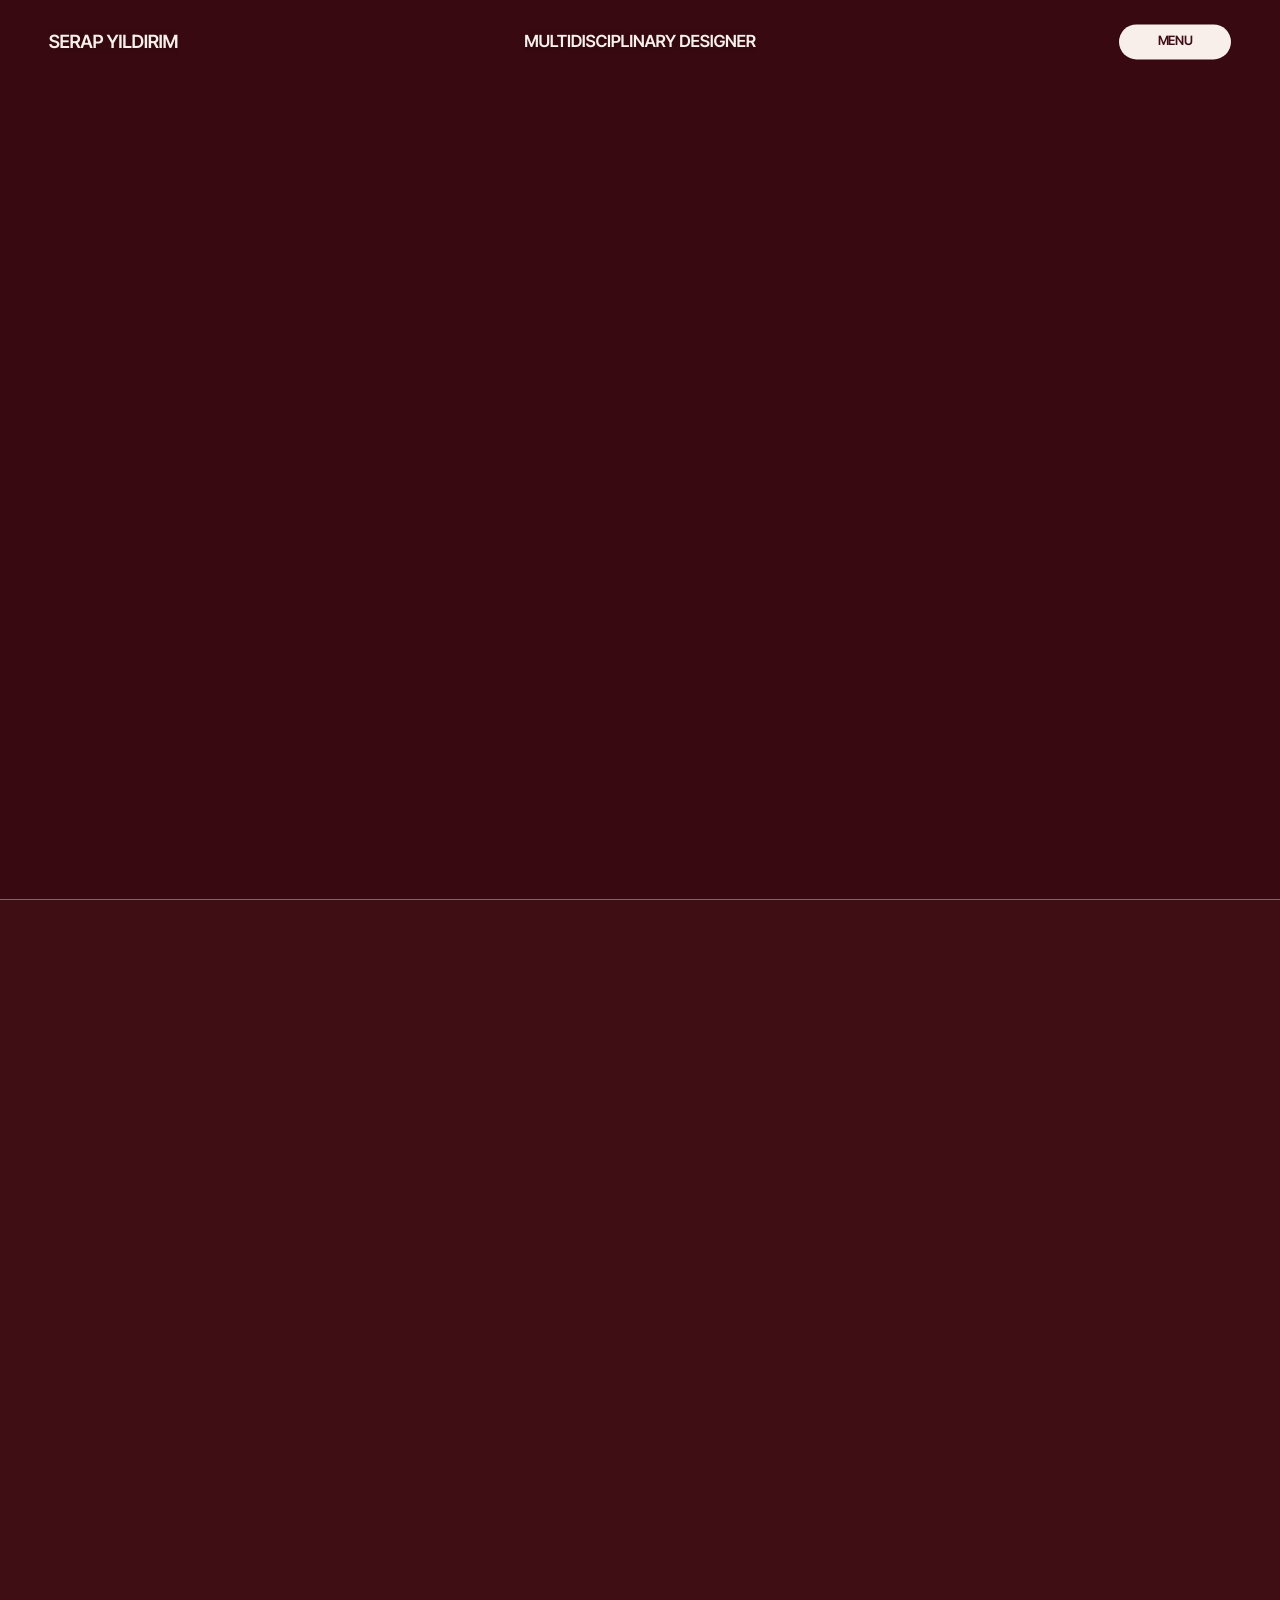
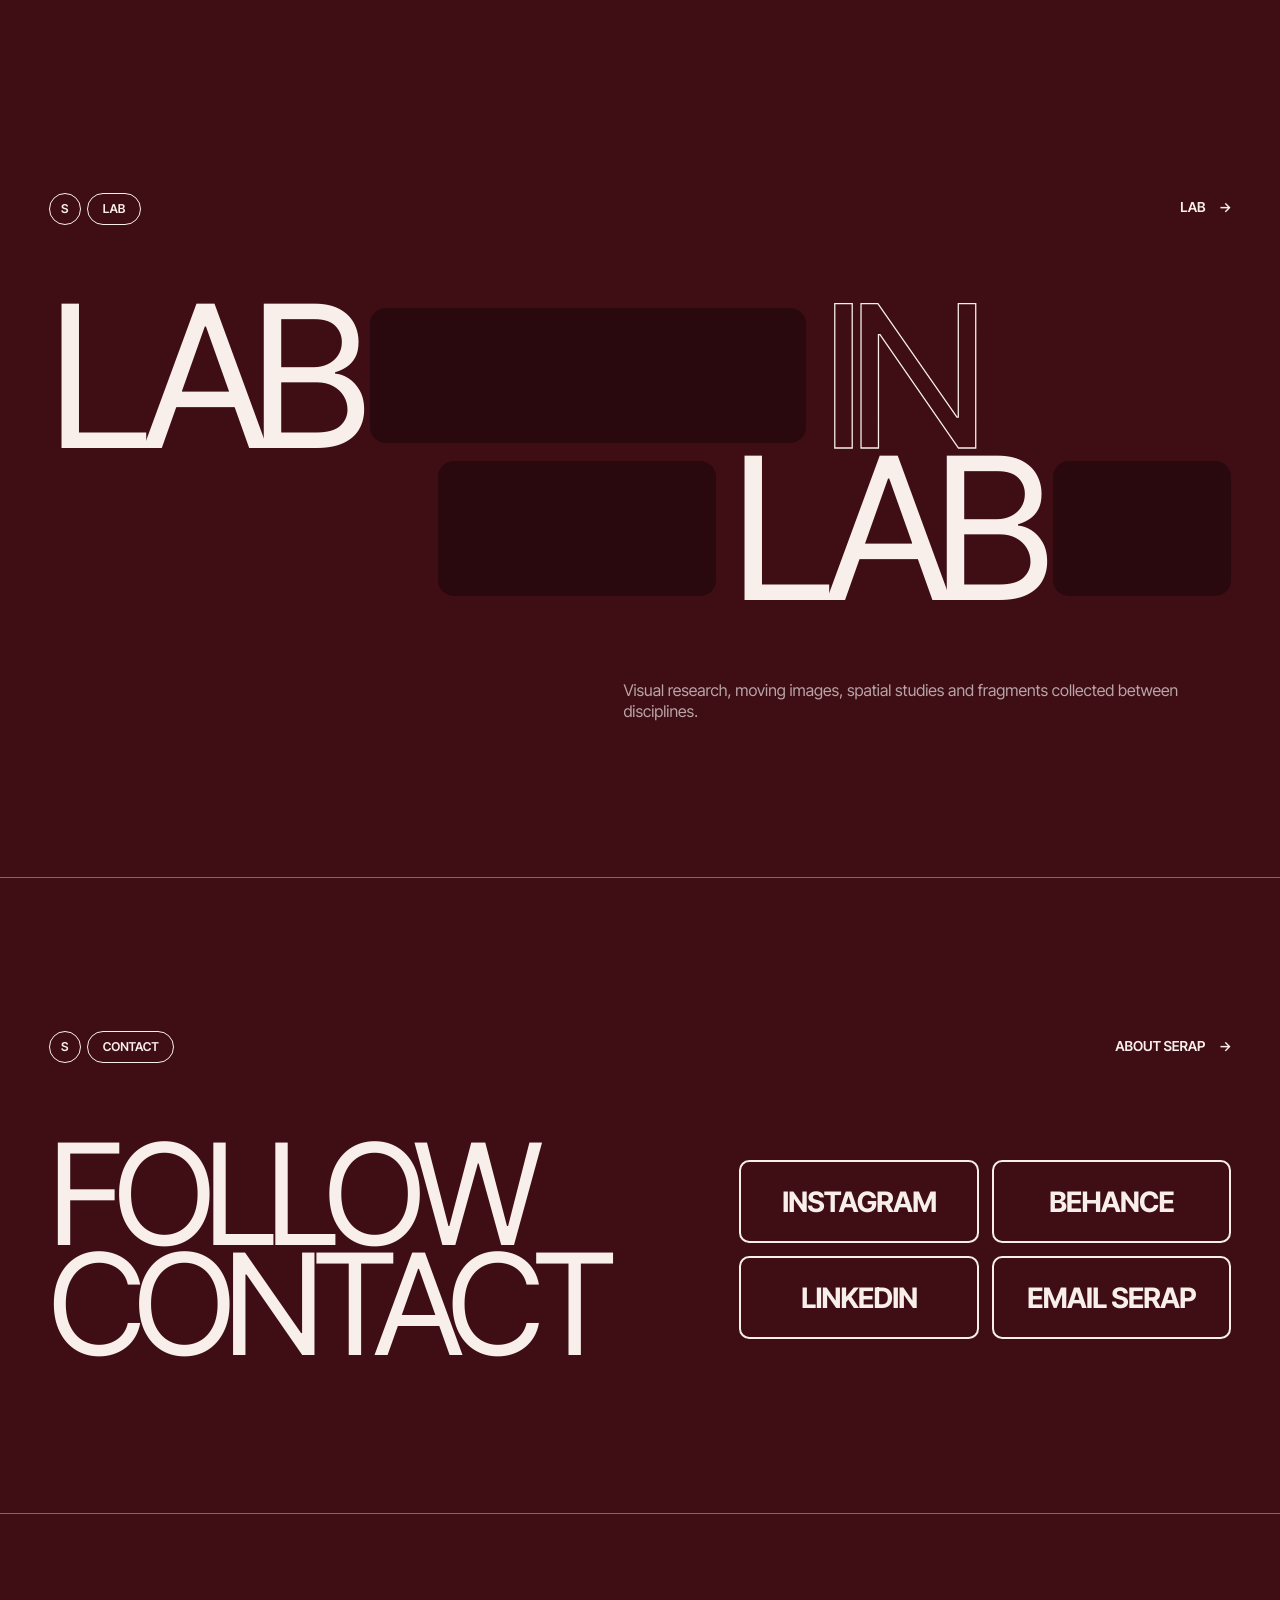
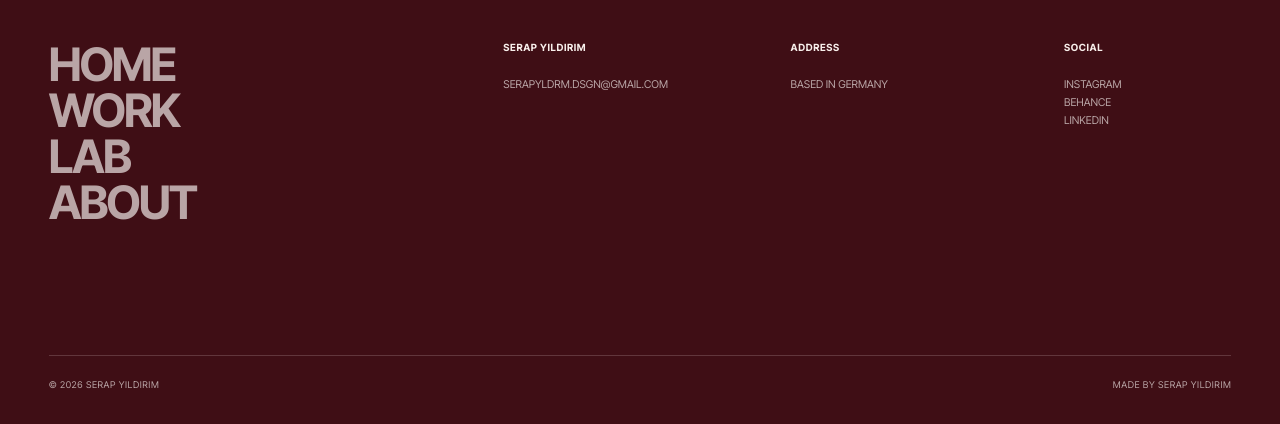
==== index.html @ a611c3fc "Publish the portfolio with the compressed media the live site serves." ====
<!doctype html>
<html lang="en">
<head>
  <meta charset="utf-8">
  <meta name="viewport" content="width=device-width, initial-scale=1">
  <meta name="description" content="Serap Yıldırım — Multidisciplinary Designer working across space, image and narrative.">
  <title>Serap Yıldırım — Multidisciplinary Designer</title>
  <link rel="icon" href="assets/favicon.svg" type="image/svg+xml">
  <link rel="stylesheet" href="css/style.css">
</head>
<body data-page="home">
  <div id="site-header"></div>
  <div id="site-menu"></div>
  <div id="site-cursor"></div>
  <div class="page-transition" id="page-transition" aria-hidden="true"></div>

  <main>
    <section class="home-intro" id="home" data-cursor="Part" aria-label="Serap Yıldırım introduction">
      <video
        class="home-intro__video"
        id="intro-video"
        autoplay
        muted
        loop
        playsinline
        preload="auto"
      >
        <source src="assets/web/Intro/Intro_yazılı.mp4" type="video/mp4">
        <source src="Intro/Intro_yazılı.mp4" type="video/mp4">
      </video>
    </section>

    <section class="home-about section-pad reveal-section" id="about-home">
      <div class="section-topline">
        <span class="section-badge"><span class="section-badge__mark">S</span><span>About</span></span>
        <a class="text-link" href="about.html">Read extended about <span>→</span></a>
      </div>
      <div class="home-about__copy" id="home-about-copy"></div>
      <a class="pill-button pill-button--light" href="work.html">Work</a>
    </section>

    <section class="home-work section-pad reveal-section" id="selected-work">
      <div class="section-topline">
        <span class="section-badge"><span class="section-badge__mark">S</span><span>Recent Projects</span></span>
        <a class="text-link" href="work.html">All work <span>→</span></a>
      </div>
      <div class="display-marquee" aria-hidden="true">
        <div class="display-marquee__track">
          <span>WORK</span><span class="display-marquee__outline">WORK</span><span>WORK</span>
        </div>
      </div>
      <div class="project-carousel" id="home-projects" aria-label="Selected projects"></div>
      <div class="carousel-controls">
        <button class="round-control" id="projects-prev" type="button" aria-label="Previous project">←</button>
        <span class="carousel-count" id="projects-count">01 / 07</span>
        <button class="round-control" id="projects-next" type="button" aria-label="Next project">→</button>
      </div>
    </section>

    <section class="home-lab section-pad reveal-section" id="lab-home">
      <div class="section-topline">
        <span class="section-badge"><span class="section-badge__mark">S</span><span>Lab</span></span>
        <a class="text-link" href="lab.html">Lab <span>→</span></a>
      </div>
      <div class="lab-statement" aria-label="Lab in Lab">
        <div class="lab-statement__row">
          <span>LAB</span>
          <figure class="lab-inline-media lab-inline-media--wide" id="lab-inline-1"></figure>
          <span class="type-outline">IN</span>
        </div>
        <div class="lab-statement__row lab-statement__row--offset">
          <figure class="lab-inline-media" id="lab-inline-2"></figure>
          <span>LAB</span>
          <figure class="lab-inline-media lab-inline-media--small" id="lab-inline-3"></figure>
        </div>
      </div>
      <p class="home-lab__note">Visual research, moving images, spatial studies and fragments collected between disciplines.</p>
    </section>

    <section class="home-contact section-pad reveal-section" id="contact">
      <div class="section-topline">
        <span class="section-badge"><span class="section-badge__mark">S</span><span>Contact</span></span>
        <a class="text-link" href="about.html">About Serap <span>→</span></a>
      </div>
      <div class="contact-composition">
        <h2><span>Follow</span><span>Contact</span></h2>
        <nav class="contact-links" aria-label="Social and contact links">
          <a href="https://www.instagram.com/serapyildiriminteriors?igsh=MTVwNHU1c2MxNThtdg==" target="_blank" rel="noopener noreferrer">Instagram</a>
          <a href="https://www.behance.net/serapyldrmfc6f" target="_blank" rel="noopener noreferrer">Behance</a>
          <a href="https://www.linkedin.com/in/serap-y%C4%B1ld%C4%B1r%C4%B1m-4709288a/" target="_blank" rel="noopener noreferrer">LinkedIn</a>
          <a href="mailto:serapyldrm.dsgn@gmail.com">Email Serap</a>
        </nav>
      </div>
    </section>
  </main>

  <div id="site-footer"></div>

  <script src="js/data.js"></script>
  <script src="js/app.js"></script>
  <script src="js/intro-stage.js"></script>
  <script src="js/intro-fx.js"></script>
</body>
</html>
---- css/style.css ----
@font-face {
  font-family: "Inter Tight";
  src: url("../assets/fonts/InterTight-Regular.ttf") format("truetype");
  font-style: normal;
  font-weight: 400;
  font-display: swap;
}

@font-face {
  font-family: "Inter Tight";
  src: url("../assets/fonts/InterTight-Medium.ttf") format("truetype");
  font-style: normal;
  font-weight: 500;
  font-display: swap;
}

@font-face {
  font-family: "Inter Tight";
  src: url("../assets/fonts/InterTight-SemiBold.ttf") format("truetype");
  font-style: normal;
  font-weight: 600;
  font-display: swap;
}

@font-face {
  font-family: "Inter Tight";
  src: url("../assets/fonts/InterTight-Bold.ttf") format("truetype");
  font-style: normal;
  font-weight: 700;
  font-display: swap;
}

@font-face {
  font-family: "Casko Luxury Demo";
  src: url("../assets/Geçiş ekranı Fonts/CaskoLuxuryDemoRegular-Wp5lE.otf") format("opentype");
  font-style: normal;
  font-weight: 400;
  font-display: block;
}

@font-face {
  font-family: "Divulga Regular";
  src:
    local("Divulga Regular"),
    local("R41 Divulga Regular"),
    local("R41 Divulga");
  font-style: normal;
  font-weight: 400;
  font-display: block;
}

:root {
  --black: #3f0e15;
  --black-soft: #29080e;
  --white: #f8efeb;
  --grey: #b9a5a6;
  --grey-dark: #71454d;
  --line: rgba(248, 239, 235, 0.34);
  --line-soft: rgba(248, 239, 235, 0.18);
  --divider: rgba(248, 239, 235, 0.38);
  --accent: #df907c;
  --pad: clamp(1rem, 3.8vw, 4.5rem);
  --header-h: clamp(4rem, 6.5vw, 6rem);
  --section-space: clamp(6rem, 12vw, 12rem);
  --radius: clamp(0.45rem, 0.8vw, 0.85rem);
  --ease-out: cubic-bezier(0.16, 1, 0.3, 1);
  --ease-cine: cubic-bezier(0.76, 0, 0.24, 1);
  --font: "Inter Tight", "Helvetica Neue", "Arial Nova", Arial, sans-serif;
  --font-fairy: "Casko Luxury Demo", "Palatino Linotype", Palatino, "Times New Roman", serif;
}

*,
*::before,
*::after {
  box-sizing: border-box;
}

html {
  overflow-x: clip;
  background: var(--black);
  scroll-behavior: smooth;
  scrollbar-width: none;
}

body {
  width: 100%;
  min-width: 320px;
  margin: 0;
  overflow-x: clip;
  background: var(--black);
  color: var(--white);
  font-family: var(--font);
  font-size: clamp(0.95rem, 0.85rem + 0.22vw, 1.2rem);
  line-height: 1.35;
  -webkit-font-smoothing: antialiased;
  text-rendering: geometricPrecision;
  scrollbar-width: none;
}

html::-webkit-scrollbar,
body::-webkit-scrollbar {
  width: 0;
  height: 0;
}

body.menu-open,
body.is-transitioning {
  overflow: hidden;
}

body[data-page="lab"] main {
  overflow: visible;
}

@media (pointer: fine) and (min-width: 801px) {
  body,
  a,
  button {
    cursor: none;
  }
}

::selection {
  background: var(--white);
  color: var(--black);
}

a {
  color: inherit;
  text-decoration: none;
}

button,
input,
textarea,
select {
  color: inherit;
  font: inherit;
}

button {
  border: 0;
}

img,
video {
  display: block;
  max-width: 100%;
}

figure,
h1,
h2,
h3,
p {
  margin: 0;
}

ul {
  margin: 0;
  padding: 0;
  list-style: none;
}

.section-pad {
  padding: var(--section-space) var(--pad);
}

main > header,
main > section {
  border-bottom: 1px solid var(--divider);
}

.type-outline {
  color: transparent;
  -webkit-text-stroke: clamp(1.2px, 0.1vw, 2px) var(--white);
}

.site-header {
  position: fixed;
  top: 0;
  left: 0;
  right: 0;
  z-index: 500;
  height: var(--header-h);
  color: var(--white);
  pointer-events: none;
  text-shadow: 0 1px 0.7rem rgba(0, 0, 0, 0.28);
}

.site-header__name,
.site-header__role,
.menu-toggle {
  position: absolute;
  top: 50%;
  transform: translateY(-50%);
  pointer-events: auto;
}

.site-header__name {
  left: var(--pad);
  overflow: hidden;
  font-size: clamp(0.9rem, 0.7rem + 0.55vw, 1.55rem);
  font-weight: 600;
  letter-spacing: -0.02em;
  text-transform: uppercase;
}

.site-header__name span,
.site-header__role span {
  display: inline-block;
  transform: translateY(120%);
  transition: transform 0.9s var(--ease-out);
}

body.is-ready.is-curtain-open .site-header__name span,
body.is-ready.is-curtain-open .site-header__role span {
  transform: translateY(0);
}

.site-header__role {
  left: 50%;
  overflow: hidden;
  transform: translate(-50%, -50%);
  font-size: clamp(0.86rem, 0.66rem + 0.48vw, 1.42rem);
  font-weight: 600;
  letter-spacing: -0.015em;
  text-transform: uppercase;
  white-space: nowrap;
}

.menu-toggle {
  right: var(--pad);
  min-width: 7rem;
  min-height: 2.2rem;
  padding: 0.4rem 1.35rem;
  border-radius: 999px;
  background: var(--white);
  color: var(--black);
  font-size: clamp(0.74rem, 0.66rem + 0.18vw, 0.92rem);
  font-weight: 600;
  letter-spacing: -0.01em;
  line-height: 1;
  box-shadow: 0 0 0 1px rgba(5, 5, 5, 0.08);
  text-shadow: none;
  text-transform: uppercase;
  transition:
    color 0.25s ease,
    background 0.25s ease,
    transform 0.35s var(--ease-out);
}

.menu-toggle:hover {
  transform: translateY(-50%) scale(1.08);
}

.site-menu {
  position: fixed;
  inset: 0;
  z-index: 450;
  display: flex;
  align-items: center;
  justify-content: center;
  overflow: hidden;
  background: var(--black);
  opacity: 0;
  visibility: hidden;
  pointer-events: none;
  transform: translateY(-100%);
  transition:
    transform 0.8s var(--ease-cine),
    opacity 0.45s ease,
    visibility 0.8s;
}

body.menu-open .site-menu {
  opacity: 1;
  visibility: visible;
  pointer-events: auto;
  transform: translateY(0);
}

.site-menu__backdrop {
  position: absolute;
  inset: 0;
  overflow: hidden;
  opacity: 1;
}

.site-menu__backdrop video {
  position: absolute;
  inset: 0;
  width: 100%;
  height: 100%;
  object-fit: cover;
  filter: grayscale(1) contrast(1.18) brightness(0.72);
}

.site-menu__backdrop::after {
  position: absolute;
  inset: 0;
  background: rgba(0, 0, 0, 0.62);
  content: "";
  pointer-events: none;
}

.site-menu__nav {
  position: relative;
  z-index: 1;
  display: flex;
  flex-direction: column;
  align-items: center;
  width: 100%;
  padding: var(--pad);
}

.site-menu__link {
  position: relative;
  display: block;
  width: max-content;
  max-width: calc(100vw - var(--pad) * 2);
  overflow: visible;
  padding: 0.02em 0.08em;
  font-size: clamp(4.4rem, 13vw, 13rem);
  font-weight: 700;
  letter-spacing: -0.075em;
  line-height: 0.92;
  text-align: center;
  text-transform: uppercase;
  white-space: nowrap;
}

.site-menu__link-label {
  position: relative;
  z-index: 1;
  display: block;
  opacity: 0;
  transform: translateY(110%) scale(0.9);
  transition:
    opacity 0.5s ease,
    transform 1s var(--ease-out),
    color 0.25s ease;
}

body.menu-open .site-menu__link-label {
  opacity: 1;
  transform: translateY(0) scale(1);
}

body.menu-open .site-menu__link:nth-child(1) .site-menu__link-label { transition-delay: 0.12s; }
body.menu-open .site-menu__link:nth-child(2) .site-menu__link-label { transition-delay: 0.2s; }
body.menu-open .site-menu__link:nth-child(3) .site-menu__link-label { transition-delay: 0.28s; }
body.menu-open .site-menu__link:nth-child(4) .site-menu__link-label { transition-delay: 0.36s; }

body.menu-open .site-menu__link:hover .site-menu__link-label,
body.menu-open .site-menu__link:focus-visible .site-menu__link-label {
  transform: translateY(0) scale(1.08);
  transition-delay: 0s;
}

.site-menu__link:focus {
  outline: 0;
}

.site-menu__link.is-active .site-menu__word,
.site-menu__link:hover .site-menu__word,
.site-menu__link:focus-visible .site-menu__word {
  color: var(--white);
}

.site-menu__media-label {
  position: relative;
  display: inline-grid;
  overflow: visible;
  place-items: center;
}

.site-menu__word-video {
  position: absolute;
  inset: 0;
  z-index: 1;
  display: none;
  width: 100%;
  height: 100%;
  object-fit: cover;
  pointer-events: none;
}

.site-menu__media-label.is-video-active .site-menu__word-video {
  display: block;
}

.site-menu__word {
  position: relative;
  z-index: 0;
  display: block;
  color: var(--white);
  font-size: 1em;
  font-weight: inherit;
  letter-spacing: inherit;
  line-height: inherit;
}

.site-menu__link.is-video-active .site-menu__word,
.site-menu__media-label.is-video-active .site-menu__word {
  color: transparent;
  -webkit-text-fill-color: transparent;
  opacity: 0;
}

.page-transition {
  position: fixed;
  inset: 0;
  z-index: 1800;
  overflow: hidden;
  visibility: hidden;
  pointer-events: none;
  isolation: isolate;
}

.page-transition.is-visible {
  visibility: visible;
  pointer-events: auto;
}

.page-transition__panel {
  position: absolute;
  top: 0;
  bottom: 0;
  width: calc(50% + 1px);
  overflow: hidden;
  background:
    radial-gradient(circle at 50% 50%, rgba(223, 144, 124, 0.05), transparent 42%),
    #3f0e15;
  box-shadow: inset 0 0 0 1px rgba(248, 239, 235, 0.025);
  transform: translate3d(0, 0, 0);
  transition: transform var(--transition-open-duration, 1000ms) var(--ease-cine);
  will-change: transform;
}

.page-transition__panel::after {
  position: absolute;
  inset: 0;
  background-image:
    repeating-linear-gradient(
      90deg,
      transparent 0,
      transparent 3px,
      rgba(248, 239, 235, 0.012) 4px
    );
  content: "";
  opacity: 0.32;
  pointer-events: none;
}

.page-transition__panel--left {
  left: 0;
  transform: translate3d(-100.2%, 0, 0);
}

.page-transition__panel--right {
  right: 0;
  transform: translate3d(100.2%, 0, 0);
}

.page-transition.is-covered .page-transition__panel {
  transform: translate3d(0, 0, 0);
}

.page-transition.is-preparing .page-transition__panel,
.page-transition.is-preparing .page-transition__word,
.page-transition.is-preparing .page-transition__seam {
  transition: none;
}

.page-transition.is-closing .page-transition__panel {
  transition-duration: var(--transition-close-duration, 650ms);
}

.page-transition__word {
  position: absolute;
  top: 50%;
  z-index: 1;
  display: block;
  height: clamp(1.8rem, 1.725rem + 1.23vw, 3.075rem);
  opacity: 1;
  transform: translateY(-50%);
  transition: opacity 0.25s ease;
}

.page-transition__word--serap {
  right: 0;
}

.page-transition__word--yildirim {
  left: 0;
}

.page-transition__word-mark {
  display: block;
  height: 100%;
  width: auto;
  max-width: none;
  transition: opacity 0.15s ease;
}

.page-transition__word.has-active-video .page-transition__word-mark {
  opacity: 0;
}

.page-transition__word-video {
  position: absolute;
  inset: 0;
  z-index: 1;
  display: block;
  width: 100%;
  height: 100%;
  max-width: none;
  object-fit: cover;
  opacity: 0;
  pointer-events: none;
  transition: opacity 0.15s ease;
}

.page-transition__word-video.is-active {
  opacity: 1;
}

.page-transition.is-covered .page-transition__word {
  opacity: 1;
}

.page-transition__seam {
  position: absolute;
  top: 50%;
  left: 50%;
  z-index: 2;
  width: 1px;
  height: 0;
  background: linear-gradient(transparent, rgba(223, 144, 124, 0.78), transparent);
  opacity: 0;
  transform: translate(-50%, -50%);
  transition:
    height 0.65s var(--ease-out),
    opacity 0.3s ease;
}

.page-transition.is-covered .page-transition__seam {
  height: clamp(3rem, 9vh, 6.5rem);
  opacity: 0.72;
}

body.is-transitioning .site-cursor {
  opacity: 0;
}

.site-cursor {
  position: fixed;
  top: 0;
  left: 0;
  z-index: 1600;
  width: 2.6rem;
  height: 2.6rem;
  pointer-events: none;
  opacity: 0;
  transform: translate3d(-100px, -100px, 0);
  transition:
    width 0.38s var(--ease-out),
    height 0.38s var(--ease-out),
    opacity 0.25s ease;
}

.site-cursor.is-visible {
  opacity: 1;
}

.site-cursor.is-over-advance {
  opacity: 0;
}

.site-cursor__circle {
  position: absolute;
  inset: 0;
  display: grid;
  box-sizing: border-box;
  place-items: center;
  overflow: hidden;
  padding: 0.62rem;
  border: 1px solid rgba(255, 255, 255, 0.85);
  border-radius: 50%;
  background: rgba(63, 14, 21, 0.2);
  transition:
    transform 0.3s var(--ease-out),
    background 0.25s ease,
    border-color 0.25s ease;
}

.site-cursor__text {
  max-width: 2.2rem;
  font-size: 0.48rem;
  font-weight: 700;
  line-height: 1;
  text-align: center;
  text-transform: uppercase;
  white-space: nowrap;
}

.site-cursor.is-hovering {
  width: 4.42rem;
  height: 4.42rem;
}

.site-cursor.is-hovering .site-cursor__circle {
  background: rgba(63, 14, 21, 0.58);
}

.site-cursor.is-hovering.is-project,
.site-cursor.is-project {
  width: 7.85rem;
  height: 7.85rem;
}

.site-cursor.is-project .site-cursor__circle {
  overflow: hidden;
  padding: 0.95rem;
}

.site-cursor.is-project .site-cursor__text {
  box-sizing: border-box;
  display: grid;
  align-content: center;
  justify-items: center;
  width: 4.8rem;
  max-width: 4.8rem;
  overflow: hidden;
  font-size: 0.8rem;
  font-weight: 700;
  letter-spacing: 0.045em;
  line-height: 1.08;
  text-align: center;
  white-space: normal;
}

.site-cursor.is-down .site-cursor__circle {
  transform: scale(0.94);
}

.section-topline {
  display: flex;
  align-items: center;
  justify-content: space-between;
  gap: 1.5rem;
  margin-bottom: clamp(2.8rem, 6vw, 6rem);
}

.section-badge {
  display: inline-flex;
  align-items: center;
  gap: 0.42rem;
  padding: 0;
  border: 0;
  color: var(--white);
  font-size: clamp(0.7rem, 0.62rem + 0.18vw, 0.9rem);
  font-weight: 600;
  letter-spacing: -0.01em;
  text-transform: uppercase;
  white-space: nowrap;
}

.section-badge__mark {
  display: grid;
  place-items: center;
  width: 2rem;
  height: 2rem;
  border: 1px solid currentColor;
  border-radius: 50%;
  line-height: 1;
}

.section-badge > span:not(.section-badge__mark) {
  display: inline-flex;
  min-height: 2rem;
  align-items: center;
  padding: 0.2rem 0.9rem;
  border: 1px solid currentColor;
  border-radius: 999px;
  line-height: 1;
}

.section-badge--light {
  color: var(--white);
}

.text-link {
  display: inline-flex;
  align-items: center;
  gap: 0.85rem;
  font-size: clamp(0.76rem, 0.66rem + 0.25vw, 1rem);
  font-weight: 600;
  letter-spacing: -0.01em;
  text-transform: uppercase;
}

.text-link span {
  transition: transform 0.3s var(--ease-out);
}

.text-link:hover span {
  transform: translateX(0.4rem);
}

.pill-button {
  display: inline-flex;
  align-items: center;
  justify-content: center;
  min-width: 8rem;
  padding: 0.8rem 1.6rem;
  border: 1px solid var(--white);
  border-radius: 999px;
  font-size: 0.72rem;
  font-weight: 700;
  letter-spacing: 0.03em;
  text-transform: uppercase;
  transition:
    color 0.3s ease,
    background 0.3s ease,
    transform 0.3s var(--ease-out);
}

.pill-button--light,
.pill-button:hover {
  background: var(--white);
  color: var(--black);
}

.pill-button:hover {
  transform: scale(1.04);
}

.reveal-section {
  opacity: 0;
  transform: translateY(4rem);
  transition:
    opacity 1.1s var(--ease-out),
    transform 1.1s var(--ease-out);
}

.reveal-section.is-visible {
  opacity: 1;
  transform: translateY(0);
}

/* Home intro */

.home-intro {
  position: relative;
  width: 100vw;
  min-height: 100svh;
  overflow: hidden;
  background: var(--black);
}

.home-intro__video {
  position: absolute;
  inset: 0;
  width: 100%;
  height: 100%;
  object-fit: cover;
  background: var(--black);
  opacity: 0;
  filter: saturate(0.9) contrast(1.05);
  transform: scale(1.02);
  transition:
    opacity 0.6s ease,
    transform 2.4s var(--ease-out);
}

.home-intro__video.is-playing {
  opacity: 1;
  transform: scale(1);
}

/* Home about */

.home-about {
  min-height: 90svh;
  border-bottom-color: var(--divider);
}

.home-about__copy {
  width: 100%;
  max-width: none;
  margin-bottom: clamp(2.5rem, 5vw, 5rem);
}

.home-about__copy p {
  width: 100%;
  max-width: none;
  font-size: clamp(2.3rem, 4.85vw, 6rem);
  font-weight: 600;
  letter-spacing: -0.055em;
  line-height: 0.98;
  text-transform: uppercase;
}

.home-about__copy p + p {
  margin-top: 0.7em;
}

.home-about__copy p:not(:first-child) {
  color: var(--grey);
}

/* Home work */

.home-work {
  overflow: hidden;
  border-bottom-color: var(--divider);
}

.display-marquee {
  width: calc(100% + var(--pad) * 2);
  margin-right: calc(var(--pad) * -1);
  margin-bottom: clamp(2.5rem, 5vw, 5rem);
  margin-left: calc(var(--pad) * -1);
  overflow: hidden;
}

.display-marquee__track {
  display: flex;
  width: max-content;
  animation: marquee 24s linear infinite;
  animation-play-state: paused;
}

.home-work.is-in-view .display-marquee__track {
  animation-play-state: running;
}

.display-marquee__track span {
  padding-right: 0.2em;
  font-size: clamp(9rem, 20vw, 24rem);
  font-weight: 400;
  letter-spacing: -0.065em;
  line-height: 0.78;
}

.display-marquee__outline {
  color: transparent;
  -webkit-text-stroke: clamp(1.4px, 0.12vw, 2.5px) var(--white);
}

@keyframes marquee {
  to { transform: translateX(-33.333%); }
}

.project-carousel {
  --project-gap: clamp(1rem, 2vw, 2.3rem);
  display: flex;
  gap: var(--project-gap);
  overflow-x: auto;
  overscroll-behavior-inline: contain;
  padding: 0 0 1rem;
  scrollbar-width: none;
  scroll-snap-type: x mandatory;
  user-select: none;
  touch-action: pan-x pan-y;
}

.project-carousel.is-dragging {
  scroll-snap-type: none;
  cursor: grabbing;
}

.project-carousel.is-dragging .project-card__link {
  pointer-events: none;
}

.project-carousel.is-dragging {
  scroll-snap-type: none;
}

.project-carousel::after {
  content: "";
  flex: 0 0 40%;
}

.project-carousel::-webkit-scrollbar {
  display: none;
}

.project-card {
  position: relative;
  min-width: 0;
  flex: 0 0 60%;
  scroll-snap-align: start;
}

.project-card:nth-child(3n + 2) {
  flex-basis: 60%;
}

.project-card__link {
  display: block;
}

.project-card__media {
  position: relative;
  aspect-ratio: 16 / 10;
  overflow: hidden;
  border-radius: var(--radius);
  background: var(--black-soft);
  perspective: 800px;
}

.project-card:nth-child(3n + 2) .project-card__media {
  aspect-ratio: 16 / 10;
}

.project-card__media img {
  position: absolute;
  inset: 0;
  width: 100%;
  height: 100%;
  object-fit: cover;
  opacity: 0;
  -webkit-user-drag: none;
  transition: opacity 0.55s ease;
}

@media (hover: hover) and (pointer: fine) {
  .project-carousel {
    cursor: grab;
    touch-action: none;
  }

  .project-carousel.is-dragging {
    cursor: grabbing;
  }
}

.project-card__media img.is-front {
  z-index: 1;
  opacity: 1;
}

.project-card.is-playing .project-card__media img.is-front {
  animation: cinematic-drift 8s linear infinite alternate;
}

.project-card__advance {
  position: absolute;
  top: 0;
  left: 0;
  z-index: 4;
  width: 100%;
  aspect-ratio: 16 / 10;
  overflow: hidden;
  padding: 0;
  background: transparent;
  pointer-events: none;
}

.project-card__advance span {
  position: absolute;
  top: var(--arrow-y, 50%);
  left: var(--arrow-x, 50%);
  display: grid;
  width: clamp(3.8rem, 5.8vw, 6.2rem);
  height: clamp(3.8rem, 5.8vw, 6.2rem);
  place-items: center;
  border: 1px solid rgba(248, 239, 235, 0.86);
  border-radius: 50%;
  background: rgba(63, 14, 21, 0.28);
  color: var(--white);
  font-size: clamp(1.2rem, 1.8vw, 2rem);
  opacity: 0;
  transform: translate(-50%, -50%) scale(0.72);
  transition:
    opacity 0.25s ease,
    transform 0.45s var(--ease-out);
}

.project-card.is-next .project-card__advance {
  pointer-events: auto;
}

.project-card.is-next .project-card__advance:hover span,
.project-card.is-next .project-card__advance:focus-visible span {
  opacity: 1;
  transform: translate(-50%, -50%) scale(1);
  backdrop-filter: blur(7px);
}

.project-card.is-playing .project-card__media::after {
  position: absolute;
  inset: 0;
  z-index: 1;
  background: linear-gradient(to top, rgba(0, 0, 0, 0.45), transparent 30%);
  content: "";
  pointer-events: none;
}

.project-card.is-playing .project-card__media img {
  animation: none;
}

.project-card.is-playing .project-card__media img.is-front {
  animation: cinematic-drift 8s linear infinite alternate;
}

.project-card__play-state {
  position: absolute;
  bottom: 0.9rem;
  left: 0.9rem;
  z-index: 2;
  display: inline-flex;
  align-items: center;
  gap: 0.45rem;
  color: var(--white);
  font-size: 0.58rem;
  font-weight: 600;
  letter-spacing: 0.06em;
  opacity: 0;
  text-transform: uppercase;
  transform: translateY(0.4rem);
  transition:
    opacity 0.35s ease,
    transform 0.55s var(--ease-out);
}

.project-card__play-state i {
  width: 0.45rem;
  height: 0.45rem;
  border-radius: 50%;
  background: currentColor;
}

.project-card.is-playing .project-card__play-state {
  opacity: 1;
  transform: translateY(0);
}

.project-card.is-playing .project-card__play-state i {
  animation: frame-pulse 1.3s ease-in-out infinite;
}

.project-card__progress {
  position: absolute;
  right: 0;
  bottom: 0;
  left: 0;
  z-index: 2;
  height: 2px;
  overflow: hidden;
  background: rgba(255, 255, 255, 0.24);
  opacity: 0;
  transition: opacity 0.35s ease;
}

.project-card__progress::after {
  display: block;
  width: var(--frame-progress, 0%);
  height: 100%;
  background: var(--white);
  content: "";
  transition: width 0.55s var(--ease-out);
}

.project-card.is-playing .project-card__progress {
  opacity: 1;
}

@keyframes cinematic-drift {
  from { transform: scale(1.02); }
  to { transform: scale(1.08); }
}

@keyframes frame-pulse {
  50% { opacity: 0.2; }
}

.project-card__media-count {
  position: absolute;
  z-index: 2;
  top: 1rem;
  right: 1rem;
  padding: 0.35rem 0.6rem;
  border: 1px solid rgba(255, 255, 255, 0.5);
  border-radius: 999px;
  background: rgba(63, 14, 21, 0.42);
  font-size: 0.58rem;
  letter-spacing: 0.1em;
  text-transform: uppercase;
}

.project-card__placeholder,
.work-project__placeholder,
.project-hero__placeholder {
  display: grid;
  width: 100%;
  height: 100%;
  place-items: center;
  border: 1px solid var(--line-soft);
  background:
    repeating-linear-gradient(
      -45deg,
      var(--black-soft),
      var(--black-soft) 10px,
      #531923 10px,
      #531923 20px
    );
  color: var(--grey);
  font-size: 0.68rem;
  letter-spacing: 0.12em;
  text-align: center;
  text-transform: uppercase;
}

.project-card__footer {
  display: grid;
  grid-template-columns: 1fr auto;
  gap: 1rem;
  padding-top: 1rem;
}

.project-card__client,
.project-card__year {
  font-size: 0.67rem;
  font-weight: 700;
  letter-spacing: 0.05em;
  text-transform: uppercase;
}

.project-card__title {
  margin-top: 0.25rem;
  color: var(--grey);
  font-size: 0.82rem;
  text-transform: uppercase;
}

.carousel-controls {
  display: flex;
  align-items: center;
  justify-content: flex-end;
  gap: 0.75rem;
  margin-top: 2rem;
}

.round-control {
  display: grid;
  width: 2.7rem;
  height: 2.7rem;
  place-items: center;
  border: 1px solid var(--line);
  border-radius: 50%;
  background: transparent;
  transition:
    color 0.25s ease,
    background 0.25s ease,
    transform 0.25s var(--ease-out);
}

.round-control:hover {
  background: var(--white);
  color: var(--black);
  transform: scale(1.08);
}

.carousel-count {
  min-width: 4.7rem;
  font-size: 0.62rem;
  letter-spacing: 0.08em;
  text-align: center;
}

/* Home lab */

.home-lab {
  overflow: hidden;
  border-bottom-color: var(--divider);
}

.lab-statement {
  display: flex;
  flex-direction: column;
  gap: 0.02em;
  font-size: clamp(5rem, 15.5vw, 17rem);
  font-weight: 400;
  letter-spacing: -0.085em;
  line-height: 0.75;
  text-transform: uppercase;
}

.lab-statement__row {
  display: flex;
  align-items: center;
  gap: 0.08em;
  white-space: nowrap;
}

.lab-statement__row--offset {
  justify-content: flex-end;
}

.lab-inline-media {
  position: relative;
  width: 1.4em;
  height: 0.68em;
  flex: 0 0 auto;
  overflow: hidden;
  border-radius: 0.08em;
  background: var(--black-soft);
}

.lab-inline-media--wide {
  width: 2.2em;
}

.lab-inline-media--small {
  width: 0.9em;
}

.lab-inline-media img,
.lab-inline-media video {
  width: 100%;
  height: 100%;
  object-fit: cover;
}

.home-lab__note {
  max-width: 38rem;
  margin: clamp(3rem, 6vw, 6rem) 0 0 auto;
  color: var(--grey);
  font-size: clamp(1rem, 1.1vw, 1.3rem);
}

/* Home contact */

.home-contact {
  border-bottom-color: var(--divider);
}

.contact-composition {
  display: grid;
  grid-template-columns: 1.1fr 0.9fr;
  gap: clamp(2rem, 7vw, 8rem);
  align-items: center;
}

.contact-composition h2 {
  font-size: clamp(4.7rem, 11vw, 12rem);
  font-weight: 400;
  letter-spacing: -0.075em;
  line-height: 0.78;
  text-transform: uppercase;
}

.contact-composition h2 span {
  display: block;
}

.contact-links {
  display: grid;
  grid-template-columns: 1fr 1fr;
  gap: 0.8rem;
}

.contact-links a {
  display: grid;
  min-height: 5.2rem;
  place-items: center;
  border: 2px solid var(--white);
  border-radius: var(--radius);
  font-size: clamp(1.05rem, 2.2vw, 2.4rem);
  font-weight: 700;
  letter-spacing: -0.03em;
  text-align: center;
  text-transform: uppercase;
  transition:
    color 0.3s ease,
    background 0.3s ease,
    transform 0.3s var(--ease-out);
}

.contact-links a:hover {
  background: var(--white);
  color: var(--black);
  transform: translateY(-0.25rem);
}

/* Footer */

.site-footer {
  position: relative;
  z-index: 5;
  padding: clamp(5rem, 10vw, 10rem) var(--pad) 2rem;
  background: var(--black);
}

.site-footer::before {
  display: none;
}

.site-footer__grid {
  display: grid;
  grid-template-columns: 1.4fr 0.8fr 0.75fr 0.6fr;
  gap: clamp(2rem, 5vw, 6rem);
  align-items: start;
}

.site-footer__nav {
  display: flex;
  flex-direction: column;
  align-items: flex-start;
}

.site-footer__nav a {
  color: var(--grey);
  font-size: clamp(2rem, 3.6vw, 4.2rem);
  font-weight: 700;
  letter-spacing: -0.045em;
  line-height: 1;
  text-transform: uppercase;
  transition: color 0.25s ease;
}

.site-footer__nav a:hover {
  color: var(--white);
}

.footer-column h3 {
  margin-bottom: 1.25rem;
  font-size: 0.62rem;
  letter-spacing: 0.06em;
  text-transform: uppercase;
}

.footer-column p,
.footer-column a {
  display: block;
  color: var(--grey);
  font-size: 0.67rem;
  line-height: 1.7;
  text-transform: uppercase;
}

.footer-column a:hover {
  color: var(--white);
}

.site-footer__bottom {
  display: flex;
  justify-content: space-between;
  gap: 1.5rem;
  margin-top: clamp(5rem, 10vw, 11rem);
  padding-top: 1.5rem;
  border-top: 1px solid var(--line-soft);
  color: var(--grey);
  font-size: 0.58rem;
  letter-spacing: 0.06em;
  text-transform: uppercase;
}

/* Shared page hero */

.page-hero {
  position: relative;
  min-height: 66svh;
  padding: calc(var(--header-h) + clamp(2rem, 5vw, 5rem)) var(--pad) 4rem;
  overflow: hidden;
}

.page-hero .section-badge {
  margin-bottom: clamp(2.5rem, 5vw, 5rem);
}

.page-hero__repeat {
  display: flex;
  width: max-content;
  font-size: clamp(6rem, 19vw, 22rem);
  font-weight: 400;
  letter-spacing: -0.085em;
  line-height: 0.75;
  text-transform: uppercase;
  animation: page-title-drift 26s linear infinite;
}

.page-hero__repeat span {
  padding-right: 0.18em;
}

@keyframes page-title-drift {
  to { transform: translateX(-25%); }
}

.page-hero__meta {
  display: flex;
  justify-content: space-between;
  gap: 2rem;
  margin-top: clamp(2rem, 5vw, 5rem);
  font-size: 0.68rem;
  letter-spacing: 0.05em;
  text-transform: uppercase;
}

/* Work page */

.work-index {
  padding: 0 var(--pad) var(--section-space);
}

.work-project {
  padding: clamp(3rem, 7vw, 7rem) 0;
  border-top: 0;
  content-visibility: auto;
  contain: layout paint style;
  contain-intrinsic-size: auto 1050px;
}

.work-project + .work-project {
  border-top: 1px solid var(--divider);
}

.work-project__header {
  display: grid;
  grid-template-columns: 0.15fr 1.1fr 0.75fr auto;
  gap: 1.5rem;
  align-items: baseline;
  margin-bottom: clamp(2rem, 4vw, 4rem);
}

.work-project__number,
.work-project__discipline,
.work-project__year {
  color: var(--grey);
  font-size: 0.64rem;
  letter-spacing: 0.08em;
  text-transform: uppercase;
}

.work-project__title {
  font-size: clamp(2.6rem, 5.8vw, 7rem);
  font-weight: 400;
  letter-spacing: -0.06em;
  line-height: 0.9;
  text-transform: uppercase;
}

.work-project__lead {
  position: relative;
  aspect-ratio: 16 / 8.5;
  overflow: hidden;
  border-radius: var(--radius);
  background: var(--black-soft);
}

.work-project__lead img {
  width: 100%;
  height: 100%;
  object-fit: cover;
  opacity: 1;
  transition:
    opacity 0.24s ease,
    transform 1.2s var(--ease-out);
}

.work-project__lead img.is-swapping {
  opacity: 0;
}

.work-project__lead:hover img {
  transform: none;
}

.work-project__open {
  position: absolute;
  right: 1rem;
  bottom: 1rem;
  display: grid;
  width: 3rem;
  height: 3rem;
  place-items: center;
  border-radius: 50%;
  background: var(--white);
  color: var(--black);
  transition: transform 0.3s var(--ease-out);
}

.work-project__lead:hover .work-project__open {
  transform: rotate(-45deg) scale(1.08);
}

.work-project__rail {
  display: flex;
  gap: clamp(0.6rem, 1vw, 1rem);
  margin-top: clamp(0.8rem, 1.4vw, 1.5rem);
  padding-bottom: 0.5rem;
  overflow-x: auto;
  scrollbar-color: var(--grey-dark) transparent;
  scrollbar-width: thin;
  scroll-snap-type: x proximity;
  contain: layout paint style;
}

.work-project__thumb {
  position: relative;
  width: clamp(10rem, 18vw, 21rem);
  aspect-ratio: 4 / 3;
  flex: 0 0 auto;
  overflow: hidden;
  padding: 0;
  border: 1px solid transparent;
  border-radius: calc(var(--radius) * 0.75);
  background: var(--black-soft);
  color: var(--white);
  scroll-snap-align: start;
  transition:
    border-color 0.3s ease,
    opacity 0.3s ease;
}

.work-project__thumb.is-active {
  border-color: var(--white);
}

.work-project__thumb:not(.is-active) {
  opacity: 0.72;
}

.work-project__thumb:focus-visible {
  outline: 1px solid var(--white);
  outline-offset: 0.2rem;
}

.work-project__thumb img {
  width: 100%;
  height: 100%;
  object-fit: cover;
  pointer-events: none;
  transform: none;
}

.work-project__thumb:hover,
.work-project__thumb:focus-visible {
  opacity: 1;
}

.work-project__thumb:hover img,
.work-project__thumb:focus img {
  position: static;
  inset: auto;
  width: 100%;
  height: 100%;
  transform: none;
}

.work-project__thumb span {
  position: absolute;
  right: 0.65rem;
  bottom: 0.5rem;
  padding: 0.22rem 0.42rem;
  border-radius: 999px;
  background: rgba(63, 14, 21, 0.72);
  font-size: 0.5rem;
  letter-spacing: 0.08em;
}

/* Lab page */

.lab-index {
  position: relative;
  display: grid;
  grid-template-columns: min(46vw, 760px) minmax(0, 1fr);
  gap: clamp(2rem, 5vw, 6rem);
  align-items: start;
  min-height: 100svh;
  overflow: visible;
  padding: 8vh var(--pad) clamp(5.5rem, 10vw, 8.5rem);
}

.lab-index__media-col {
  position: sticky;
  top: calc(var(--header-h) + 1.2rem);
  z-index: 2;
  align-self: start;
  width: 100%;
  height: calc(100svh - var(--header-h) - 2.4rem);
  pointer-events: none;
}

.lab-index__media {
  position: relative;
  width: 100%;
  height: 100%;
  overflow: hidden;
  border-radius: var(--radius);
  background: var(--black-soft);
  pointer-events: none;
}

.lab-index__media > img,
.lab-index__media > video,
.lab-index__media > .lab-media-sequence {
  position: absolute;
  inset: 0;
  width: 100%;
  height: 100%;
  object-fit: contain;
  background: var(--black-soft);
  opacity: 0;
  transform: scale(1.14);
  transition:
    opacity 0.45s ease,
    transform 1.2s var(--ease-out);
}

.lab-index__media > img.is-active,
.lab-index__media > video.is-active,
.lab-index__media > .lab-media-sequence.is-active {
  opacity: 1;
  transform: scale(1);
}

.lab-media-sequence {
  isolation: isolate;
}

.lab-media-sequence__frame {
  position: absolute;
  inset: 0;
  z-index: 0;
  width: 100%;
  height: 100%;
  object-fit: contain;
  background: var(--black-soft);
  opacity: 0;
  transform: scale(1.065);
  transition:
    opacity 0.8s ease,
    transform 4.8s cubic-bezier(0.2, 0.6, 0.2, 1);
  will-change: opacity, transform;
}

.lab-media-sequence__frame.is-active {
  z-index: 1;
  opacity: 1;
  transform: scale(1);
}

.lab-index__content {
  position: relative;
  z-index: 1;
  width: auto;
  min-width: 0;
  padding: calc(var(--header-h) + 10vh) 0 50vh;
}

.lab-index__heading {
  margin-bottom: 24vh;
}

.lab-index__heading p {
  max-width: 28rem;
  margin-top: 1.5rem;
  color: var(--grey);
  font-size: 0.85rem;
}

.lab-index__group {
  margin: 4rem 0 1.4rem;
  color: var(--grey);
  font-size: 0.58rem;
  font-weight: 700;
  letter-spacing: 0.12em;
  text-transform: uppercase;
}

.lab-index__item {
  position: relative;
  display: block;
  width: 100%;
  padding: 0;
  background: transparent;
  color: rgba(244, 244, 240, 0.28);
  font-size: clamp(2.2rem, 5.2vw, 7rem);
  font-weight: 700;
  letter-spacing: -0.055em;
  line-height: 1.08;
  text-align: left;
  text-transform: uppercase;
  transition:
    color 0.3s ease,
    transform 0.6s var(--ease-out);
}

.lab-index__item::after {
  content: attr(data-index);
  position: absolute;
  top: 0.7em;
  right: 0;
  font-size: 0.11em;
  letter-spacing: 0.1em;
}

.lab-index__item:hover,
.lab-index__item.is-active {
  color: var(--white);
  transform: translateX(0.04em);
}

/* About page */

.about-manifesto {
  padding-top: 2rem;
}

.about-manifesto__text {
  max-width: 46ch;
  font-size: clamp(1.85rem, 4vw, 5.2rem);
  font-weight: 700;
  letter-spacing: -0.052em;
  line-height: 1.08;
  text-transform: uppercase;
}

.about-manifesto__word {
  color: var(--grey-dark);
  transition: color 0.45s ease;
}

.about-manifesto__word.is-lit {
  color: var(--white);
}

.about-actions {
  display: flex;
  gap: 1rem;
  margin-top: clamp(3rem, 7vw, 7rem);
}

.avatar-collage {
  overflow: hidden;
  padding-top: 2rem;
  padding-bottom: clamp(5rem, 8vw, 8rem);
}

.about-social-contact {
  min-height: 78svh;
}

.avatar-collage__stage {
  display: block;
  width: 100%;
  max-width: 46rem;
  margin: 0 auto;
}

.persona-panel__inner {
  display: flex;
  flex-direction: column;
  align-items: center;
  text-align: center;
}

/* The frame leaves room for the header, the caption and the thumbnails, so all three fit on one screen */
.persona-cinema {
  width: min(100%, 34rem, calc((100svh - var(--header-h) - 15rem) * 0.75));
  margin: 0;
}

.persona-cinema__frame {
  position: relative;
  touch-action: pan-y;
  overflow: hidden;
  aspect-ratio: 3 / 4;
  border-radius: 1.1rem;
  background: #14060a;
  box-shadow: 0 1.6rem 3.4rem rgba(8, 1, 3, 0.38);
  contain: layout paint;
}

.persona-cinema__video {
  position: absolute;
  inset: 0;
  display: block;
  width: 100%;
  height: 100%;
  max-width: none;
  object-fit: cover;
  object-position: center;
  opacity: 1;
  transform: scale(1);
  transition:
    opacity 0.35s ease,
    transform 0.8s var(--ease-out);
}

.persona-panel.is-switching .persona-cinema__video {
  opacity: 0;
  transform: scale(1.025);
}

.persona-cinema__light,
.persona-cinema__grain,
.persona-cinema__progress {
  position: absolute;
  pointer-events: none;
}

.persona-cinema__light {
  inset: 0;
  background:
    radial-gradient(circle at 30% 18%, rgba(255, 236, 210, 0.18), transparent 36%),
    linear-gradient(to top, rgba(18, 3, 6, 0.42), transparent 42%);
}

.persona-panel.is-playing .persona-cinema__light {
  animation: persona-light 7s ease-in-out infinite;
}

.persona-cinema__grain {
  inset: 0;
  opacity: 0.18;
  background-image: radial-gradient(rgba(255, 255, 255, 0.35) 0.6px, transparent 0.7px);
  background-size: 3px 3px;
  mix-blend-mode: overlay;
}

.persona-panel.is-playing .persona-cinema__grain {
  animation: persona-grain 0.9s steps(2) infinite;
}

.persona-cinema__progress {
  right: 0;
  bottom: 0;
  left: 0;
  height: 2px;
  overflow: hidden;
  background: rgba(248, 239, 235, 0.18);
}

.persona-cinema__progress::after {
  display: block;
  width: 100%;
  height: 100%;
  background: var(--white);
  content: "";
  transform: scaleX(var(--persona-progress, 0));
  transform-origin: left center;
  transition: transform 0.12s linear;
}

.persona-panel.is-playing .persona-cinema__progress::after {
  opacity: 1;
}

.persona-panel__copy {
  display: flex;
  flex-direction: column;
  align-items: center;
  width: 100%;
  max-width: 34rem;
  margin-top: 0.9rem;
}

.persona-panel__title {
  margin: 0 0 0.35rem;
  color: #f4e6d4;
  font-family: var(--font-fairy);
  font-size: clamp(1.9rem, 3.2vw, 2.7rem);
  white-space: nowrap;
  font-style: italic;
  font-weight: 500;
  letter-spacing: -0.03em;
  line-height: 1.05;
}

.persona-thumbnails {
  display: flex;
  justify-content: center;
  gap: 0.7rem;
  margin: 1rem 0 0;
}

.persona-thumbnail {
  position: relative;
  width: 3.35rem;
  height: 3.35rem;
  padding: 0;
  overflow: hidden;
  border: 0;
  border-radius: 0.28rem;
  background: var(--black-soft);
}

.persona-thumbnail img {
  width: 100%;
  height: 100%;
  object-fit: cover;
  opacity: 0.72;
}

.persona-thumbnail.is-active img,
.persona-thumbnail:hover img {
  opacity: 1;
}

.persona-thumbnail.is-active::before,
.persona-thumbnail.is-active::after {
  position: absolute;
  width: 0.55rem;
  height: 0.55rem;
  border: 1.5px solid var(--white);
  content: "";
  pointer-events: none;
}

.persona-thumbnail.is-active::before {
  top: 0.18rem;
  left: 0.18rem;
  border-right: 0;
  border-bottom: 0;
}

.persona-thumbnail.is-active::after {
  right: 0.18rem;
  bottom: 0.18rem;
  border-top: 0;
  border-left: 0;
}

.persona-panel__discipline {
  margin: 0;
  color: #c9a3a0;
  font-size: 0.62rem;
  font-weight: 600;
  letter-spacing: 0.14em;
  text-transform: uppercase;
}

.persona-panel__statement {
  max-width: 28rem;
  margin: 0.5rem 0 0;
  color: #f4e6d4;
  font-family: var(--font-fairy);
  font-size: clamp(0.95rem, 1.3vw, 1.15rem);
  font-style: italic;
  font-weight: 500;
  letter-spacing: -0.01em;
  line-height: 1.4;
}

@keyframes persona-light {
  50% { opacity: 0.72; }
}

@keyframes persona-grain {
  50% { transform: translate3d(1px, -1px, 0); }
}

@media (prefers-reduced-motion: reduce) {
  .persona-panel.is-playing .persona-cinema__light,
  .persona-panel.is-playing .persona-cinema__grain {
    animation: none;
  }
}

/* Project detail */

.project-hero {
  position: relative;
  height: 95svh;
  padding: var(--header-h) var(--pad) 0;
  perspective: 900px;
}

.project-hero__frame {
  position: relative;
  width: 100%;
  height: 100%;
  overflow: hidden;
  border-radius: var(--radius);
  background: var(--black-soft);
  opacity: 0;
  transform: scale(0.78) rotateX(3deg) translateY(6%);
  transition:
    opacity 1.6s ease,
    transform 2s var(--ease-out);
}

body.is-ready.is-curtain-open .project-hero__frame {
  opacity: 1;
  transform: scale(1) rotateX(0) translateY(0);
}

.project-hero__frame img {
  width: 100%;
  height: 100%;
  object-fit: cover;
}

.project-hero__overlay {
  position: absolute;
  inset: 0;
  display: flex;
  flex-direction: column;
  justify-content: flex-end;
  padding: clamp(1.2rem, 3vw, 3rem);
  background: linear-gradient(to top, rgba(0, 0, 0, 0.72), transparent 55%);
}

.project-hero__eyebrow {
  margin-bottom: 0.8rem;
  font-size: 0.62rem;
  letter-spacing: 0.1em;
  text-transform: uppercase;
}

.project-hero__title {
  max-width: 11ch;
  font-size: clamp(3rem, 8vw, 9rem);
  font-weight: 400;
  letter-spacing: -0.065em;
  line-height: 0.86;
  text-transform: uppercase;
}

.project-hero__back {
  position: absolute;
  top: calc(var(--header-h) + 1rem);
  left: calc(var(--pad) + 1rem);
  z-index: 2;
  display: inline-flex;
  padding: 0.55rem 0.85rem;
  border-radius: 999px;
  background: rgba(63, 14, 21, 0.64);
  font-size: 0.6rem;
  letter-spacing: 0.07em;
  text-transform: uppercase;
  backdrop-filter: blur(8px);
}

.project-info {
  display: grid;
  grid-template-columns: minmax(12rem, 0.7fr) minmax(0, 1.3fr);
  gap: clamp(3rem, 10vw, 12rem);
  align-items: start;
}

.project-info__meta {
  display: grid;
  grid-template-columns: auto 1fr;
  gap: 0.8rem 2rem;
  font-size: 0.68rem;
  text-transform: uppercase;
}

.project-info__meta dt {
  color: var(--grey);
}

.project-info__meta dd {
  margin: 0;
}

.project-info__copy h1 {
  margin-bottom: 1.6rem;
  font-size: clamp(2.8rem, 5.5vw, 6rem);
  font-weight: 400;
  letter-spacing: -0.055em;
  line-height: 0.9;
  text-transform: uppercase;
}

.project-info__copy p {
  max-width: 43rem;
  color: #eadedb;
  font-size: clamp(1rem, 1.25vw, 1.35rem);
  line-height: 1.55;
  white-space: pre-line;
}

.project-tags {
  display: flex;
  flex-wrap: wrap;
  gap: 0.5rem;
  margin-top: 2rem;
}

.project-tags li {
  padding: 0.35rem 0.65rem;
  border: 1px solid var(--line);
  border-radius: 999px;
  font-size: 0.55rem;
  letter-spacing: 0.06em;
  text-transform: uppercase;
}

.project-gallery {
  --gallery-gap: clamp(0.7rem, 1.3vw, 1.3rem);
  display: flex;
  flex-direction: column;
  gap: var(--gallery-gap);
  padding: 0 var(--pad) var(--section-space);
}

/* Items grow in proportion to their aspect ratio, so every image in a row shares one height. */
.project-gallery__row {
  display: flex;
  gap: var(--gallery-gap);
  width: 100%;
  max-width: calc(90svh * var(--row-ratio) + var(--gallery-gap) * (var(--row-count) - 1));
  margin-inline: auto;
}

.project-gallery__item {
  position: relative;
  flex: var(--ratio) 1 0%;
  min-width: 0;
  overflow: hidden;
  border-radius: var(--radius);
  background: var(--black-soft);
  opacity: 0;
  transform: translateY(4rem);
  transition:
    opacity 1s var(--ease-out),
    transform 1s var(--ease-out);
  transition-delay: calc(var(--i, 0) * 90ms);
}

.project-gallery__item.is-visible {
  opacity: 1;
  transform: translateY(0);
}

.project-gallery__item img {
  width: 100%;
  height: auto;
  aspect-ratio: var(--ratio);
  object-fit: cover;
}

.project-gallery__empty {
  min-height: 55svh;
  border-radius: var(--radius);
}

.related-projects {
  border-top: 0;
}

.related-projects__grid {
  display: grid;
  grid-template-columns: repeat(3, 1fr);
  gap: 1rem;
}

.related-card__media {
  aspect-ratio: 4 / 3;
  overflow: hidden;
  border-radius: var(--radius);
  background: var(--black-soft);
}

.related-card__media img {
  width: 100%;
  height: 100%;
  object-fit: cover;
  transition: transform 0.8s var(--ease-out);
}

.related-card:hover .related-card__media img {
  transform: scale(1.05);
}

.related-card h3 {
  margin-top: 0.8rem;
  font-size: 0.75rem;
  text-transform: uppercase;
}

.related-card p {
  margin-top: 0.2rem;
  color: var(--grey);
  font-size: 0.66rem;
  text-transform: uppercase;
}

/* Project signatures: each project keeps the shared layout and adds one gesture of its own */

@property --cut-scale {
  syntax: "<percentage>";
  inherits: false;
  initial-value: 0%;
}

@property --cut-solid {
  syntax: "<number>";
  inherits: false;
  initial-value: 0;
}

body[data-page="project"] {
  transition: background-color 1.2s ease;
}

body.is-toned[data-tone="matisse"] {
  --grey: #ecc8c1;
  --black-soft: #6f0d20;
  --divider: rgba(248, 239, 235, 0.3);
  background-color: #8a1128;
}

body.is-toned[data-tone="charcoal"] {
  --grey: #aba597;
  --grey-dark: #5c5951;
  --black-soft: #151514;
  --line: rgba(244, 240, 232, 0.3);
  --line-soft: rgba(244, 240, 232, 0.16);
  --divider: rgba(244, 240, 232, 0.22);
  background-color: #1e1e1c;
}

.project-signature > section {
  border-bottom: 1px solid var(--divider);
}

.project-signature .section-topline > span:last-child:not(.section-badge) {
  color: var(--grey);
  font-size: 0.64rem;
  letter-spacing: 0.08em;
  text-transform: uppercase;
}

.project-gallery__chapter {
  display: flex;
  align-items: baseline;
  gap: 1.2rem;
  margin-top: clamp(3rem, 7vw, 7rem);
  padding-bottom: clamp(0.8rem, 1.4vw, 1.3rem);
  border-bottom: 1px solid var(--divider);
  font-size: clamp(1.5rem, 2.8vw, 3.2rem);
  font-weight: 400;
  letter-spacing: -0.045em;
  line-height: 0.95;
  text-transform: uppercase;
}

.project-gallery__chapter:first-child {
  margin-top: clamp(2.5rem, 5vw, 5rem);
}

.project-gallery__chapter span {
  color: var(--grey);
  font-size: 0.62rem;
  font-weight: 600;
  letter-spacing: 0.1em;
}

.project-gallery.is-slow .project-gallery__item {
  transform: translateY(2.5rem);
  transition-duration: 1.9s, 2.3s;
  transition-delay: calc(var(--i, 0) * 220ms);
}

.project-gallery.is-slow .project-gallery__item.is-visible {
  transform: translateY(0);
}

.project-gallery__item.is-document {
  overflow: visible;
  border-radius: 0;
  background: transparent;
}

.project-gallery__item.is-document img {
  border-radius: var(--radius);
}

.project-gallery__item.is-document figcaption {
  margin-top: 0.85rem;
  color: var(--grey);
  font-size: 0.62rem;
  letter-spacing: 0.08em;
  text-transform: uppercase;
}

/* Light Paints: photographs open through the hand-cut leaf forms of the set. */
.project-gallery__item.is-cutout {
  background: transparent;
  opacity: 1;
  transform: none;
}

.project-gallery__item.is-cutout img {
  --cut-scale: 30%;
  --cut-solid: 0;
  -webkit-mask-image:
    var(--cut-shape),
    linear-gradient(rgba(0, 0, 0, var(--cut-solid)), rgba(0, 0, 0, var(--cut-solid)));
  mask-image:
    var(--cut-shape),
    linear-gradient(rgba(0, 0, 0, var(--cut-solid)), rgba(0, 0, 0, var(--cut-solid)));
  -webkit-mask-position: center;
  mask-position: center;
  -webkit-mask-repeat: no-repeat;
  mask-repeat: no-repeat;
  -webkit-mask-size: var(--cut-scale) auto, 100% 100%;
  mask-size: var(--cut-scale) auto, 100% 100%;
  transition:
    --cut-scale 1.9s var(--ease-cine),
    --cut-solid 0.8s ease;
  transition-delay: calc(var(--i, 0) * 160ms), calc(1.25s + var(--i, 0) * 160ms);
}

.project-gallery__item.is-cutout.is-visible img {
  --cut-scale: 280%;
  --cut-solid: 1;
}

/* Origami: most frames arrive folded like paper — each fold variant sets which part rests flat
   (--fold-rest), and where the flap hinges (--fold-origin) and starts from (--fold-from). */
.project-gallery__item.is-fold {
  --fold-delay: calc(0.3s + var(--i, 0) * 180ms);
  --fold-time: 1.45s;
  --fold-end: calc(var(--fold-delay) + var(--fold-time));
  overflow: visible;
  background: transparent;
}

.project-gallery__item.is-fold img {
  border-radius: var(--radius);
  clip-path: var(--fold-rest);
}

/* Rest and open shapes must share a type (and point count) or the delayed switch happens instantly. */
.project-gallery__item.is-fold.is-visible img {
  clip-path: var(--fold-open, inset(0));
  transition: clip-path 0s linear var(--fold-end);
}

.project-gallery__folds {
  position: absolute;
  inset: 0;
  pointer-events: none;
  perspective: 2800px;
}

/* A flap starts folded over the rest of the frame (its blank back hidden) and swings open. */
.project-gallery__flap {
  position: absolute;
  inset: var(--fold-inset, 0);
  transform: var(--fold-from);
  transform-origin: var(--fold-origin, 50% 50%);
  transform-style: preserve-3d;
}

.project-gallery__item.is-fold.is-visible .project-gallery__flap {
  visibility: hidden;
  transform: none;
  transition:
    transform var(--fold-time) var(--ease-cine) calc(var(--fold-delay) + var(--s, 0) * 140ms),
    visibility 0s linear var(--fold-end);
}

.project-gallery__flap-face {
  position: absolute;
  inset: 0;
  border-radius: var(--fold-radius, var(--radius));
  background-position: var(--fold-position, 50% 50%);
  background-size: var(--fold-size, 100% 100%);
  -webkit-backface-visibility: hidden;
  backface-visibility: hidden;
}

.project-gallery__flap-face::after {
  content: "";
  position: absolute;
  inset: 0;
  border-radius: inherit;
  background: rgba(20, 0, 5, 0.5);
  transition: opacity var(--fold-time) ease calc(var(--fold-delay) + var(--s, 0) * 140ms);
}

.project-gallery__item.is-fold.is-visible .project-gallery__flap-face::after {
  opacity: 0;
}

.project-gallery__item.fold-down {
  --fold-rest: inset(0 0 50% 0);
  --fold-inset: 50% 0 0 0;
  --fold-origin: 50% 0;
  --fold-from: rotateX(112deg);
  --fold-size: 100% 200%;
  --fold-position: 50% 100%;
  --fold-radius: 0 0 var(--radius) var(--radius);
}

.project-gallery__item.fold-up {
  --fold-rest: inset(50% 0 0 0);
  --fold-inset: 0 0 50% 0;
  --fold-origin: 50% 100%;
  --fold-from: rotateX(-112deg);
  --fold-size: 100% 200%;
  --fold-position: 50% 0;
  --fold-radius: var(--radius) var(--radius) 0 0;
}

.project-gallery__item.fold-book {
  --fold-rest: inset(0 50% 0 0);
  --fold-inset: 0 0 0 50%;
  --fold-origin: 0 50%;
  --fold-from: rotateY(-112deg);
  --fold-size: 200% 100%;
  --fold-position: 100% 50%;
  --fold-radius: 0 var(--radius) var(--radius) 0;
}

.project-gallery__item.fold-book-back {
  --fold-rest: inset(0 0 0 50%);
  --fold-inset: 0 50% 0 0;
  --fold-origin: 100% 50%;
  --fold-from: rotateY(112deg);
  --fold-size: 200% 100%;
  --fold-position: 0 50%;
  --fold-radius: var(--radius) 0 0 var(--radius);
}

/* The lower-right triangle hinges on the diagonal; --fold-axis carries the frame's ratio. */
.project-gallery__item.fold-corner {
  --fold-rest: polygon(0 0, 100% 0, 0 100%, 0 100%);
  --fold-open: polygon(0 0, 100% 0, 100% 100%, 0 100%);
  --fold-from: rotate3d(var(--fold-axis), 1, 0, -118deg);
}

.project-gallery__item.fold-corner .project-gallery__flap-face {
  clip-path: polygon(100% 0, 100% 100%, 0 100%);
}

/* Four pleats open one after another, hinged alternately left and right. */
.project-gallery__item.fold-accordion {
  --fold-rest: inset(0 0 0 100%);
  --fold-end: calc(var(--fold-delay) + var(--fold-time) + 420ms);
  --fold-size: 400% 100%;
  --fold-radius: 0;
}

.project-gallery__item.fold-accordion .project-gallery__flap {
  inset: 0 auto 0 calc(var(--s) * 25%);
  width: 25%;
  --fold-origin: 0 50%;
  --fold-from: rotateY(-100deg);
}

.project-gallery__item.fold-accordion .project-gallery__flap:nth-child(even) {
  --fold-origin: 100% 50%;
  --fold-from: rotateY(100deg);
}

.project-gallery__item.fold-accordion .project-gallery__flap:first-child .project-gallery__flap-face {
  border-radius: var(--radius) 0 0 var(--radius);
}

.project-gallery__item.fold-accordion .project-gallery__flap:last-child .project-gallery__flap-face {
  border-radius: 0 var(--radius) var(--radius) 0;
}

/* French Elegance: plan with the camera of each render */
.viewpoints__layout {
  display: grid;
  grid-template-columns: minmax(0, 1.05fr) minmax(0, 1fr);
  gap: clamp(1.5rem, 4vw, 5rem);
  align-items: start;
}

.viewpoints__sheet {
  padding: clamp(0.8rem, 2.2vw, 2.4rem);
  border-radius: var(--radius);
  background: #e3e3d6;
}

.viewpoints__drawing {
  position: relative;
}

.viewpoints__drawing img,
.viewpoints__drawing svg {
  position: absolute;
  inset: 0;
  width: 100%;
  height: 100%;
}

.viewpoints__drawing img {
  object-fit: contain;
}

.viewpoints__cone {
  cursor: pointer;
}

.viewpoints__fov {
  fill: rgba(63, 14, 21, 0.08);
  stroke: rgba(63, 14, 21, 0.55);
  stroke-dasharray: 18 14;
  stroke-width: 5;
  transition:
    fill 0.4s ease,
    stroke 0.4s ease;
}

.viewpoints__cone.is-active .viewpoints__fov {
  fill: rgba(223, 144, 124, 0.55);
  stroke: #3f0e15;
  stroke-dasharray: none;
}

.viewpoints__eye {
  fill: #3f0e15;
  stroke: #e3e3d6;
  stroke-width: 8;
  transition: fill 0.4s ease;
}

.viewpoints__cone.is-active .viewpoints__eye {
  fill: #df907c;
}

.viewpoints__number {
  fill: #f8efeb;
  font-family: var(--font);
  font-size: 40px;
  font-weight: 600;
  pointer-events: none;
  text-anchor: middle;
}

.viewpoints__cone.is-active .viewpoints__number {
  fill: #3f0e15;
}

.viewpoints__plan figcaption {
  max-width: 40rem;
  margin-top: 0.9rem;
  color: var(--grey);
  font-size: 0.64rem;
  letter-spacing: 0.05em;
  line-height: 1.5;
  text-transform: uppercase;
}

.viewpoints__frame {
  position: relative;
  aspect-ratio: 5 / 4;
  overflow: hidden;
  border-radius: var(--radius);
  background: var(--black-soft);
}

.viewpoints__frame img {
  position: absolute;
  inset: 0;
  width: 100%;
  height: 100%;
  object-fit: cover;
  opacity: 0;
  transform: scale(1.04);
  transition:
    opacity 0.6s ease,
    transform 1.2s var(--ease-out);
}

.viewpoints__frame img.is-active {
  opacity: 1;
  transform: none;
}

.viewpoints__list {
  margin: 1.2rem 0 0;
  padding: 0;
  border-top: 1px solid var(--divider);
  list-style: none;
}

.viewpoints__option {
  display: flex;
  align-items: baseline;
  gap: 1rem;
  width: 100%;
  padding: 0.85rem 0;
  border-bottom: 1px solid var(--line-soft);
  background: transparent;
  color: var(--grey);
  font-size: 0.76rem;
  letter-spacing: 0.02em;
  text-align: left;
  text-transform: uppercase;
  transition: color 0.3s ease;
}

.viewpoints__option span {
  font-size: 0.6rem;
  letter-spacing: 0.08em;
}

.viewpoints__option:hover,
.viewpoints__option.is-active {
  color: var(--white);
}

.viewpoints__option.is-active span {
  color: var(--accent);
}

/* Light Paints: the painting the project starts from */
.reference__figure {
  max-width: min(100%, 64rem);
  margin-inline: auto;
}

.reference__figure img {
  width: 100%;
  height: auto;
  border-radius: calc(var(--radius) * 0.6);
  box-shadow: 0 2.5rem 6rem rgba(20, 0, 5, 0.45);
}

.reference__figure figcaption {
  max-width: 38rem;
  margin-top: 1.2rem;
  color: var(--grey);
  font-size: 0.72rem;
  line-height: 1.5;
}

.reference__next {
  display: flex;
  align-items: center;
  justify-content: center;
  gap: 0.8rem;
  margin-top: clamp(4rem, 8vw, 8rem);
  font-size: clamp(1.8rem, 4vw, 4.5rem);
  letter-spacing: -0.05em;
  line-height: 1;
  text-transform: uppercase;
}

.reference__next i {
  font-size: 0.5em;
  font-style: normal;
  animation: reference-nudge 2.4s ease-in-out infinite;
}

@keyframes reference-nudge {
  50% {
    transform: translateY(0.3em);
  }
}

/* Diefenthal 1905 */
.reduction {
  --reduction: 0;
}

.reduction__stage {
  display: grid;
  grid-template-columns: minmax(0, 1fr) clamp(3rem, 8vw, 9rem) minmax(0, 1fr);
  gap: clamp(1rem, 3vw, 3rem);
  align-items: center;
}

.reduction__art {
  aspect-ratio: 4 / 3;
  padding: clamp(1.5rem, 4vw, 4.5rem);
  border: 1px solid var(--line-soft);
  border-radius: var(--radius);
}

.reduction__art img {
  width: 100%;
  height: 100%;
  object-fit: contain;
}

.reduction__mark--from .reduction__art img {
  opacity: calc(1 - var(--reduction) * 0.62);
  filter: grayscale(var(--reduction));
  transform: scale(calc(1 - var(--reduction) * 0.05));
}

.reduction__mark--to .reduction__art img {
  opacity: calc(0.28 + var(--reduction) * 0.72);
  filter: blur(calc((1 - var(--reduction)) * 6px));
  transform: scale(calc(0.94 + var(--reduction) * 0.06));
}

.reduction__line {
  position: relative;
  height: 1px;
  margin-bottom: 4rem;
}

.reduction__line::before {
  content: "";
  position: absolute;
  top: 0;
  left: 0;
  width: calc(var(--reduction) * 100%);
  height: 1px;
  background: #b89a5e;
}

.reduction__line::after {
  content: "";
  position: absolute;
  top: -3px;
  left: calc(var(--reduction) * 100%);
  width: 7px;
  height: 7px;
  border-top: 1px solid #b89a5e;
  border-right: 1px solid #b89a5e;
  opacity: var(--reduction);
  transform: translateX(-100%) rotate(45deg);
}

.reduction__mark figcaption {
  display: grid;
  gap: 0.35rem;
  margin-top: 1.2rem;
}

.reduction__mark strong {
  font-size: clamp(1.4rem, 2.6vw, 2.8rem);
  font-weight: 400;
  letter-spacing: -0.045em;
  line-height: 0.95;
  text-transform: uppercase;
}

.reduction__mark span {
  color: #b89a5e;
  font-size: 0.64rem;
  letter-spacing: 0.1em;
  text-transform: uppercase;
}

.reduction__mark em {
  color: var(--grey);
  font-size: 0.64rem;
  font-style: normal;
  letter-spacing: 0.06em;
  text-transform: uppercase;
}

.reduction__statement {
  max-width: 54rem;
  margin: clamp(4rem, 8vw, 8rem) auto 0;
  text-align: center;
}

.reduction__statement p {
  font-size: clamp(1.6rem, 3.4vw, 3.6rem);
  letter-spacing: -0.045em;
  line-height: 1.02;
  text-transform: uppercase;
}

.reduction__statement footer {
  margin-top: 1.2rem;
  color: var(--grey);
  font-size: 0.72rem;
}

.book-reader__position {
  color: var(--grey);
  font-size: 0.64rem;
  font-variant-numeric: tabular-nums;
  letter-spacing: 0.08em;
  text-transform: uppercase;
}

.book {
  --book-ratio: 1.4113;
  position: relative;
  width: min(100% - 11rem, 76svh * var(--book-ratio));
  margin-inline: auto;
}

.book[data-mode="single"] {
  --book-ratio: 0.7057;
}

.book__stage {
  position: relative;
  aspect-ratio: var(--book-ratio);
  border-radius: 2px;
  background: #f4f0e8;
  box-shadow: 0 2.4rem 5rem rgba(0, 0, 0, 0.42);
  outline: none;
  perspective: 2600px;
  touch-action: pan-y;
}

.book__stage:focus-visible {
  outline: 1px solid #b89a5e;
  outline-offset: 6px;
}

.book__page {
  position: absolute;
  top: 0;
  bottom: 0;
  width: 50%;
  overflow: hidden;
  background: #f4f0e8;
}

.book__page--left {
  left: 0;
}

.book__page--right {
  left: 50%;
}

.book__page::after {
  content: "";
  position: absolute;
  inset: 0;
  pointer-events: none;
}

.book__page--left::after {
  background: linear-gradient(to left, rgba(0, 0, 0, 0.18), transparent 12%);
}

.book__page--right::after {
  background: linear-gradient(to right, rgba(0, 0, 0, 0.2), transparent 10%);
}

.book[data-mode="single"] .book__page--left {
  display: none;
}

.book[data-mode="single"] .book__page--right {
  left: 0;
  width: 100%;
}

.book[data-mode="single"] .book__page--right::after {
  background: linear-gradient(to right, rgba(0, 0, 0, 0.12), transparent 5%);
}

.book__page img,
.book__face img {
  width: 100%;
  height: 100%;
  object-fit: cover;
}

.book__page.is-empty img,
.book__face.is-empty img {
  visibility: hidden;
}

.book__leaf {
  position: absolute;
  top: 0;
  left: 50%;
  z-index: 2;
  width: 50%;
  height: 100%;
  visibility: hidden;
  pointer-events: none;
  transform-origin: left center;
  transform-style: preserve-3d;
}

.book__leaf.is-backward {
  left: 0;
  transform-origin: right center;
}

.book[data-mode="single"] .book__leaf {
  left: 0;
  width: 100%;
  transform-origin: left center;
}

.book__leaf.is-turning {
  visibility: visible;
}

.book__face {
  position: absolute;
  inset: 0;
  overflow: hidden;
  background: #f4f0e8;
  -webkit-backface-visibility: hidden;
  backface-visibility: hidden;
}

.book__face.is-empty {
  background: transparent;
}

.book__face--back {
  transform: rotateY(180deg);
}

.book__shade {
  position: absolute;
  inset: 0;
  background: linear-gradient(to right, rgba(0, 0, 0, 0.55), rgba(0, 0, 0, 0.12));
  opacity: 0;
  pointer-events: none;
}

.book__face--back .book__shade {
  background: linear-gradient(to left, rgba(0, 0, 0, 0.55), rgba(0, 0, 0, 0.12));
}

.book__turn {
  position: absolute;
  top: 0;
  bottom: 0;
  z-index: 3;
  width: 50%;
  padding: 0;
  background: transparent;
}

.book__turn--prev {
  left: 0;
}

.book__turn--next {
  right: 0;
}

.book[data-mode="single"] .book__turn {
  width: 40%;
}

.book__turn:disabled {
  pointer-events: none;
}

.book__turn::after {
  content: "";
  position: absolute;
  top: 0;
  bottom: 0;
  width: 14%;
  opacity: 0;
  transition: opacity 0.35s ease;
}

.book__turn--prev::after {
  left: 0;
  background: linear-gradient(to right, rgba(0, 0, 0, 0.14), transparent);
}

.book__turn--next::after {
  right: 0;
  background: linear-gradient(to left, rgba(0, 0, 0, 0.14), transparent);
}

.book__turn:hover::after,
.book__turn:focus-visible::after {
  opacity: 1;
}

/* Register tabs, like the index tabs cut into the edge of a printed book */
.book__tabs {
  position: absolute;
  top: 5%;
  left: 100%;
  display: flex;
  flex-direction: column;
  gap: 0.3rem;
}

.book__tab {
  display: flex;
  align-items: baseline;
  justify-content: space-between;
  gap: 0.9rem;
  min-width: 10.5rem;
  padding: 0.55rem 0.8rem 0.55rem 0.9rem;
  white-space: nowrap;
  border-radius: 0 0.35rem 0.35rem 0;
  background: #2b2a27;
  box-shadow: inset 2px 0 0 #b89a5e;
  color: #f4f0e8;
  font-size: 0.6rem;
  font-weight: 600;
  letter-spacing: 0.08em;
  text-align: left;
  text-transform: uppercase;
  transform: translateX(-0.35rem);
  transition:
    background 0.3s ease,
    color 0.3s ease,
    transform 0.35s var(--ease-out);
}

.book__tab small {
  color: #b89a5e;
  font-size: 0.55rem;
}

.book__tab:hover {
  transform: translateX(0);
}

.book__tab.is-active {
  background: #b89a5e;
  color: #1e1e1c;
  transform: translateX(0);
}

.book__tab.is-active small {
  color: #1e1e1c;
}

.book-reader__controls {
  display: flex;
  align-items: center;
  justify-content: center;
  gap: 1.2rem;
  margin-top: clamp(1.6rem, 3vw, 2.6rem);
}

.book-reader__hint {
  color: var(--grey);
  font-size: 0.62rem;
  letter-spacing: 0.08em;
  text-align: center;
  text-transform: uppercase;
}

.round-control:disabled {
  opacity: 0.3;
  pointer-events: none;
}

.brand-summary__grid {
  display: grid;
  grid-template-columns: repeat(4, minmax(0, 1fr));
  gap: clamp(1.5rem, 3vw, 3rem);
}

.brand-summary__item {
  padding-top: 1.2rem;
  border-top: 1px solid #b89a5e;
  transition-delay: calc(var(--i, 0) * 120ms);
}

.brand-summary__label {
  display: flex;
  gap: 0.7rem;
  color: #b89a5e;
  font-size: 0.62rem;
  font-weight: 600;
  letter-spacing: 0.1em;
  text-transform: uppercase;
}

.brand-summary__label span {
  color: var(--grey);
}

.brand-summary__item h3 {
  margin: 1.1rem 0 0.8rem;
  font-size: clamp(1.3rem, 2vw, 2.1rem);
  font-weight: 400;
  letter-spacing: -0.04em;
  line-height: 1;
  text-transform: uppercase;
}

.brand-summary__item > p:not(.brand-summary__label) {
  color: #e4ded3;
  font-size: 0.9rem;
  line-height: 1.5;
}

.brand-summary__swatches {
  display: grid;
  gap: 0.45rem;
  margin-top: 1.2rem;
}

.brand-summary__swatches li {
  display: grid;
  grid-template-columns: 1.6rem 1fr auto;
  align-items: center;
  gap: 0.6rem;
  font-size: 0.62rem;
  letter-spacing: 0.06em;
  text-transform: uppercase;
}

.brand-summary__swatches i {
  width: 1.6rem;
  height: 1.6rem;
  border-radius: 50%;
  box-shadow: inset 0 0 0 1px rgba(244, 240, 232, 0.25);
}

.brand-summary__swatches small {
  color: var(--grey);
  font-size: 0.58rem;
}

/* Work: persona lens */
.work-lens {
  display: flex;
  flex-wrap: wrap;
  align-items: center;
  gap: 0.9rem 1.4rem;
  padding: clamp(1.6rem, 3vw, 2.6rem) var(--pad);
  border-bottom: 1px solid var(--divider);
}

.work-lens__label {
  color: var(--grey);
  font-size: 0.64rem;
  letter-spacing: 0.08em;
  text-transform: uppercase;
}

.work-lens__chips {
  display: flex;
  flex-wrap: wrap;
  gap: 0.5rem;
}

.work-lens__chip {
  display: inline-flex;
  align-items: center;
  gap: 0.55rem;
  min-height: 2.5rem;
  padding: 0.3rem 0.95rem 0.3rem 0.3rem;
  border: 1px solid var(--line);
  border-radius: 999px;
  background: transparent;
  color: var(--white);
  font-size: 0.66rem;
  font-weight: 600;
  letter-spacing: 0.04em;
  text-transform: uppercase;
  transition:
    background 0.35s ease,
    border-color 0.35s ease,
    color 0.35s ease;
}

.work-lens__chip:first-child {
  padding-left: 0.95rem;
}

.work-lens__chip img {
  width: 1.9rem;
  height: 1.9rem;
  border-radius: 50%;
  object-fit: cover;
  object-position: 50% 18%;
}

.work-lens__chip sup {
  color: var(--grey);
  font-size: 0.5rem;
}

.work-lens__chip:hover {
  border-color: var(--white);
}

.work-lens__chip.is-active {
  border-color: var(--white);
  background: var(--white);
  color: var(--black);
}

.work-lens__chip.is-active sup {
  color: var(--grey-dark);
}

.work-lens__lab {
  width: 100%;
  color: var(--grey);
  font-size: 0.72rem;
}

.work-lens__lab a {
  border-bottom: 1px solid var(--accent);
  color: var(--white);
}

.work-project__header {
  transition: opacity 0.4s ease;
}

.work-project.is-collapsed {
  padding-block: clamp(1.1rem, 2vw, 1.8rem);
  content-visibility: visible;
  contain-intrinsic-size: none;
}

.work-project.is-collapsed .work-project__lead,
.work-project.is-collapsed .work-project__rail {
  display: none;
}

.work-project.is-collapsed .work-project__header {
  margin-bottom: 0;
  opacity: 0.34;
}

.work-project.is-collapsed .work-project__title {
  font-size: clamp(1.4rem, 2.6vw, 2.8rem);
}

.work-project.is-collapsed:hover .work-project__header {
  opacity: 0.75;
}

/* Lab: curator label, thread and loupe */
.lab-index__media-col {
  display: flex;
  flex-direction: column;
  gap: 1rem;
}

.lab-index__media {
  flex: 1 1 auto;
  height: auto;
  min-height: 0;
}

.lab-index__label {
  flex: none;
  height: 5.4rem;
  overflow: hidden;
  transition:
    opacity 0.3s ease,
    transform 0.5s var(--ease-out);
}

.lab-index__label.is-changing {
  opacity: 0;
  transform: translateY(0.4rem);
}

.lab-index__label-meta {
  color: var(--accent);
  font-size: 0.6rem;
  font-weight: 600;
  letter-spacing: 0.1em;
  text-transform: uppercase;
}

.lab-index__label-text {
  display: -webkit-box;
  max-width: 38rem;
  margin-top: 0.45rem;
  overflow: hidden;
  color: #eadedb;
  font-size: 0.82rem;
  line-height: 1.45;
  -webkit-box-orient: vertical;
  -webkit-line-clamp: 3;
}

.lab-thread {
  position: fixed;
  inset: 0;
  z-index: 3;
  width: 100%;
  height: 100%;
  overflow: visible;
  opacity: 0;
  pointer-events: none;
  transition: opacity 0.35s ease;
}

.lab-thread.is-visible {
  opacity: 1;
}

.lab-thread__line {
  fill: none;
  stroke: var(--accent);
  stroke-dasharray: 1;
  stroke-linecap: round;
  stroke-width: 1;
}

.lab-thread__knot {
  fill: var(--accent);
  transform-box: fill-box;
  transform-origin: center;
}

.lab-thread.is-tied .lab-thread__line {
  animation: lab-thread-draw 0.6s var(--ease-out) both;
}

.lab-thread.is-tied .lab-thread__knot {
  animation: lab-thread-knot 0.45s var(--ease-out) 0.4s both;
}

@keyframes lab-thread-draw {
  from {
    stroke-dashoffset: 1;
  }
  to {
    stroke-dashoffset: 0;
  }
}

@keyframes lab-thread-knot {
  from {
    opacity: 0;
    transform: scale(0);
  }
  to {
    opacity: 1;
    transform: scale(1);
  }
}

.lab-index__media-col.is-inspectable,
.lab-index__media-col.is-inspectable .lab-index__media {
  pointer-events: auto;
}

.lab-loupe {
  position: absolute;
  top: 0;
  left: 0;
  z-index: 4;
  width: clamp(9rem, 13vw, 13rem);
  aspect-ratio: 1;
  border: 1px solid rgba(248, 239, 235, 0.85);
  border-radius: 50%;
  background-color: var(--black-soft);
  background-repeat: no-repeat;
  box-shadow: 0 1.2rem 3rem rgba(0, 0, 0, 0.45);
  opacity: 0;
  pointer-events: none;
  transition: opacity 0.25s ease;
}

.lab-loupe.is-visible {
  opacity: 1;
}

body.is-inspecting .site-cursor {
  opacity: 0;
}

/* About: signature drawn in once the manifesto has been read */
.about-signature {
  margin-top: clamp(2.5rem, 5vw, 5rem);
}

.about-signature__ink {
  display: block;
  width: clamp(14rem, 28vw, 26rem);
  aspect-ratio: 1870 / 704;
  background: var(--white);
  -webkit-mask-image: var(--signature), linear-gradient(100deg, #000 40%, transparent 60%);
  mask-image: var(--signature), linear-gradient(100deg, #000 40%, transparent 60%);
  -webkit-mask-position: center, 100% 0;
  mask-position: center, 100% 0;
  -webkit-mask-repeat: no-repeat;
  mask-repeat: no-repeat;
  -webkit-mask-size: contain, 260% 100%;
  mask-size: contain, 260% 100%;
  -webkit-mask-composite: source-in;
  mask-composite: intersect;
  transition:
    -webkit-mask-position 4.2s cubic-bezier(0.55, 0.1, 0.25, 1),
    mask-position 4.2s cubic-bezier(0.55, 0.1, 0.25, 1);
}

.about-signature.is-signed .about-signature__ink {
  -webkit-mask-position: center, 0 0;
  mask-position: center, 0 0;
}

@media (max-width: 1024px) {
  .book {
    width: min(100%, 70svh * var(--book-ratio));
  }

  .book__tabs {
    position: static;
    flex-direction: row;
    gap: 0.35rem;
    margin-top: 1rem;
    overflow-x: auto;
    scrollbar-width: none;
  }

  .book__tab {
    flex: 0 0 auto;
    min-width: auto;
    border-radius: 0 0 0.35rem 0.35rem;
    box-shadow: inset 0 2px 0 #b89a5e;
    transform: none;
  }

  .book__tab:hover {
    transform: none;
  }

  .brand-summary__grid {
    grid-template-columns: repeat(2, minmax(0, 1fr));
  }
}

@media (max-width: 800px) {
  .viewpoints__layout,
  .reduction__stage,
  .brand-summary__grid {
    grid-template-columns: 1fr;
  }

  .reduction__line {
    display: none;
  }

  .book,
  .book[data-mode="single"] {
    width: min(100%, 68svh * var(--book-ratio));
  }

  .book-reader__hint {
    font-size: 0.55rem;
  }

  .work-lens__chips {
    flex-wrap: nowrap;
    width: calc(100% + var(--pad) * 2);
    margin-inline: calc(var(--pad) * -1);
    padding-inline: var(--pad);
    overflow-x: auto;
    scrollbar-width: none;
  }

  .work-lens__chip {
    flex: none;
    font-size: 0.58rem;
  }

  .lab-thread {
    display: none;
  }

  .lab-index__label {
    position: absolute;
    right: var(--pad);
    bottom: 0;
    left: var(--pad);
    z-index: 1;
    height: auto;
    padding: 2.4rem 0.9rem 0.75rem;
    border-radius: 0 0 var(--radius) var(--radius);
    background: linear-gradient(to top, rgba(41, 8, 14, 0.94), rgba(41, 8, 14, 0));
  }

  .lab-index__label-text {
    font-size: 0.72rem;
    -webkit-line-clamp: 2;
  }

  .lab-index__item::before {
    content: "";
    position: absolute;
    top: 0.5em;
    left: -0.6rem;
    width: 5px;
    height: 5px;
    border-radius: 50%;
    background: var(--accent);
    opacity: 0;
    transform: scale(0.4);
    transition:
      opacity 0.3s ease,
      transform 0.4s var(--ease-out);
  }

  .lab-index__item.is-active::before {
    opacity: 1;
    transform: none;
  }

  .about-signature__ink {
    width: clamp(10rem, 50vw, 16rem);
  }
}

/* Responsive */

@media (max-width: 1024px) {
  .site-footer__grid {
    grid-template-columns: 1fr 1fr;
  }

  .site-footer__nav {
    grid-row: span 2;
  }

  .contact-composition {
    grid-template-columns: 1fr;
  }

  .contact-links {
    max-width: 48rem;
    margin-left: auto;
  }

  .lab-index {
    grid-template-columns: 42vw minmax(0, 1fr);
    gap: 2rem;
  }

  .lab-index__media-col {
    height: calc(100svh - var(--header-h) - 2rem);
  }

  .lab-index__content {
    padding-left: 0;
  }

  .avatar-collage__stage {
    max-width: 36rem;
  }
}

@media (max-width: 800px) {
  :root {
    --pad: 1rem;
    --section-space: clamp(5rem, 18vw, 8rem);
  }

  .site-header {
    mix-blend-mode: normal;
  }

  .site-header__name {
    z-index: 1;
  }

  .site-header__role {
    display: none;
  }

  .site-header__name {
    max-width: 50vw;
  }

  .menu-toggle {
    z-index: 2;
    display: block;
    min-width: 5.2rem;
    min-height: 1.9rem;
    padding: 0.34rem 1rem;
    background: var(--white);
    color: var(--black);
  }

  .site-menu__link {
    font-size: clamp(4rem, 20vw, 8rem);
    line-height: 0.82;
  }

  .site-cursor {
    display: none;
  }

  .section-topline {
    align-items: flex-start;
  }

  .section-topline > span:last-child:not(.section-badge) {
    max-width: 46%;
    color: var(--grey);
    font-size: 0.55rem;
    text-align: right;
  }

  .home-about__copy p {
    font-size: clamp(1.6rem, 7.5vw, 3rem);
  }

  .project-card,
  .project-card:nth-child(3n + 2) {
    flex-basis: 86vw;
  }

  .project-carousel::after {
    flex-basis: 14vw;
  }

  .project-card__advance {
    display: none;
  }

  .project-card:nth-child(3n + 2) .project-card__media {
    aspect-ratio: 4 / 3;
  }

  .lab-statement {
    font-size: clamp(4rem, 20vw, 9rem);
    line-height: 0.8;
  }

  .lab-statement__row {
    flex-wrap: wrap;
    white-space: normal;
  }

  .lab-statement__row--offset {
    justify-content: flex-start;
  }

  .contact-composition h2 {
    font-size: clamp(4.4rem, 20vw, 8rem);
  }

  .contact-links {
    grid-template-columns: 1fr;
    margin: 0;
  }

  .contact-links a {
    min-height: 4.2rem;
  }

  .site-footer__grid {
    grid-template-columns: 1fr;
  }

  .site-footer__nav {
    grid-row: auto;
  }

  .site-footer__bottom {
    flex-direction: column;
  }

  .page-hero {
    min-height: 50svh;
  }

  .page-hero__repeat {
    font-size: clamp(6rem, 28vw, 13rem);
  }

  .page-hero__meta {
    flex-direction: column;
  }

  .work-project__header {
    grid-template-columns: auto 1fr;
  }

  .work-project__discipline,
  .work-project__year {
    grid-column: 2;
  }

  .work-project__title {
    font-size: clamp(2.3rem, 10vw, 5rem);
  }

  .work-project__lead {
    aspect-ratio: 4 / 3;
  }

  .work-project__thumb {
    width: 44vw;
  }

  .lab-index {
    display: flex;
    min-height: auto;
    flex-direction: column;
    overflow: visible;
    padding: 0;
  }

  .lab-index__media-col {
    position: sticky;
    top: var(--header-h);
    z-index: 3;
    width: 100%;
    height: 42svh;
    min-height: 42svh;
    overflow: hidden;
    background: var(--black);
    pointer-events: none;
  }

  .lab-index__media {
    position: relative;
    top: auto;
    left: auto;
    z-index: 0;
    width: calc(100% - var(--pad) * 2);
    height: 100%;
    max-height: none;
    margin: 0 var(--pad);
    transform: none;
  }

  .lab-index__content {
    z-index: 2;
    padding: 5rem var(--pad) var(--section-space);
  }

  .lab-index__heading {
    margin-bottom: 8rem;
  }

  .lab-index__item {
    font-size: clamp(2.4rem, 12vw, 5.4rem);
  }

  .about-manifesto__text {
    font-size: clamp(1.55rem, 7vw, 3.4rem);
  }

  .about-actions {
    flex-direction: column;
    align-items: stretch;
  }

  .avatar-collage__stage {
    max-width: 100%;
    gap: 4.5rem;
  }

  .persona-cinema {
    width: min(100%, calc((100svh - var(--header-h) - 14.5rem) * 0.75));
  }

  .persona-panel__title {
    font-size: clamp(1.75rem, 8vw, 2.4rem);
  }

  .project-hero {
    height: 80svh;
  }

  .project-hero__frame img {
    object-position: center;
  }

  .project-info {
    grid-template-columns: 1fr;
    gap: 4rem;
  }

  .project-gallery__row {
    flex-direction: column;
    max-width: none;
  }

  .project-gallery__item {
    flex: none;
    width: 100%;
    max-width: calc(82svh * var(--ratio));
    margin-inline: auto;
  }

  .related-projects__grid {
    display: flex;
    gap: 0.75rem;
    overflow-x: auto;
    scroll-snap-type: x mandatory;
  }

  .related-card {
    min-width: 78vw;
    scroll-snap-align: start;
  }
}

@media (max-width: 480px) {
  .section-badge {
    gap: 0.3rem;
    font-size: 0.6rem;
  }

  .section-badge__mark {
    width: 1.65rem;
    height: 1.65rem;
  }

  .section-badge > span:not(.section-badge__mark) {
    min-height: 1.65rem;
    padding: 0.16rem 0.62rem;
  }

  .text-link {
    font-size: 0.58rem;
  }

  .lab-inline-media {
    height: 0.58em;
  }

  .avatar-collage__stage {
    gap: 4rem;
  }
}

@media (prefers-reduced-motion: reduce) {
  html {
    scroll-behavior: auto;
  }

  *,
  *::before,
  *::after {
    scroll-behavior: auto !important;
    animation-duration: 0.001ms !important;
    animation-iteration-count: 1 !important;
    transition-duration: 0.001ms !important;
  }
}

/* Home intro stage: WebGL drawing of the intro, faded in over the video once its first frame is ready */
.home-intro {
  touch-action: pan-y;
}

.home-intro__stage {
  position: absolute;
  inset: 0;
  display: block;
  width: 100%;
  height: 100%;
  opacity: 0;
  filter: saturate(0.9) contrast(1.05);
  transition: opacity 0.6s ease;
}

.home-intro__stage.is-ready {
  opacity: 1;
}

.home-intro__cue {
  position: absolute;
  bottom: clamp(1.5rem, 5svh, 3rem);
  left: 50%;
  margin: 0;
  color: rgba(248, 239, 235, 0.72);
  font-size: 0.62rem;
  letter-spacing: 0.24em;
  text-transform: uppercase;
  white-space: nowrap;
  pointer-events: none;
  opacity: 0;
  transform: translateX(-50%);
  transition: opacity 0.8s ease;
}

.home-intro__cue.is-visible {
  opacity: 1;
}
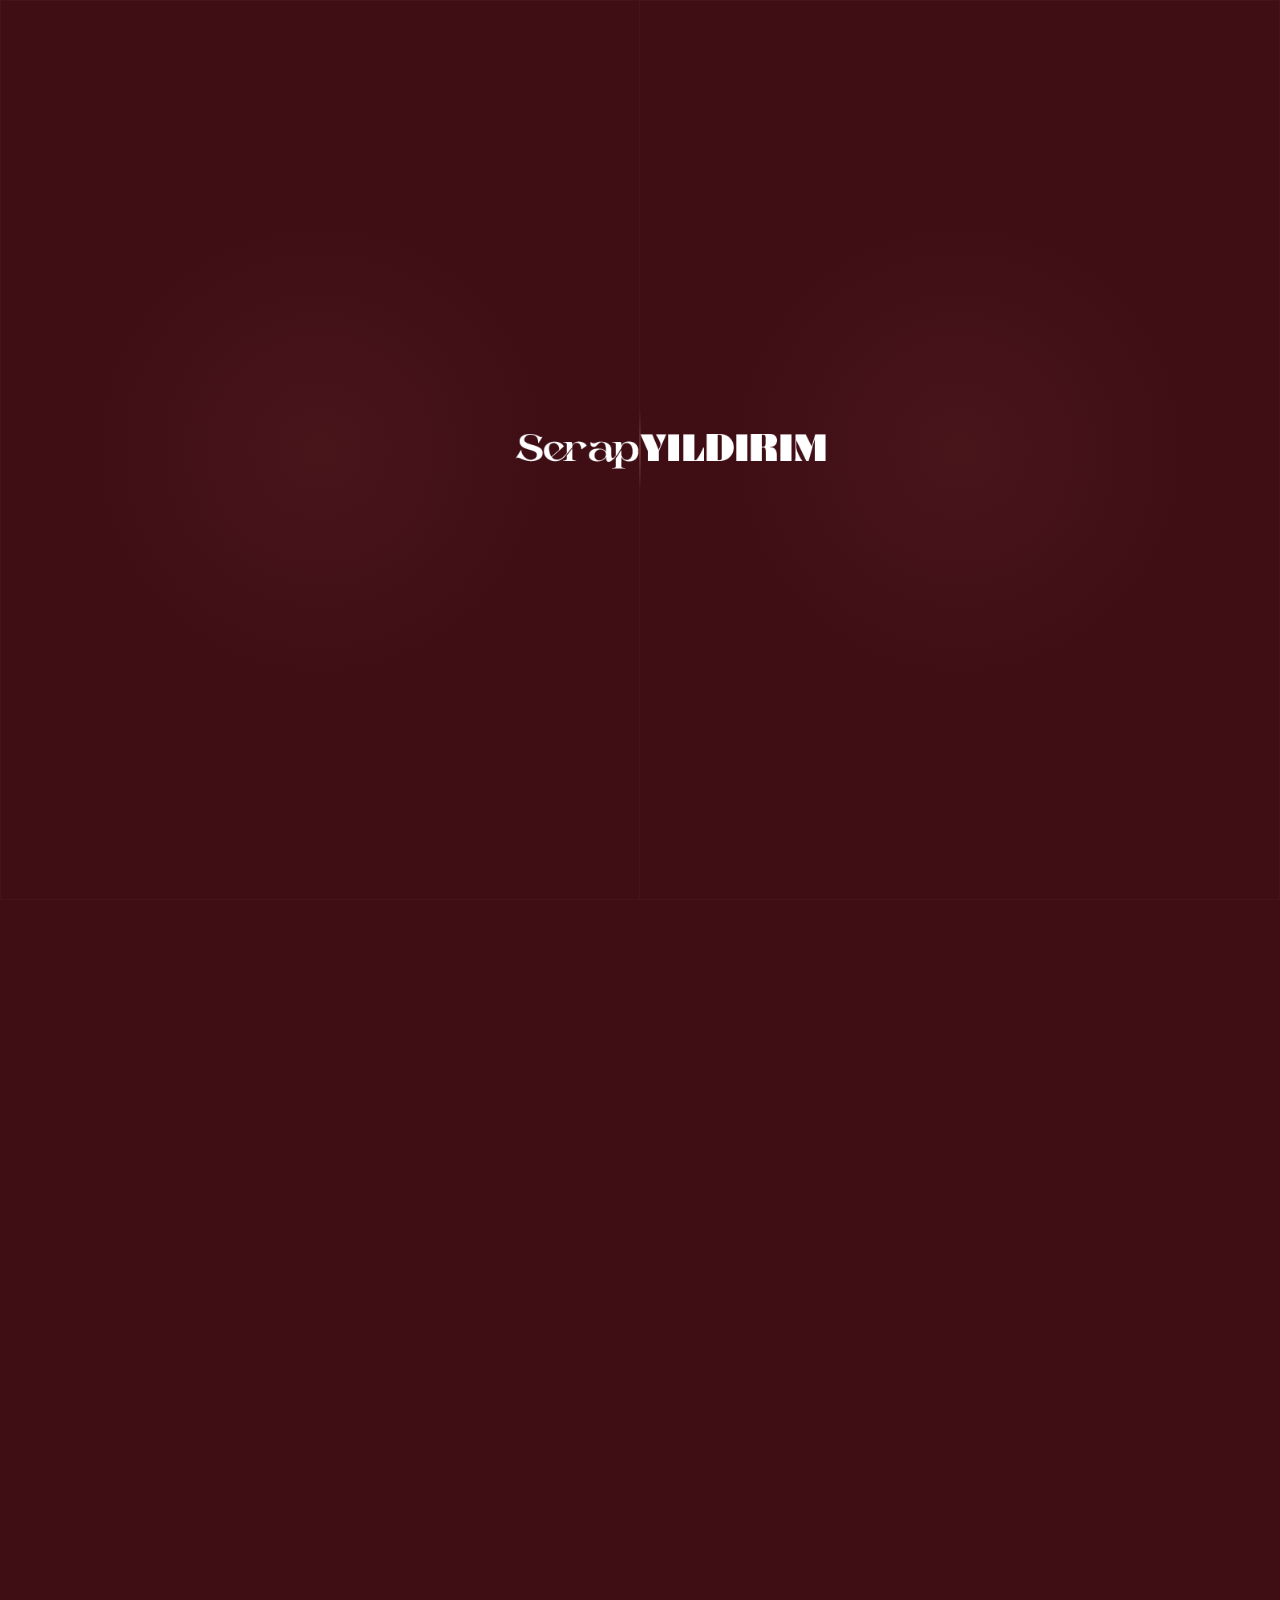
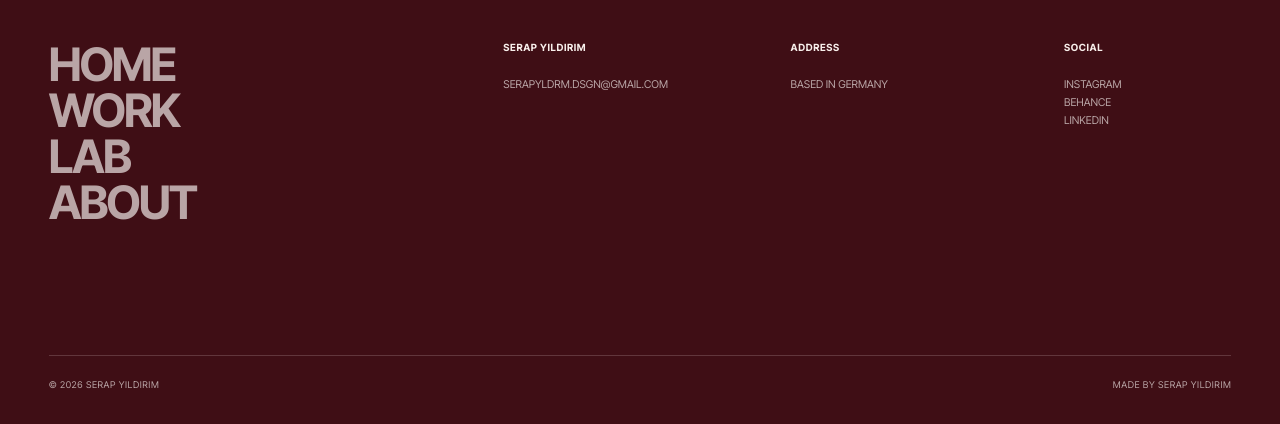
==== commit fab52aa1: "Fill the phone screen, cycle the menu films on touch, play the transition film on phones, and add a " ====
--- a/index.html
+++ b/index.html
@@ -2,7 +2,8 @@
 <html lang="en">
 <head>
   <meta charset="utf-8">
-  <meta name="viewport" content="width=device-width, initial-scale=1">
+  <meta name="viewport" content="width=device-width, initial-scale=1, viewport-fit=cover">
+  <meta name="theme-color" content="#1d0508">
   <meta name="description" content="Serap Yıldırım — Multidisciplinary Designer working across space, image and narrative.">
   <title>Serap Yıldırım — Multidisciplinary Designer</title>
   <link rel="icon" href="assets/favicon.svg" type="image/svg+xml">
--- a/css/style.css
+++ b/css/style.css
@@ -97,6 +97,15 @@
   scrollbar-width: none;
 }
 
+/* Mobile browsers paint their status and tool bars with the page background, so it follows what fills the screen. */
+html.is-edge-intro {
+  background: #1d0508;
+}
+
+html.is-edge-menu {
+  background: #020202;
+}
+
 html::-webkit-scrollbar,
 body::-webkit-scrollbar {
   width: 0;
@@ -178,7 +187,7 @@
 
 .site-header {
   position: fixed;
-  top: 0;
+  top: env(safe-area-inset-top, 0px);
   left: 0;
   right: 0;
   z-index: 500;
@@ -254,6 +263,63 @@
   transform: translateY(-50%) scale(1.08);
 }
 
+.sound-toggle {
+  position: absolute;
+  top: 50%;
+  right: calc(var(--pad) + 7rem + 0.6rem);
+  display: inline-flex;
+  align-items: center;
+  justify-content: center;
+  gap: 0.16rem;
+  width: 2.2rem;
+  height: 2.2rem;
+  padding: 0;
+  border: 1px solid var(--line);
+  border-radius: 999px;
+  background: rgba(2, 2, 2, 0.12);
+  color: var(--white);
+  pointer-events: auto;
+  transform: translateY(-50%);
+  transition:
+    border-color 0.25s ease,
+    transform 0.35s var(--ease-out);
+  -webkit-backdrop-filter: blur(6px);
+  backdrop-filter: blur(6px);
+}
+
+.sound-toggle:hover,
+.sound-toggle:focus-visible {
+  border-color: var(--white);
+  transform: translateY(-50%) scale(1.08);
+}
+
+.sound-toggle__bar {
+  display: block;
+  width: 2px;
+  height: 0.8rem;
+  border-radius: 1px;
+  background: currentColor;
+  opacity: 0.55;
+  transform: scaleY(0.25);
+  transition:
+    transform 0.4s var(--ease-out),
+    opacity 0.4s ease;
+}
+
+.sound-toggle.is-playing .sound-toggle__bar {
+  opacity: 1;
+  animation: sound-bar 1.2s ease-in-out infinite alternate;
+}
+
+.sound-toggle.is-playing .sound-toggle__bar:nth-child(2) { animation-delay: -0.45s; animation-duration: 0.95s; }
+.sound-toggle.is-playing .sound-toggle__bar:nth-child(3) { animation-delay: -0.8s; animation-duration: 1.35s; }
+.sound-toggle.is-playing .sound-toggle__bar:nth-child(4) { animation-delay: -0.2s; animation-duration: 1.05s; }
+
+@keyframes sound-bar {
+  from { transform: scaleY(0.3); }
+  to { transform: scaleY(1); }
+}
+
 .site-menu {
   position: fixed;
   inset: 0;
@@ -262,7 +328,7 @@
   align-items: center;
   justify-content: center;
   overflow: hidden;
-  background: var(--black);
+  background: #020202;
   opacity: 0;
   visibility: hidden;
   pointer-events: none;
@@ -3575,6 +3641,12 @@
     color: var(--black);
   }
 
+  .sound-toggle {
+    right: calc(var(--pad) + 5.2rem + 0.5rem);
+    width: 1.9rem;
+    height: 1.9rem;
+  }
+
   .site-menu__link {
     font-size: clamp(4rem, 20vw, 8rem);
     line-height: 0.82;
@@ -3876,3 +3948,25 @@
 .home-intro__cue.is-visible {
   opacity: 1;
 }
+
+/* The intro and the menu reach behind collapsible browser bars; what must stay readable keeps to the small viewport. */
+@supports (height: 100lvh) {
+  .home-intro {
+    min-height: 100lvh;
+  }
+
+  .home-intro__cue {
+    bottom: calc(clamp(1.5rem, 5svh, 3rem) + 100lvh - 100svh);
+  }
+
+  .site-menu {
+    bottom: auto;
+    height: 100lvh;
+    align-items: flex-start;
+  }
+
+  .site-menu__nav {
+    justify-content: center;
+    min-height: 100svh;
+  }
+}
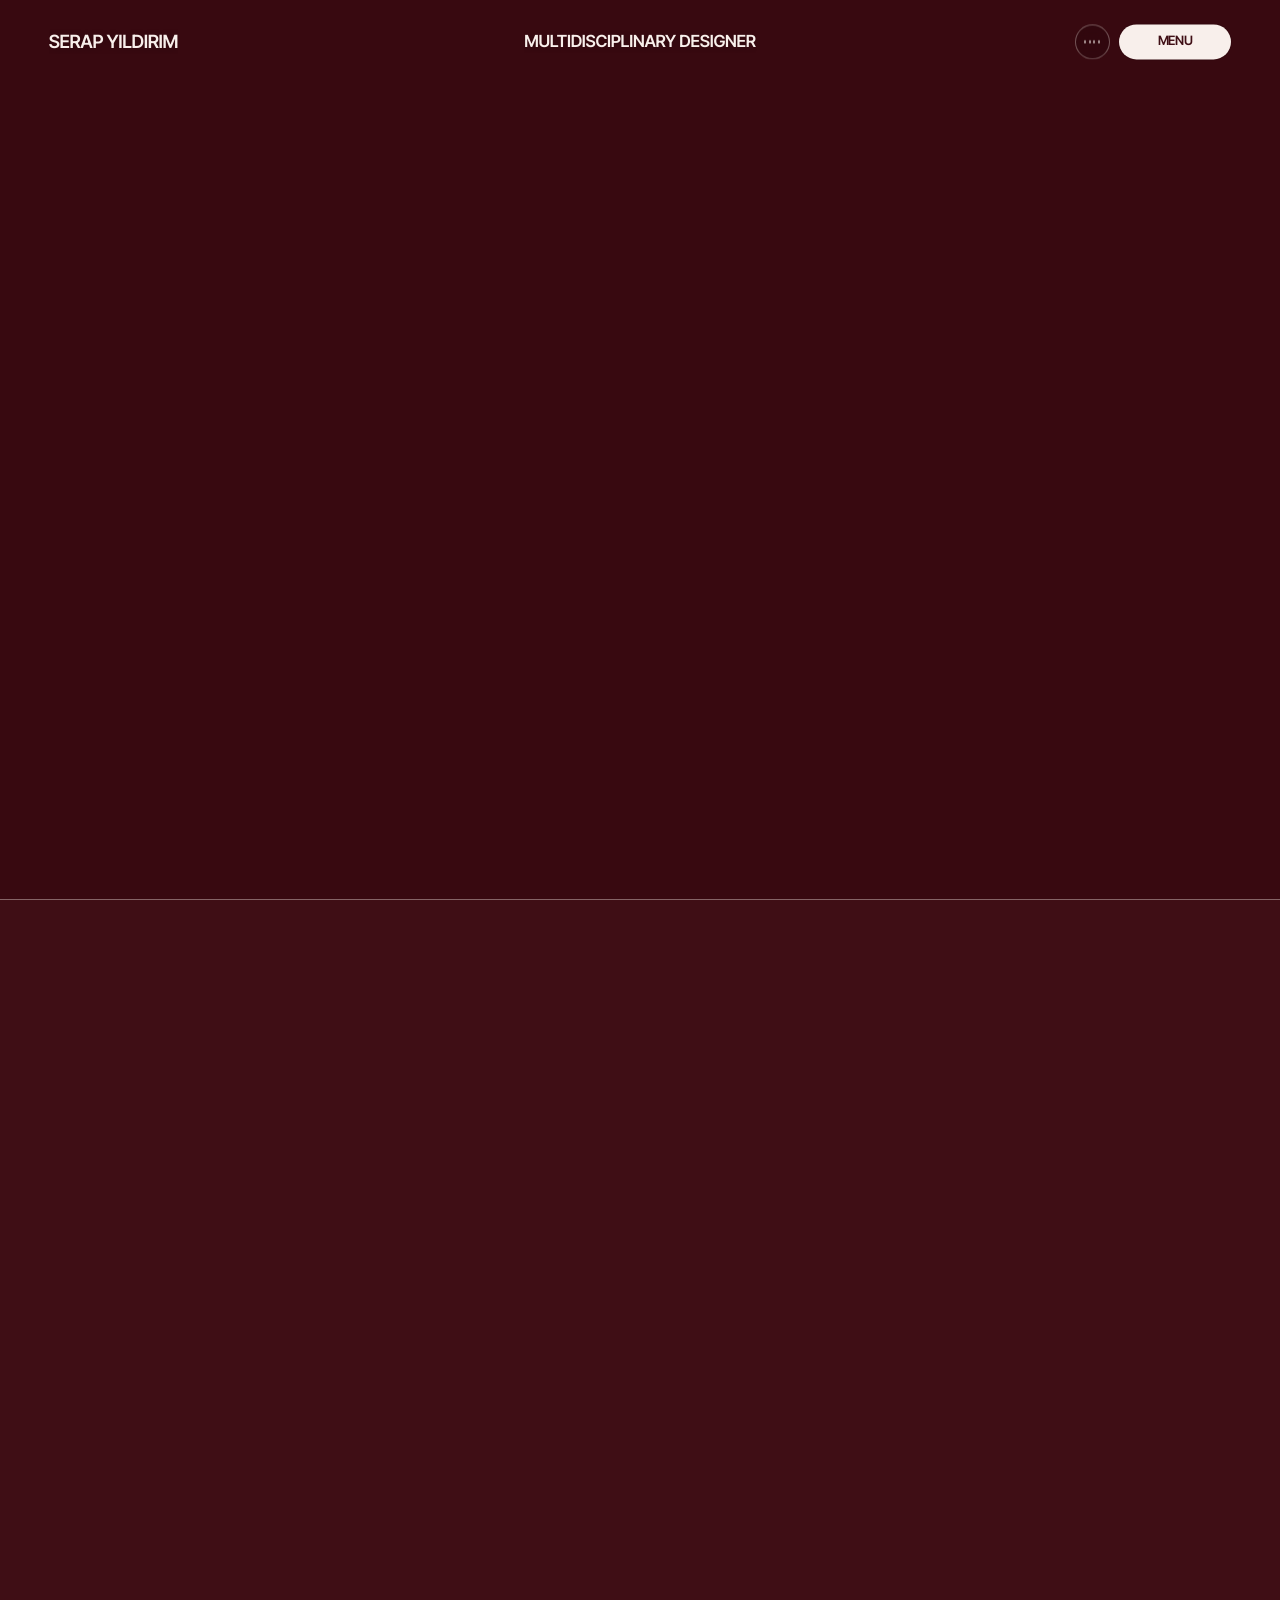
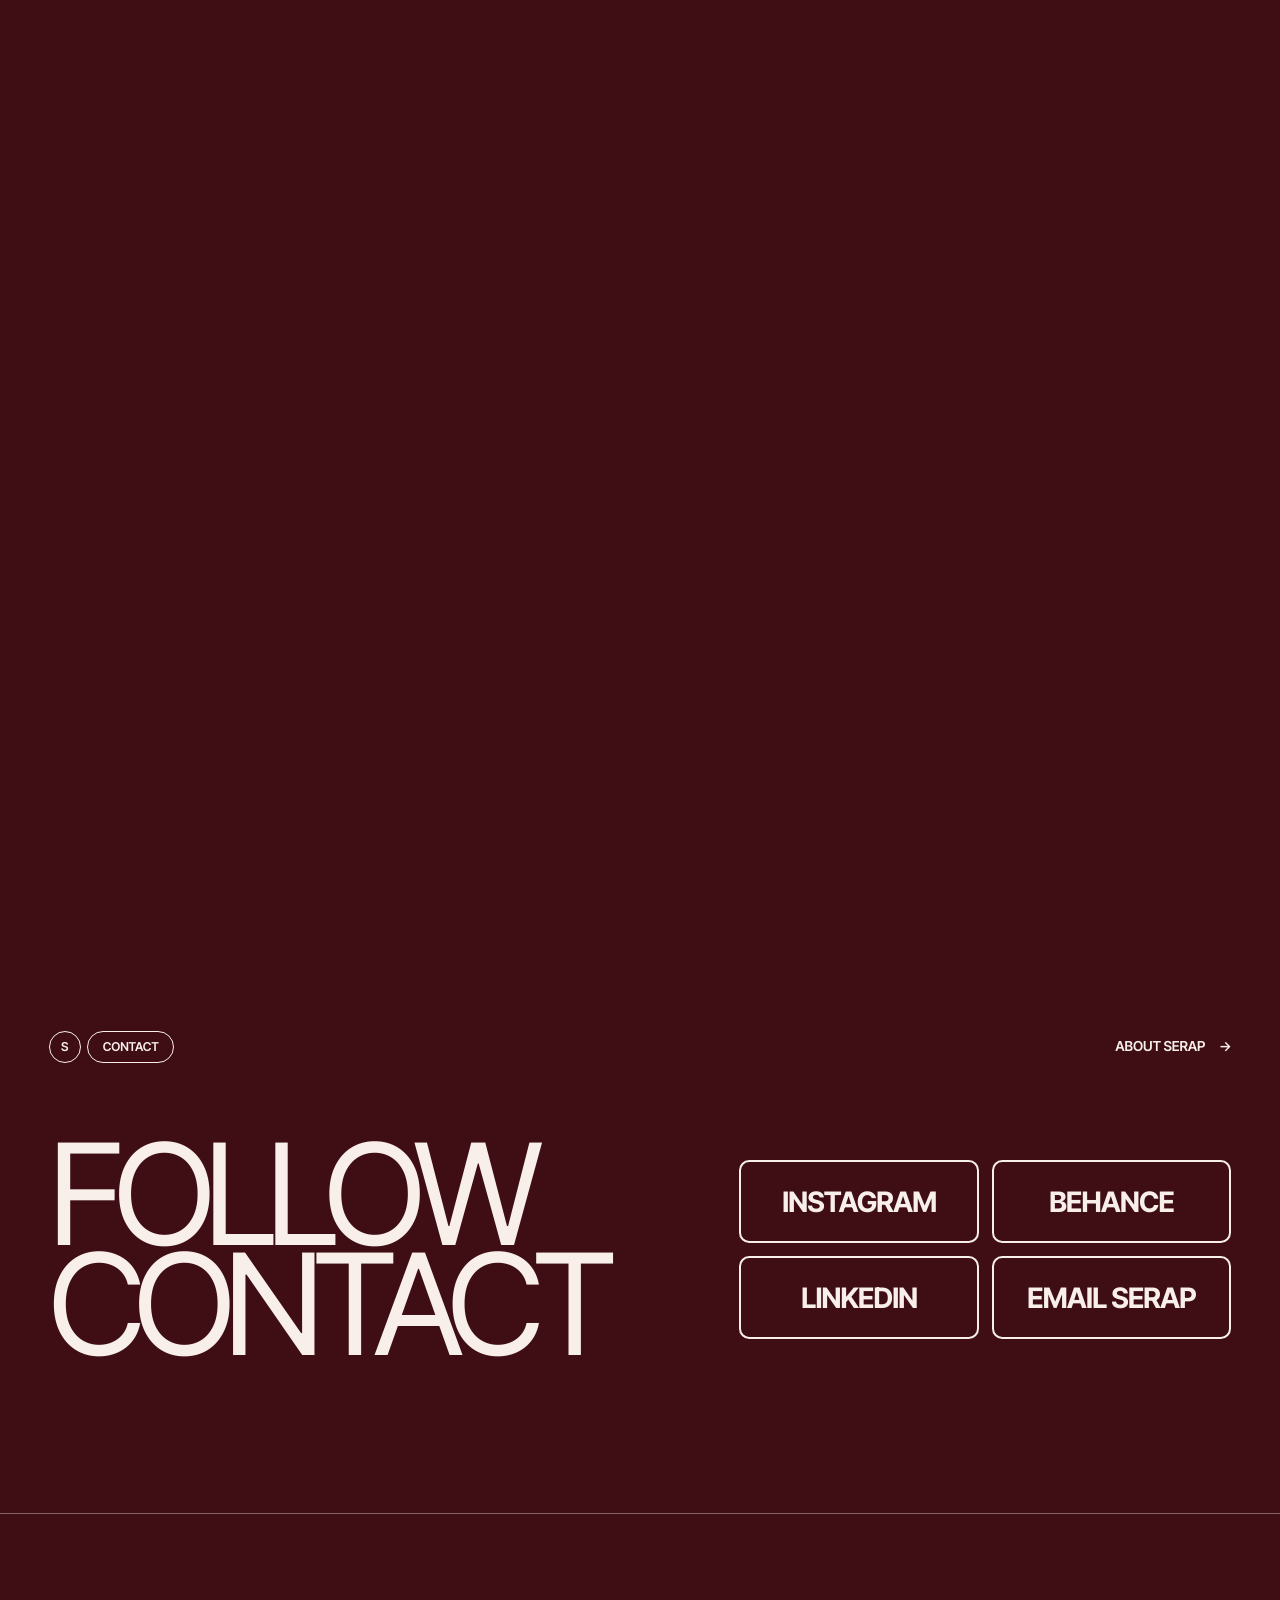
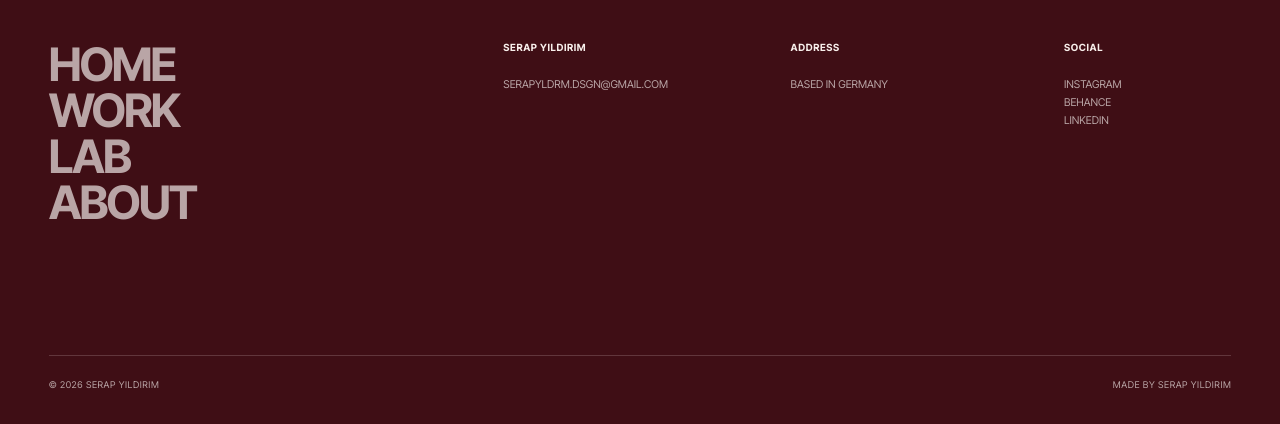
==== commit 8b5a2355: "Fill iOS 26 screen edges, autoplay soundtrack with session mute, canvas transition film" ====
--- a/index.html
+++ b/index.html
@@ -3,11 +3,12 @@
 <head>
   <meta charset="utf-8">
   <meta name="viewport" content="width=device-width, initial-scale=1, viewport-fit=cover">
-  <meta name="theme-color" content="#1d0508">
+  <meta name="theme-color" content="#1a0103">
   <meta name="description" content="Serap Yıldırım — Multidisciplinary Designer working across space, image and narrative.">
   <title>Serap Yıldırım — Multidisciplinary Designer</title>
   <link rel="icon" href="assets/favicon.svg" type="image/svg+xml">
   <link rel="stylesheet" href="css/style.css">
+  <link rel="preload" href="assets/web/transition/serap-yildirim-sequence.jpg" as="image">
 </head>
 <body data-page="home">
   <div id="site-header"></div>
--- a/css/style.css
+++ b/css/style.css
@@ -97,13 +97,22 @@
   scrollbar-width: none;
 }
 
-/* Mobile browsers paint their status and tool bars with the page background, so it follows what fills the screen. */
-html.is-edge-intro {
-  background: #1d0508;
-}
-
-html.is-edge-menu {
-  background: #020202;
+/*
+ * Safari 26 fills the status bar and the area below its toolbar with the body's background colour, so body
+ * follows what fills the screen while main carries the page colour itself.
+ */
+main {
+  background-color: var(--black);
+}
+
+html.is-edge-intro,
+html.is-edge-intro body {
+  background-color: #1a0103;
+}
+
+html.is-edge-menu,
+html.is-edge-menu body {
+  background-color: #020202;
 }
 
 html::-webkit-scrollbar,
@@ -3959,9 +3968,10 @@
     bottom: calc(clamp(1.5rem, 5svh, 3rem) + 100lvh - 100svh);
   }
 
+  /* Safari 26 stops fixed boxes above its toolbar unless they reach well past the viewport. */
   .site-menu {
     bottom: auto;
-    height: 100lvh;
+    height: calc(100lvh + 12rem);
     align-items: flex-start;
   }
 
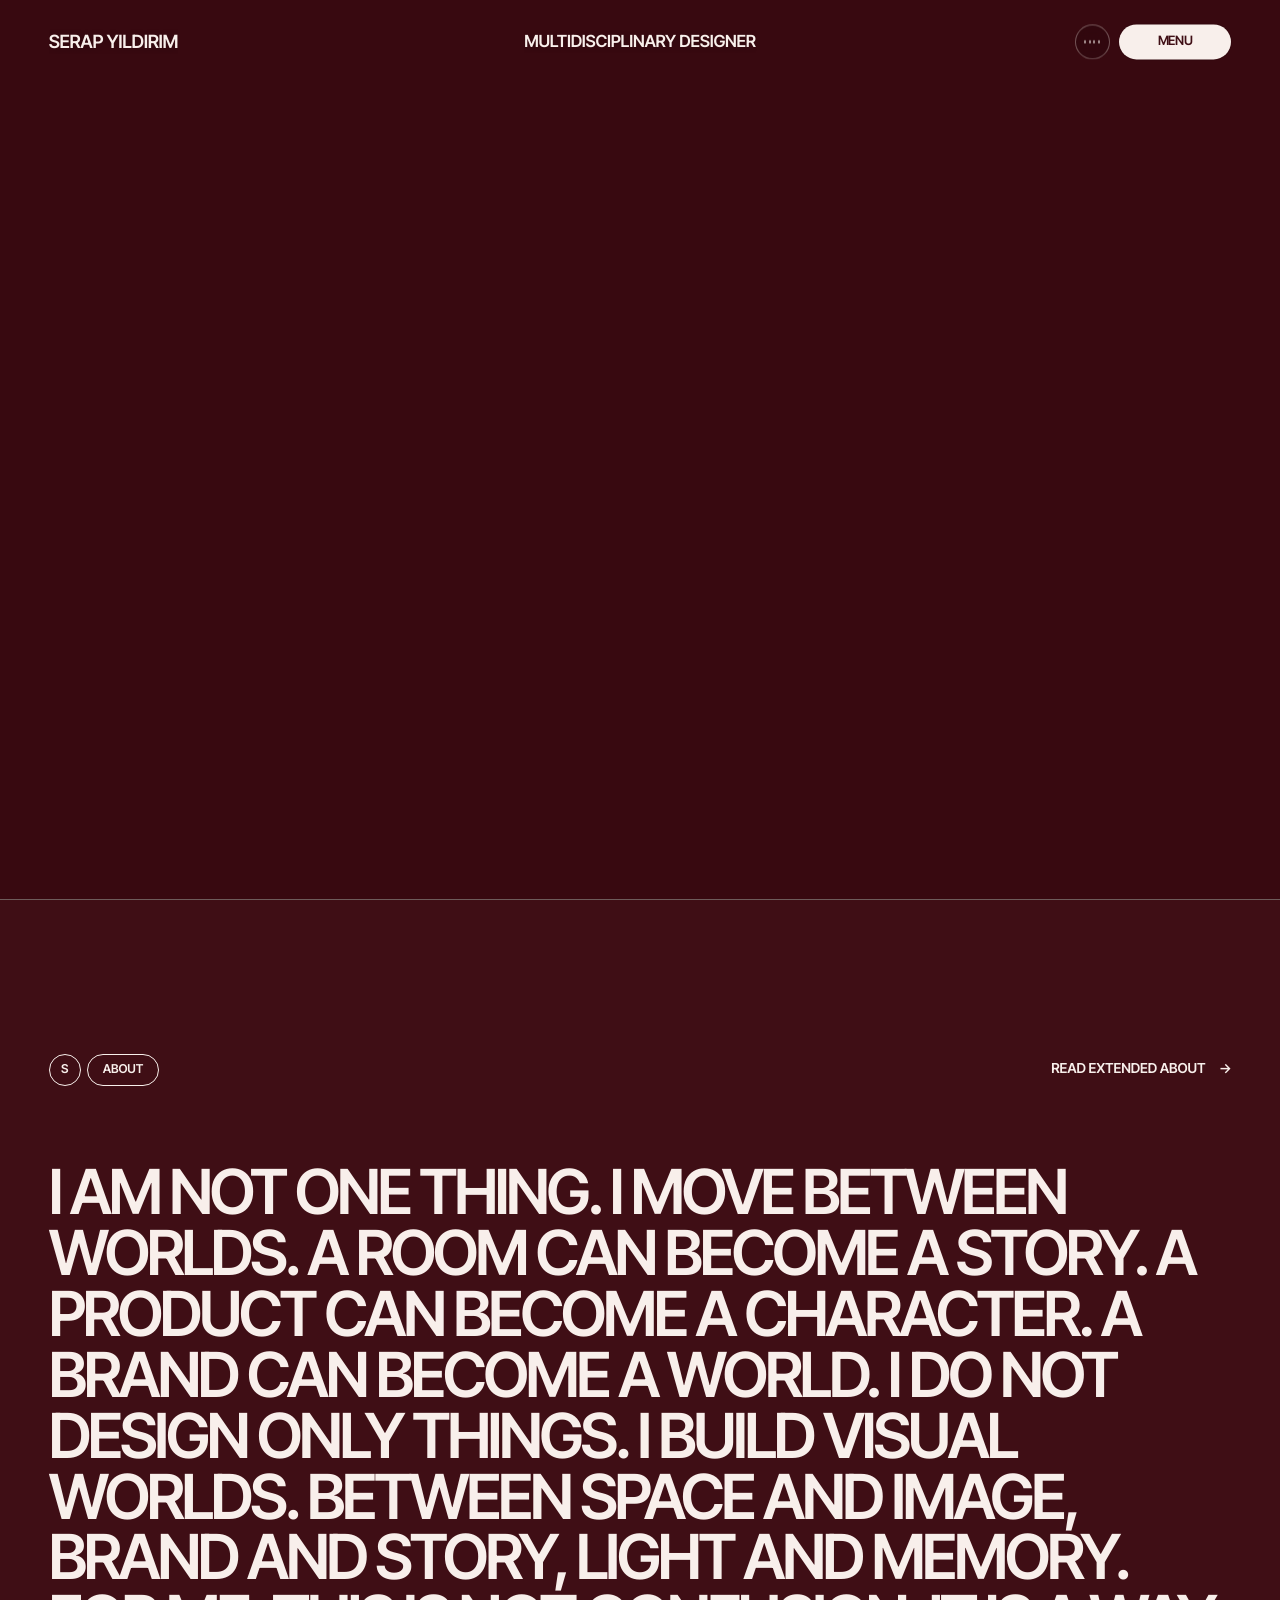
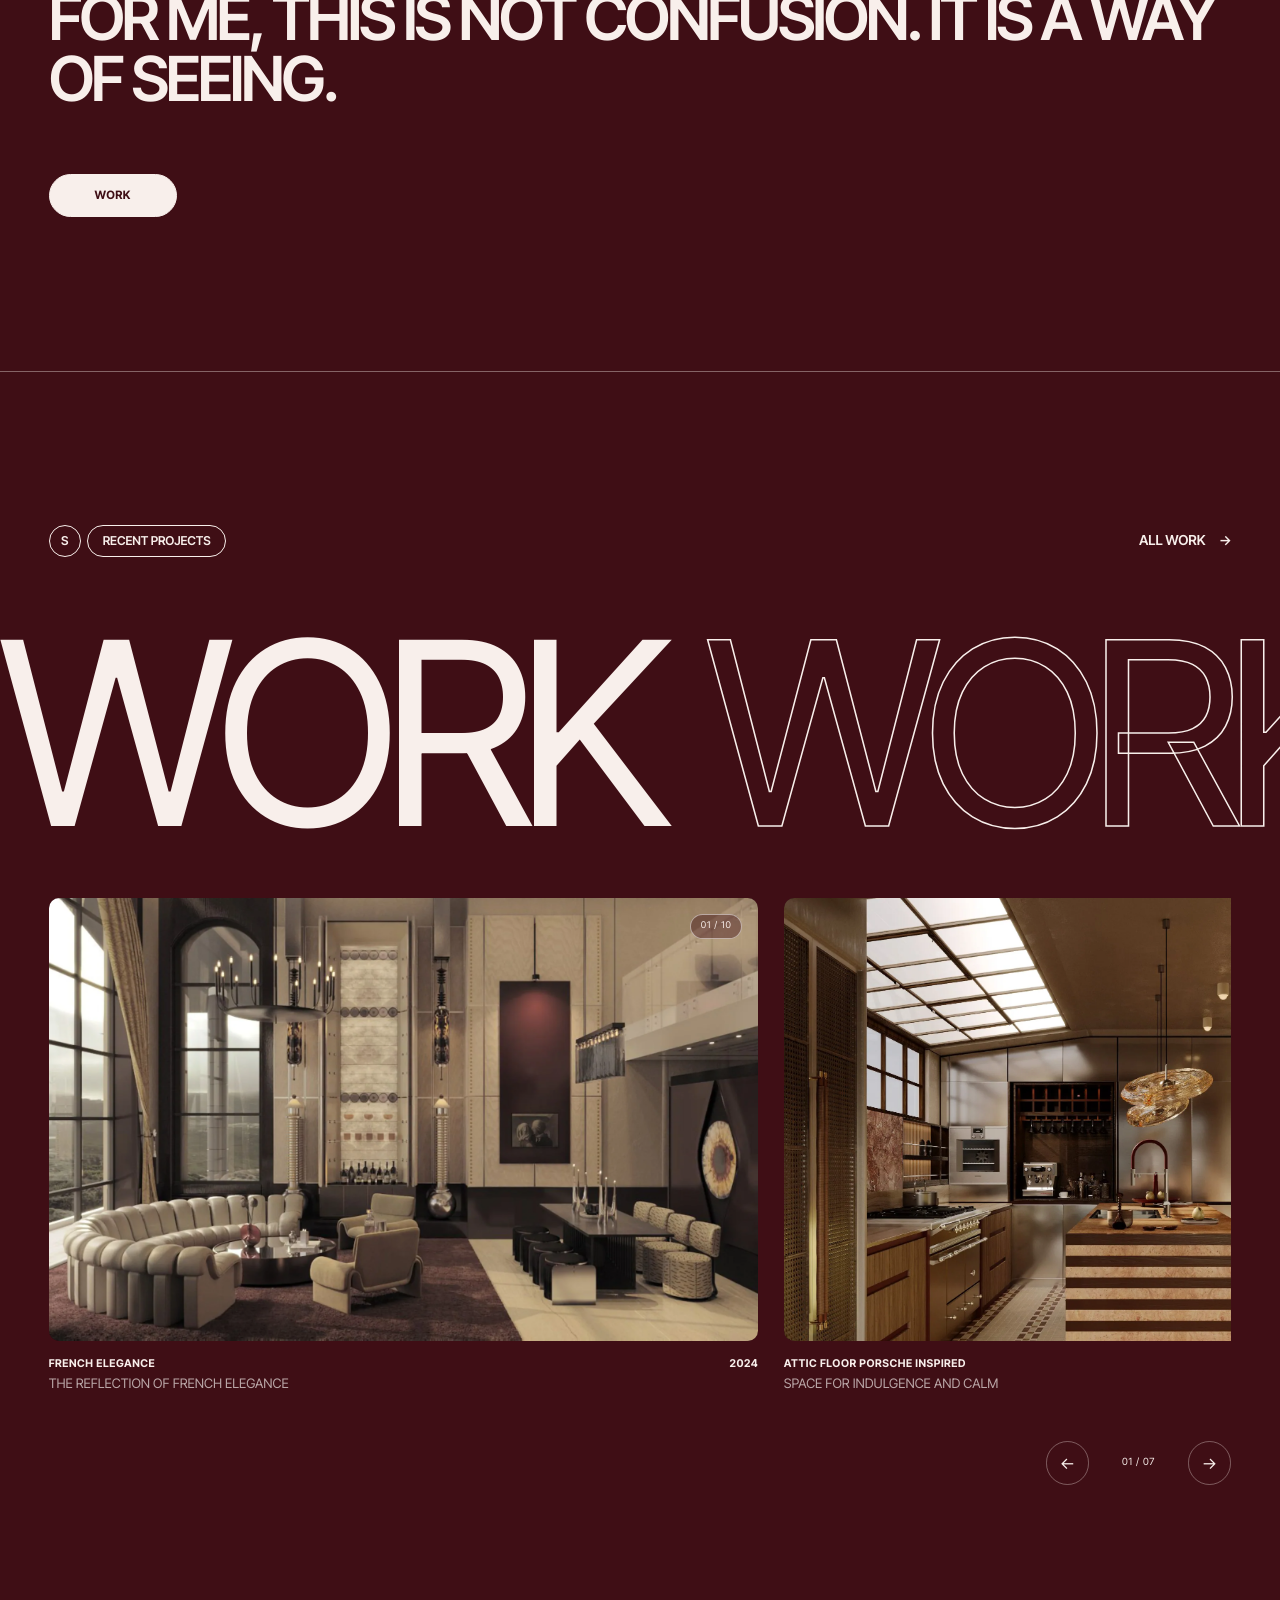
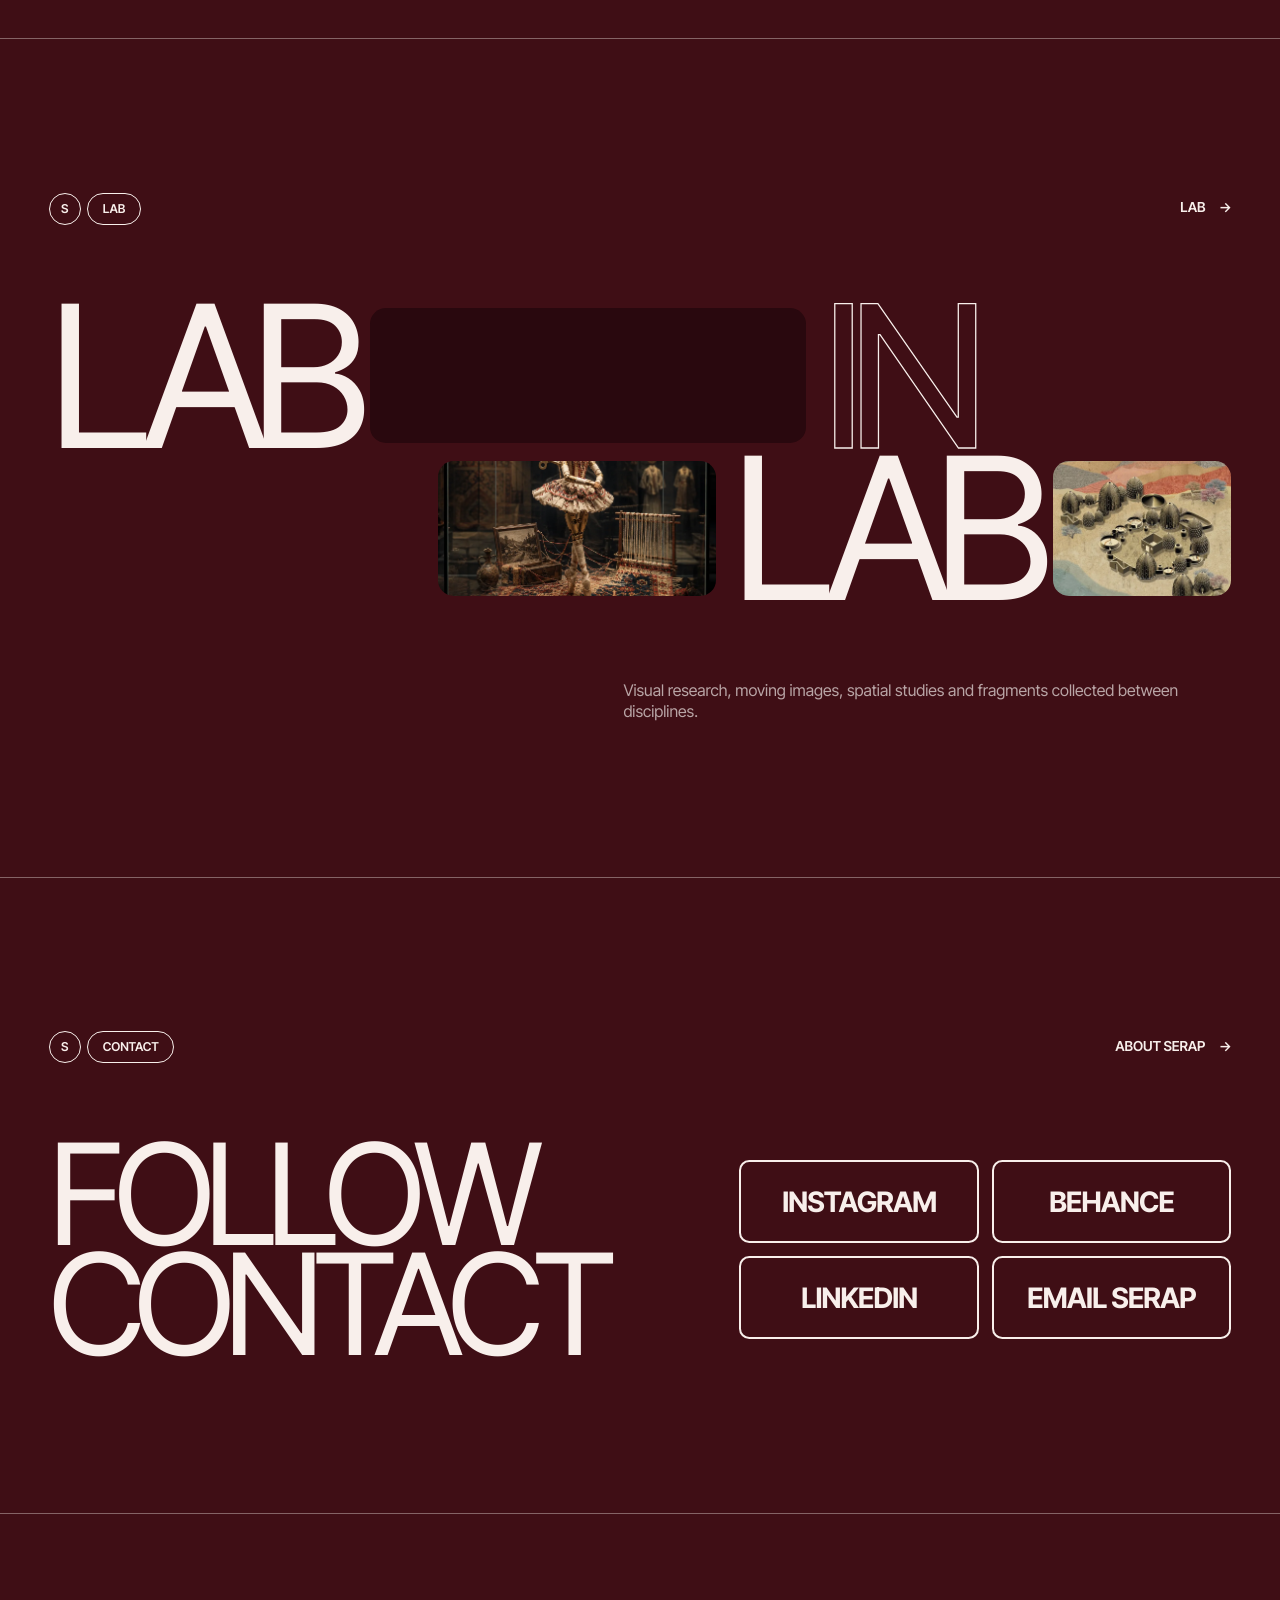
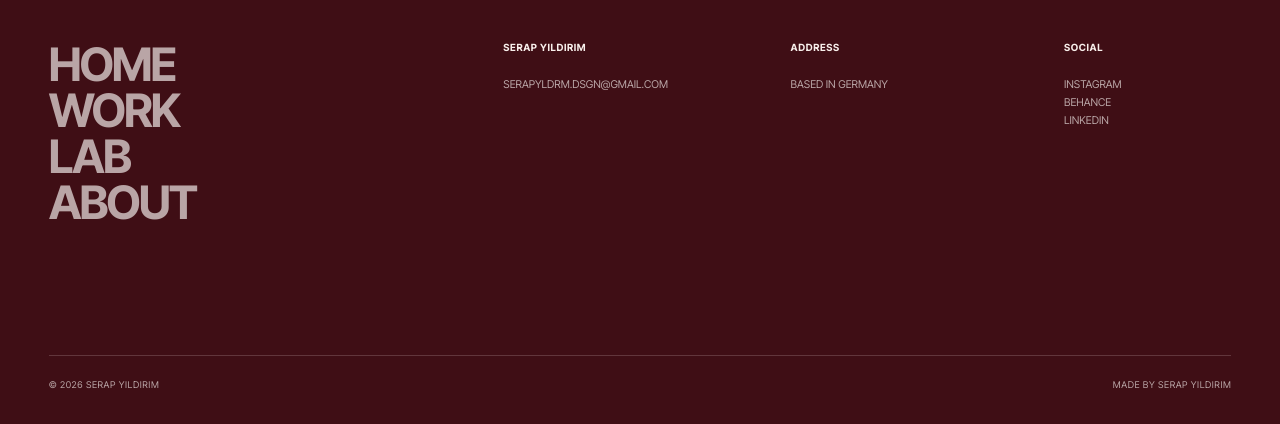
==== commit 9cd60ddf: "Intro: cropped phone clip with frame sprite before video may play, edge fade into browser bars; melo" ====
--- a/index.html
+++ b/index.html
@@ -9,6 +9,7 @@
   <link rel="icon" href="assets/favicon.svg" type="image/svg+xml">
   <link rel="stylesheet" href="css/style.css">
   <link rel="preload" href="assets/web/transition/serap-yildirim-sequence.jpg" as="image">
+  <link rel="preload" href="assets/web/Intro/intro-sprite.jpg" as="image" media="(hover: none) and (pointer: coarse) and (max-aspect-ratio: 3/5)">
 </head>
 <body data-page="home">
   <div id="site-header"></div>
--- a/css/style.css
+++ b/css/style.css
@@ -121,9 +121,15 @@
   height: 0;
 }
 
-body.menu-open,
 body.is-transitioning {
   overflow: hidden;
+}
+
+/* Safari 26 keeps its bars opaque over a locked page, so touch screens hold the page still from the menu instead. */
+@media (hover: hover) {
+  body.menu-open {
+    overflow: hidden;
+  }
 }
 
 body[data-page="lab"] main {
@@ -337,7 +343,8 @@
   align-items: center;
   justify-content: center;
   overflow: hidden;
-  background: #020202;
+  overscroll-behavior: contain;
+  touch-action: none;
   opacity: 0;
   visibility: hidden;
   pointer-events: none;
@@ -353,6 +360,15 @@
   visibility: visible;
   pointer-events: auto;
   transform: translateY(0);
+}
+
+/* Safari 26 spreads a fixed element's own background over its bars; painted here, the menu itself shows through them. */
+.site-menu::before {
+  position: absolute;
+  inset: 0;
+  z-index: -1;
+  background: #020202;
+  content: "";
 }
 
 .site-menu__backdrop {
@@ -828,11 +844,12 @@
 /* Home intro */
 
 .home-intro {
+  --safe-top: env(safe-area-inset-top, 0px);
   position: relative;
   width: 100vw;
   min-height: 100svh;
   overflow: hidden;
-  background: var(--black);
+  background: #1a0103;
 }
 
 .home-intro__video {
@@ -3923,6 +3940,7 @@
   touch-action: pan-y;
 }
 
+/* The clip's grade (saturate 0.9, contrast 1.05) is applied inside the shader. */
 .home-intro__stage {
   position: absolute;
   inset: 0;
@@ -3930,7 +3948,6 @@
   width: 100%;
   height: 100%;
   opacity: 0;
-  filter: saturate(0.9) contrast(1.05);
   transition: opacity 0.6s ease;
 }
 
@@ -3980,3 +3997,31 @@
     min-height: 100svh;
   }
 }
+
+/*
+ * Phones: the top and bottom of the intro and the menu settle into the colour mobile browsers paint behind
+ * their bars, so the bars join the picture. The WebGL stage draws its own fade; these cover the plain video.
+ */
+@media (hover: none) and (pointer: coarse) {
+  .home-intro:not(.has-stage)::after {
+    position: absolute;
+    inset: 0;
+    z-index: 1;
+    background:
+      linear-gradient(#1a0103 var(--safe-top), rgba(26, 1, 3, 0) calc(var(--safe-top) + 7rem)) 0 0 / 100% 100% no-repeat,
+      linear-gradient(rgba(26, 1, 3, 0), #1a0103 8rem) 0 calc(100svh - 9.5rem) / 100% 300vh no-repeat;
+    content: "";
+    pointer-events: none;
+  }
+
+  .site-menu__backdrop::before {
+    position: absolute;
+    inset: 0;
+    z-index: 1;
+    background:
+      linear-gradient(#020202 env(safe-area-inset-top, 0px), rgba(2, 2, 2, 0) calc(env(safe-area-inset-top, 0px) + 9rem)) 0 0 / 100% 100% no-repeat,
+      linear-gradient(rgba(2, 2, 2, 0), #020202 9rem) 0 calc(100svh - 11rem) / 100% 300vh no-repeat;
+    content: "";
+    pointer-events: none;
+  }
+}
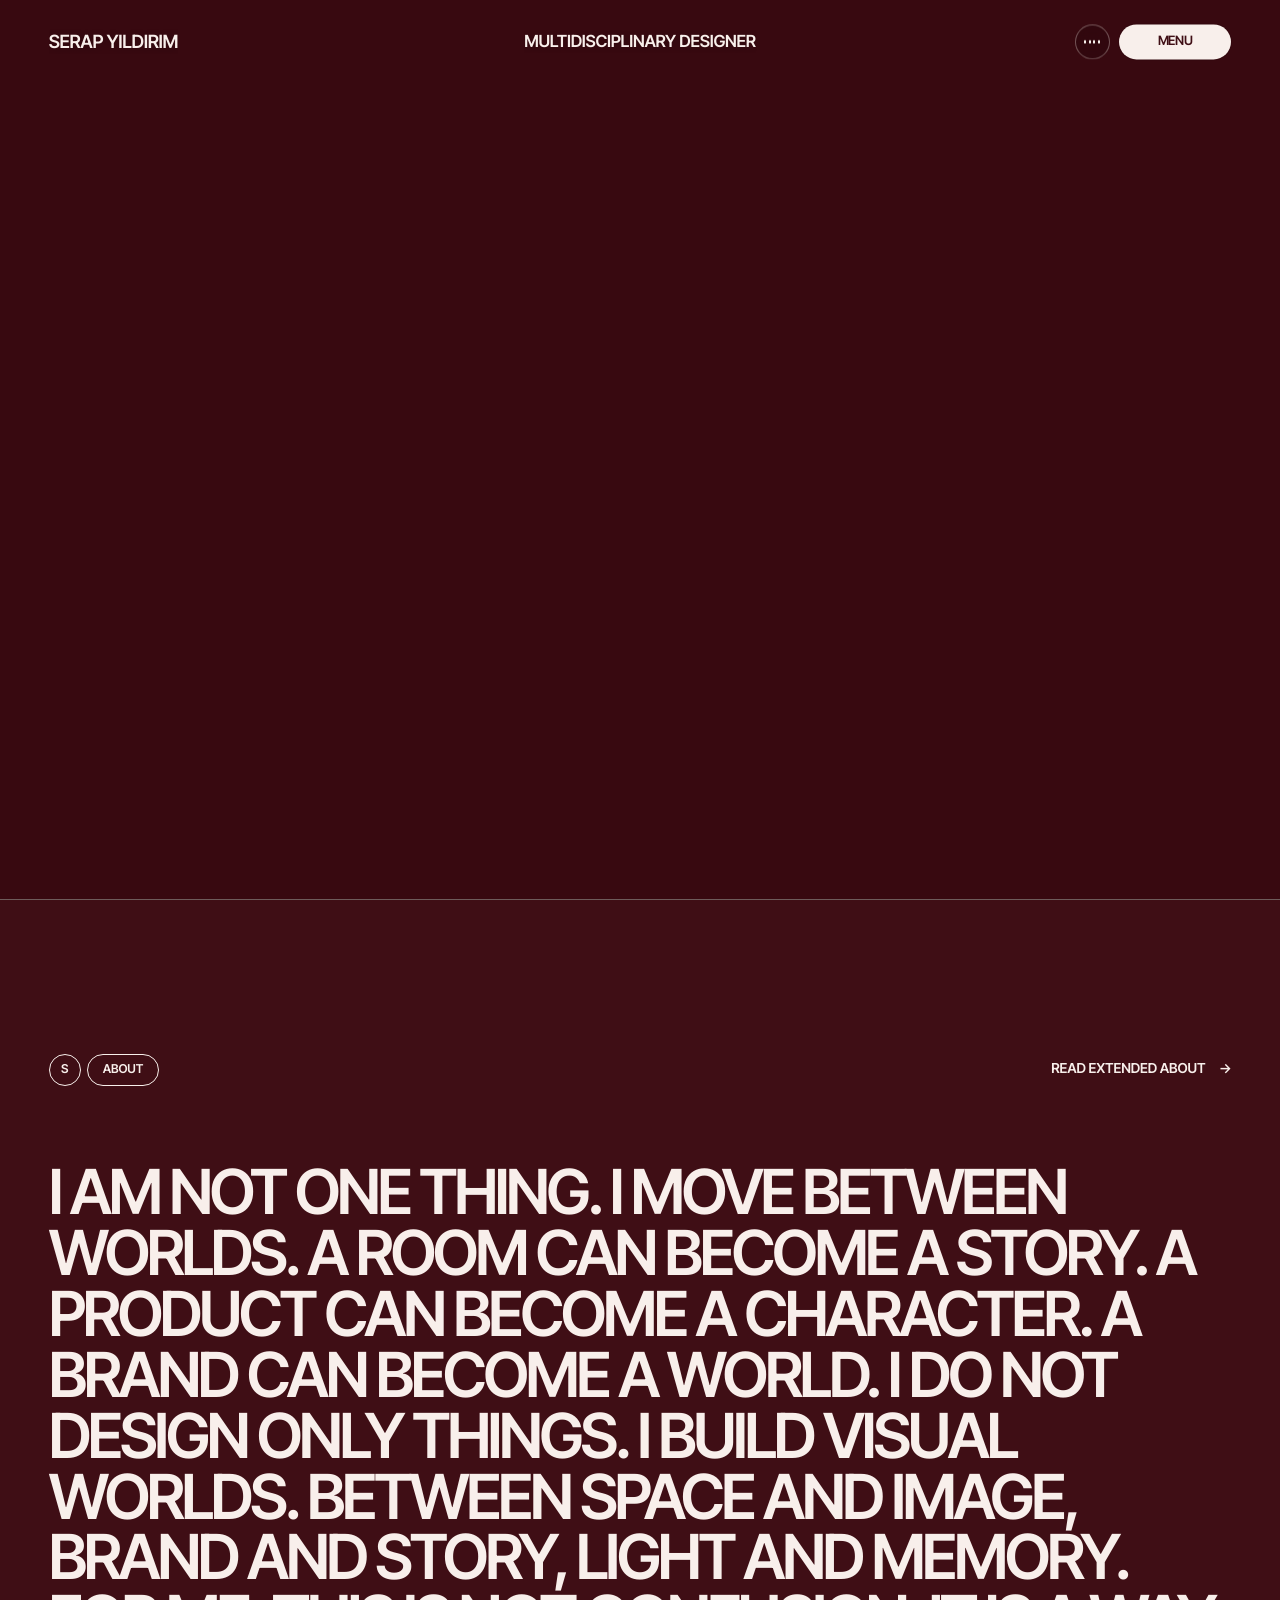
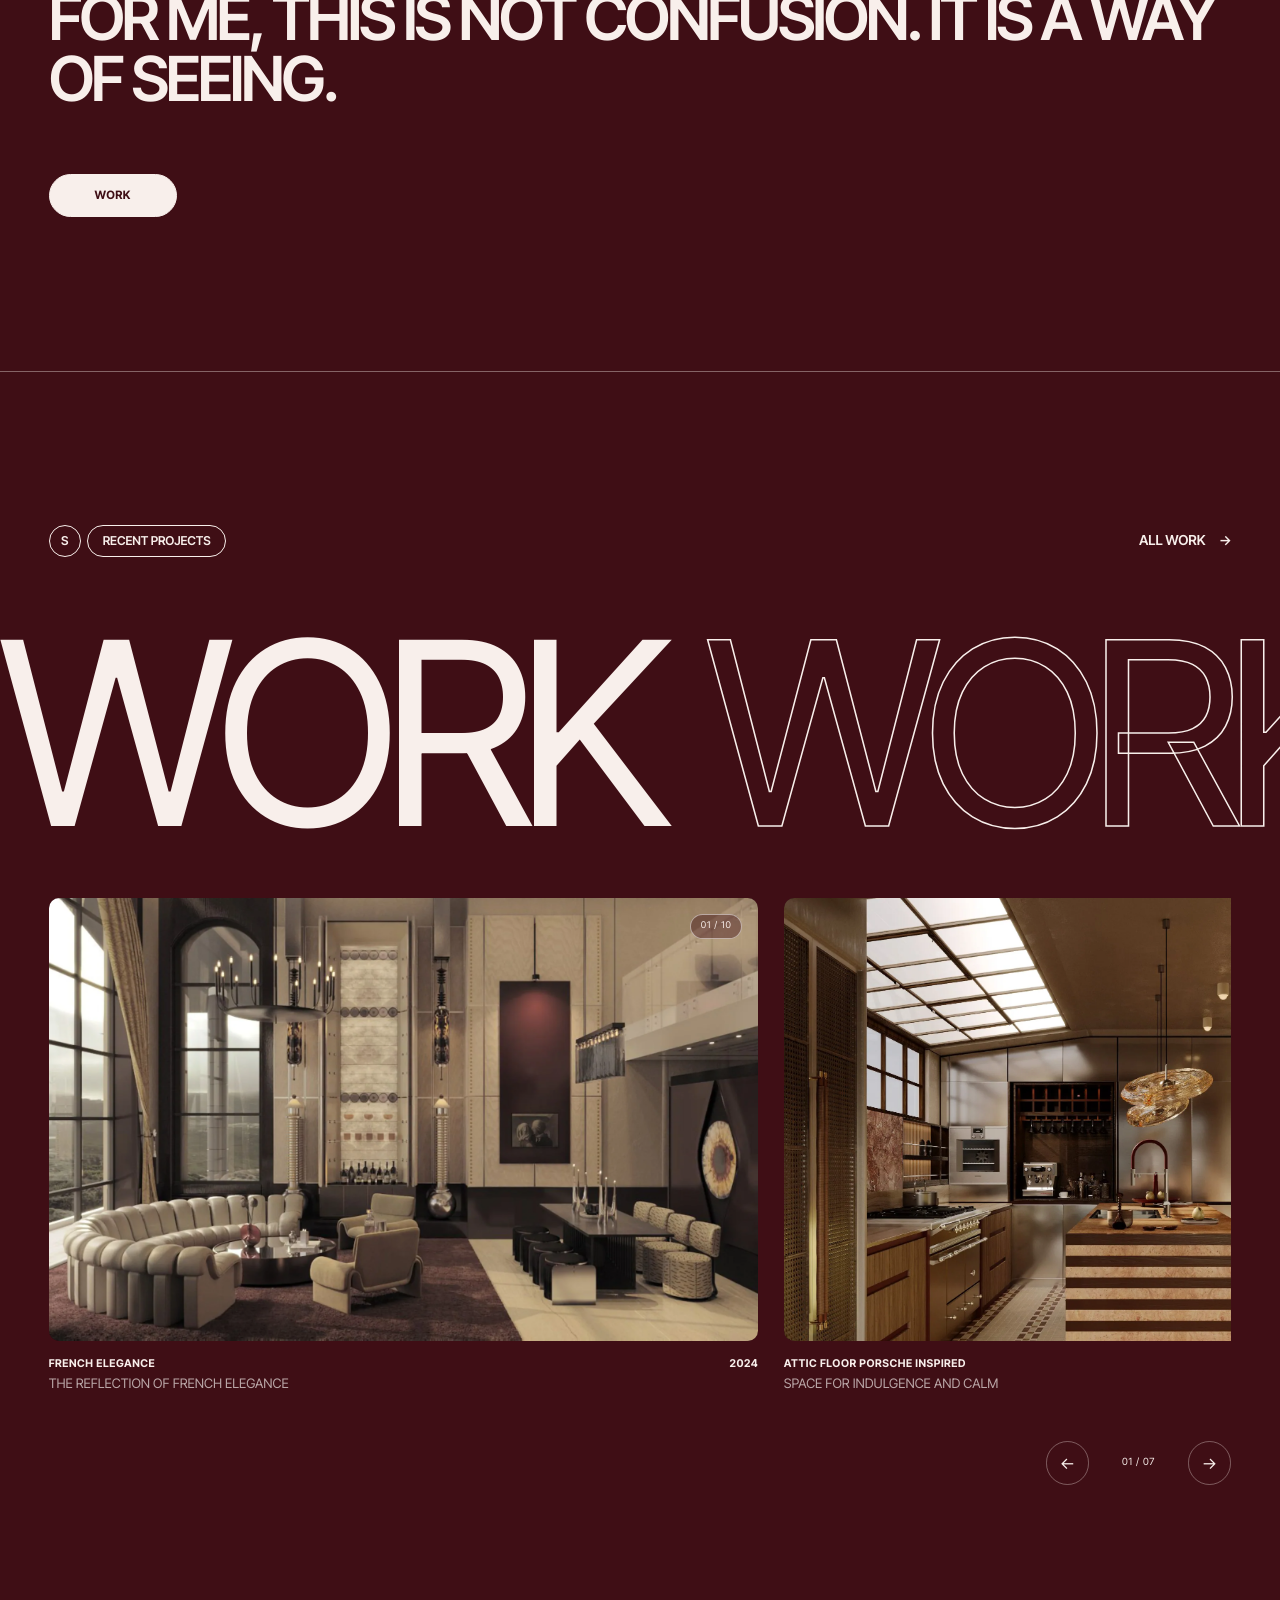
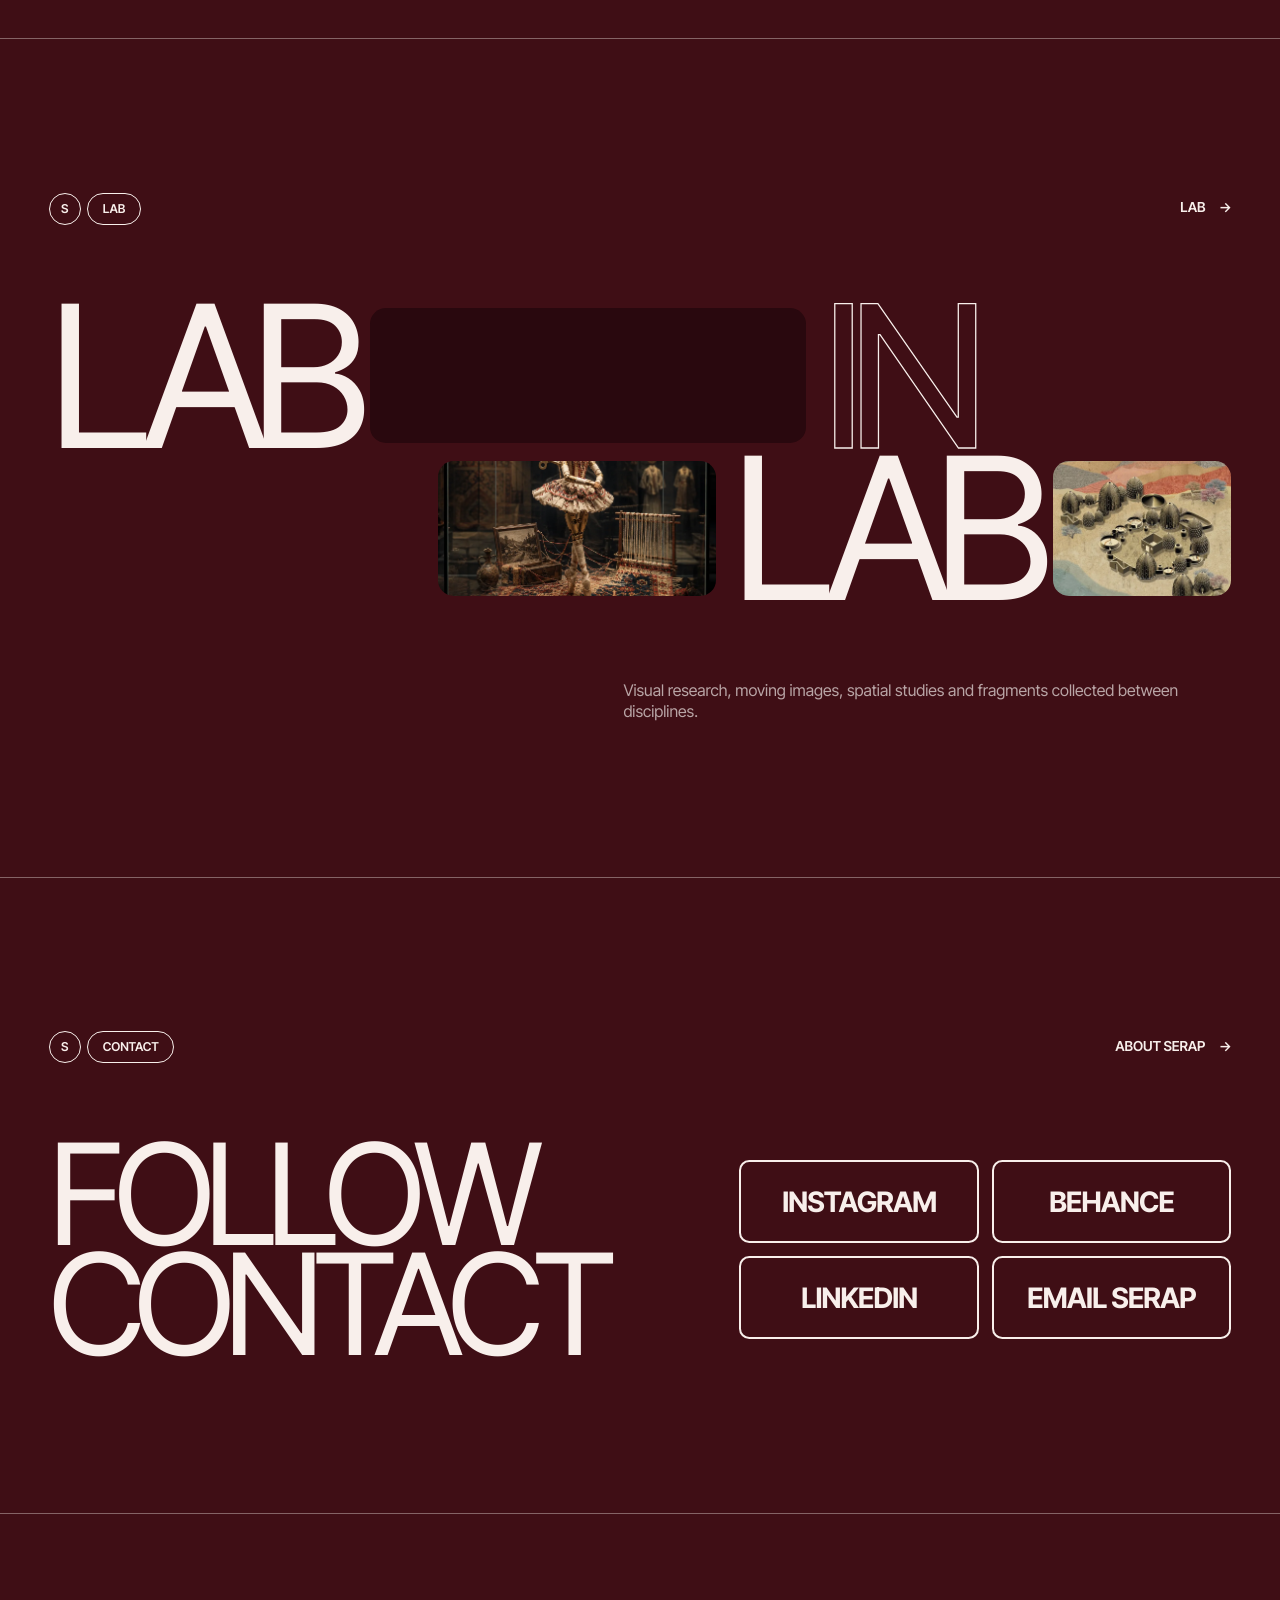
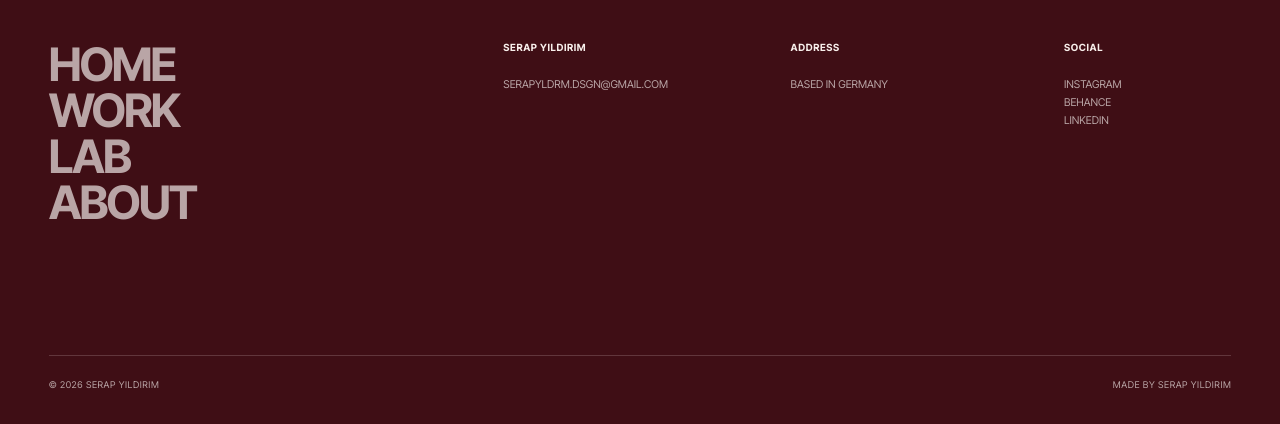
==== commit 9261dcca: "Bust the cached app.js so the melody fix reaches existing browsers" ====
--- a/index.html
+++ b/index.html
@@ -100,7 +100,7 @@
   <div id="site-footer"></div>
 
   <script src="js/data.js"></script>
-  <script src="js/app.js"></script>
+  <script src="js/app.js?v=20260927"></script>
   <script src="js/intro-stage.js"></script>
   <script src="js/intro-fx.js"></script>
 </body>
--- a/css/style.css
+++ b/css/style.css
@@ -3954,7 +3954,6 @@
 .home-intro__stage.is-ready {
   opacity: 1;
 }
-
 .home-intro__cue {
   position: absolute;
   bottom: clamp(1.5rem, 5svh, 3rem);
@@ -4003,6 +4002,11 @@
  * their bars, so the bars join the picture. The WebGL stage draws its own fade; these cover the plain video.
  */
 @media (hover: none) and (pointer: coarse) {
+  /* The 1px divider sits exactly on the first viewport's bottom edge; Safari would tint its toolbar with it. */
+  main > .home-intro {
+    border-bottom: 0;
+  }
+
   .home-intro:not(.has-stage)::after {
     position: absolute;
     inset: 0;
@@ -4014,6 +4018,19 @@
     pointer-events: none;
   }
 
+  /* Mobile Safari fills the strip behind its bars from the scrolling page, not from fixed layers. While the menu
+     is open, the page beneath goes dark once the menu has slid in, so that strip is menu-black, not home content. */
+  main,
+  #site-footer {
+    transition: visibility 0s linear 0s;
+  }
+
+  body.menu-open main,
+  body.menu-open #site-footer {
+    visibility: hidden;
+    transition-delay: 0.8s;
+  }
+
   .site-menu__backdrop::before {
     position: absolute;
     inset: 0;
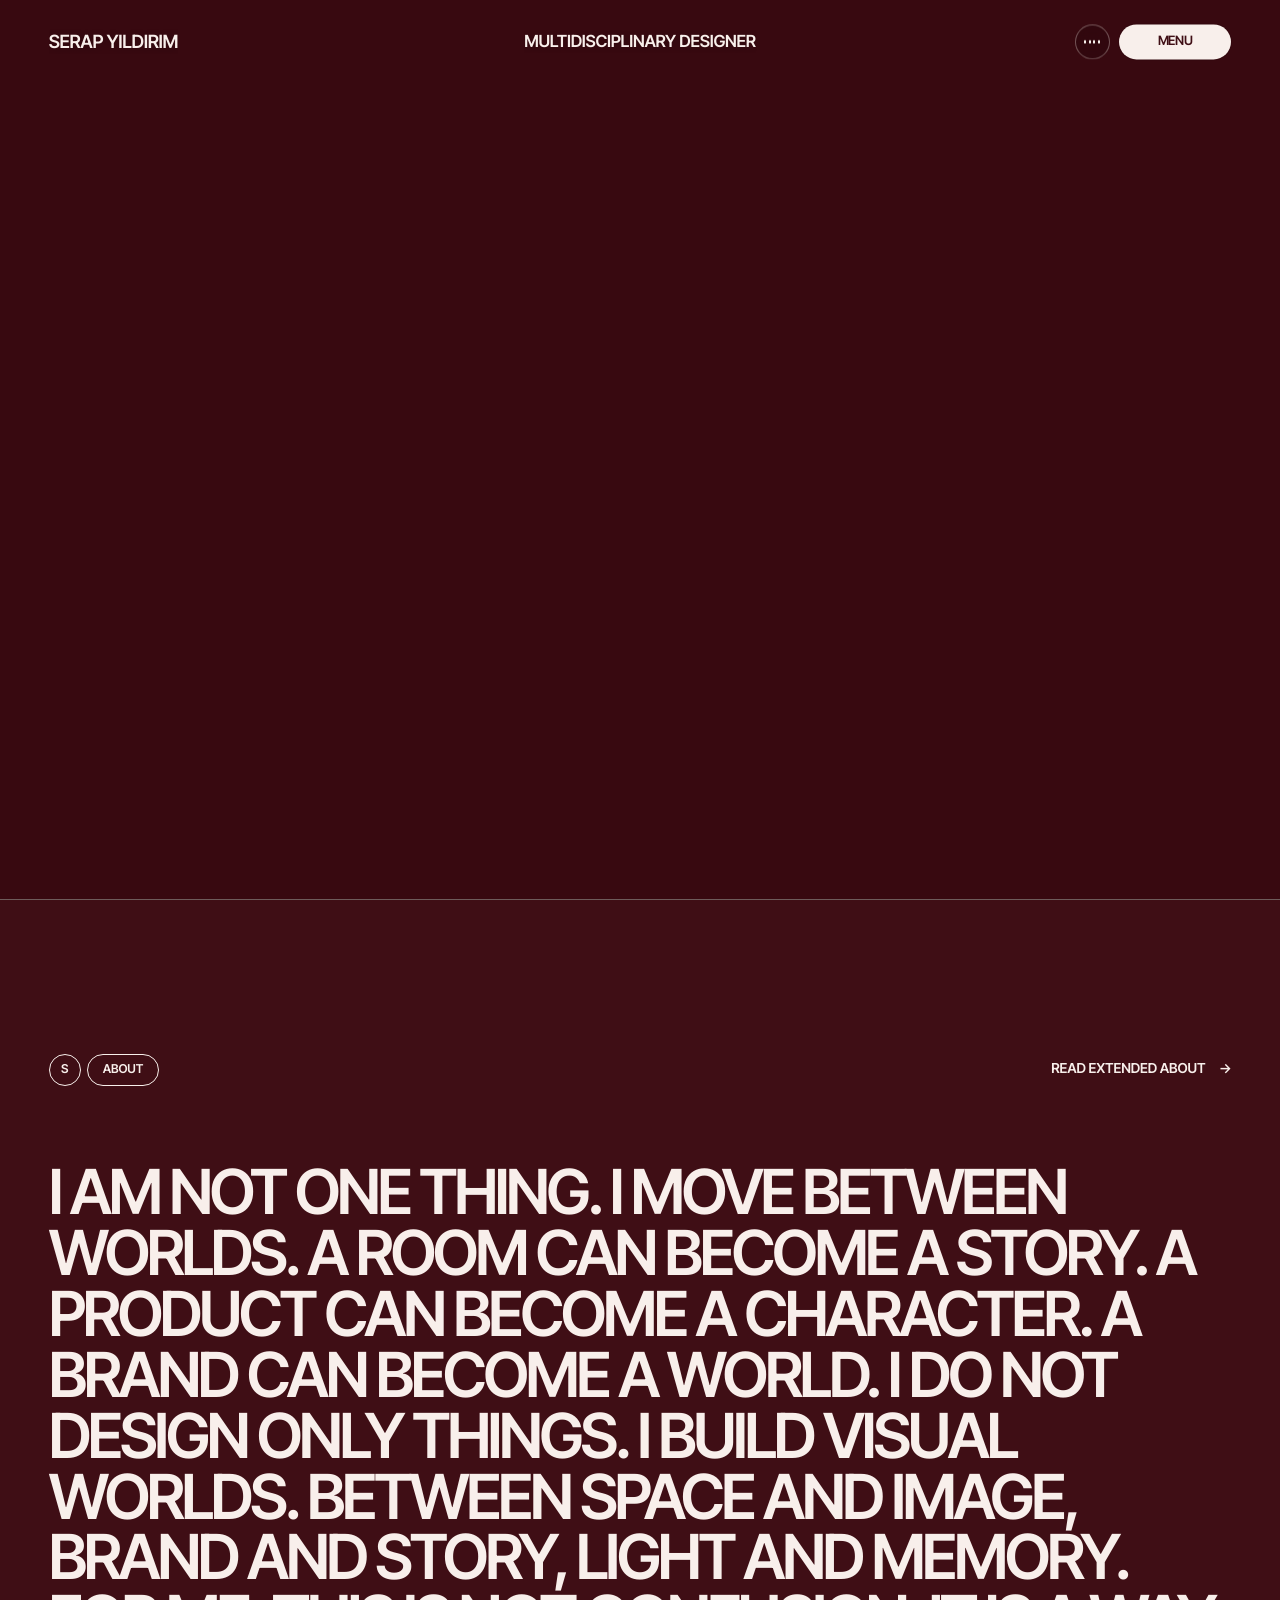
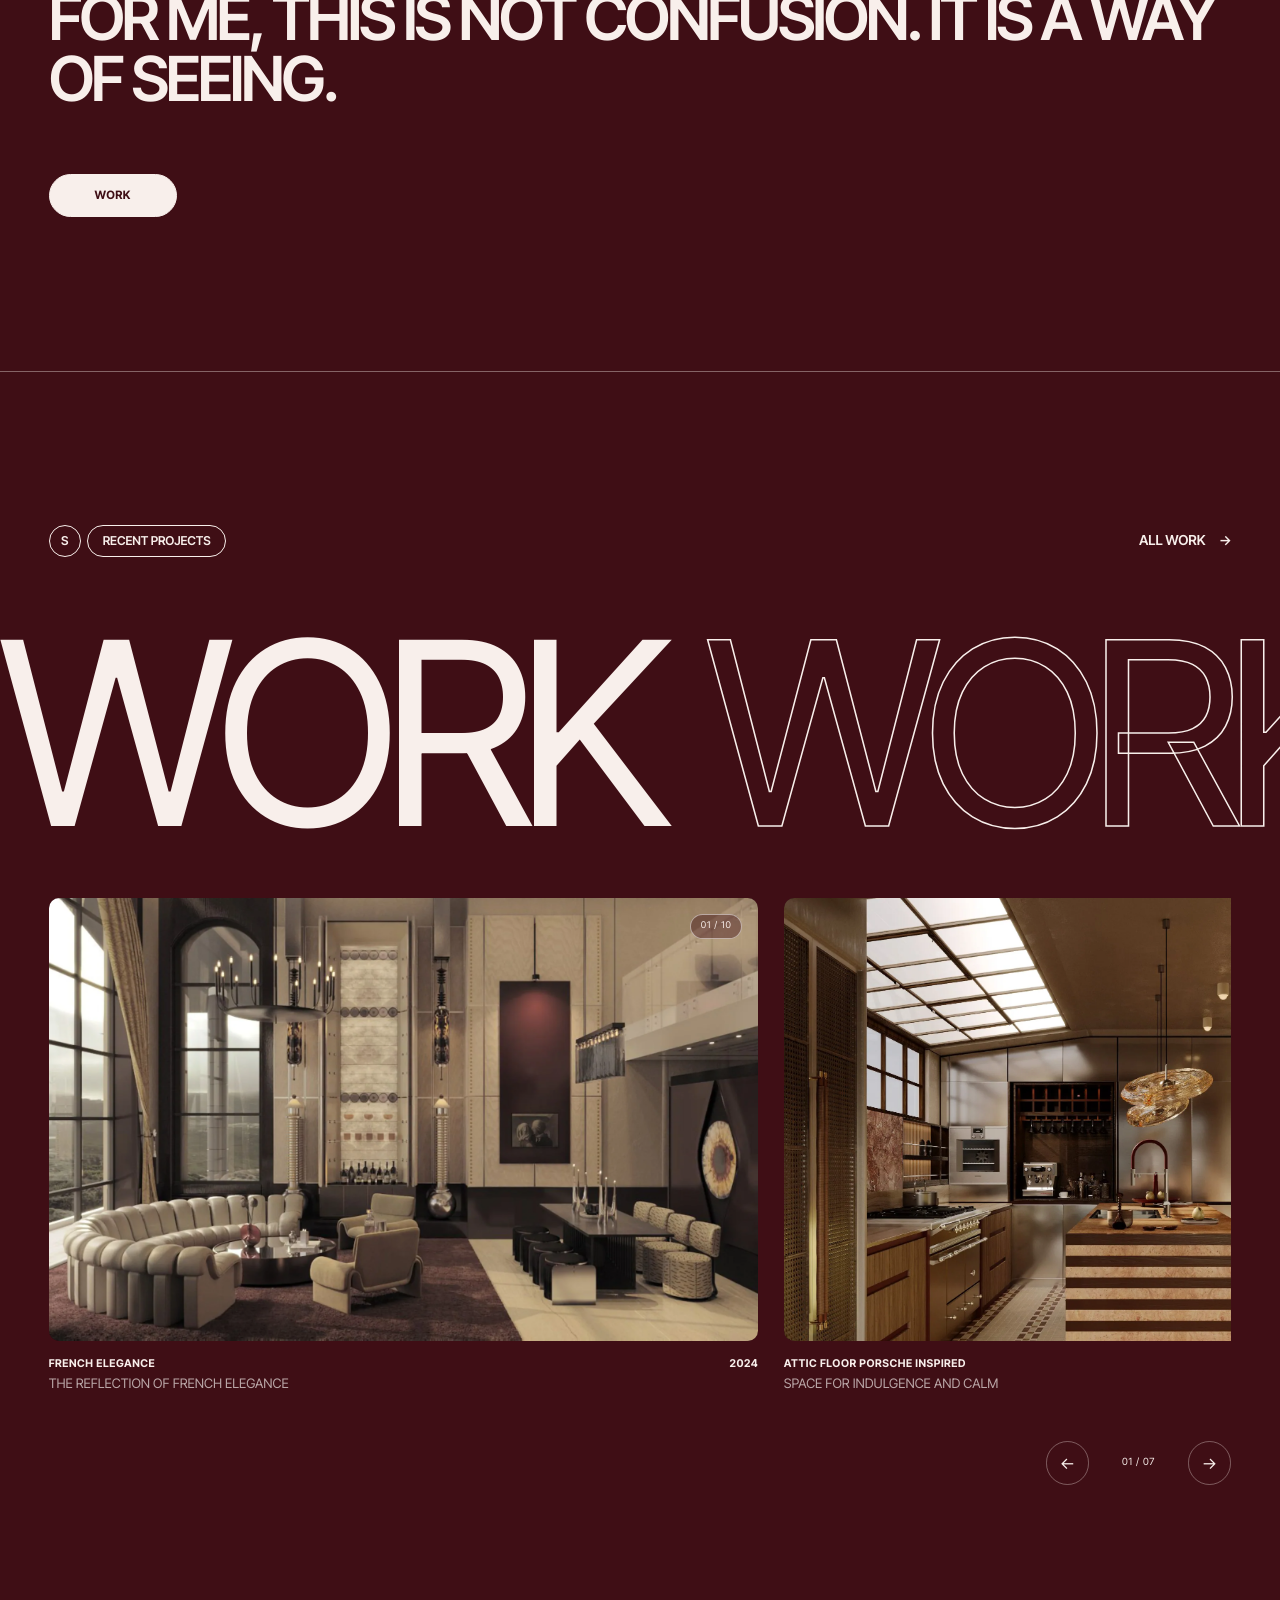
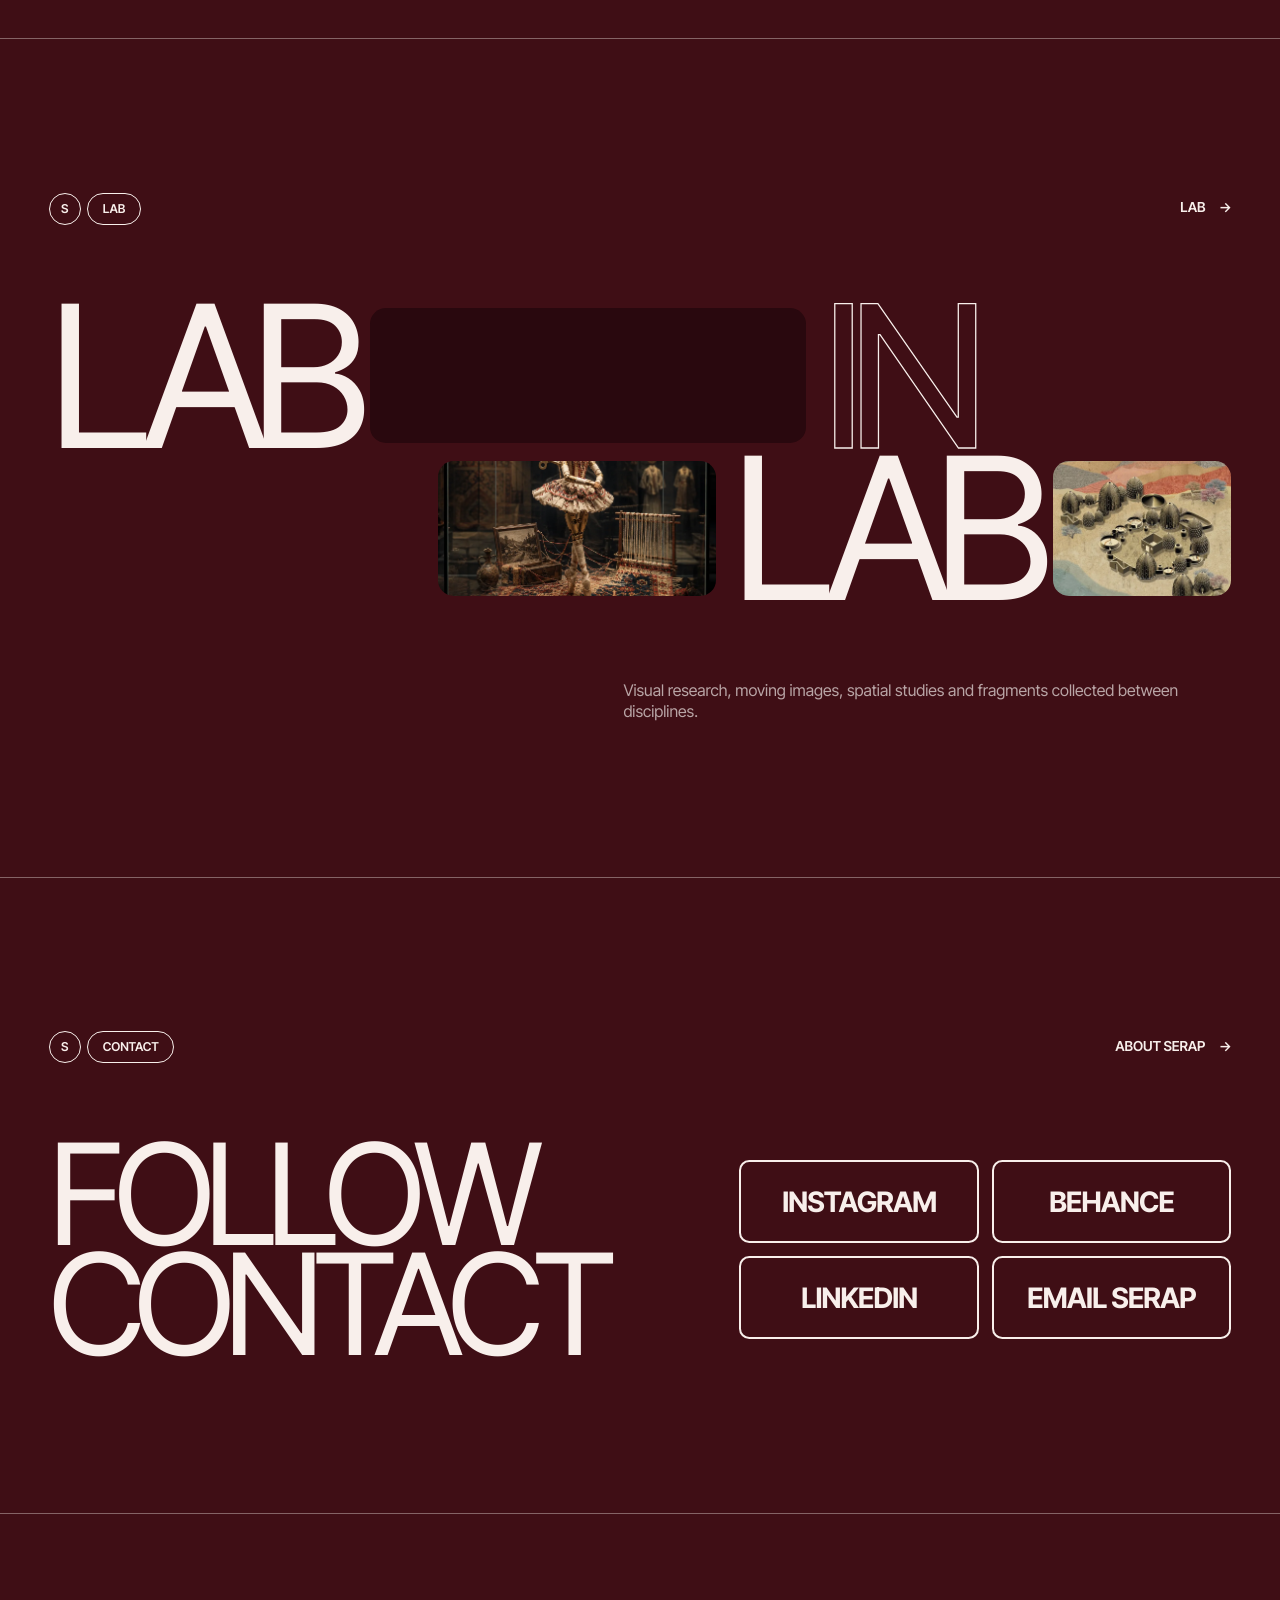
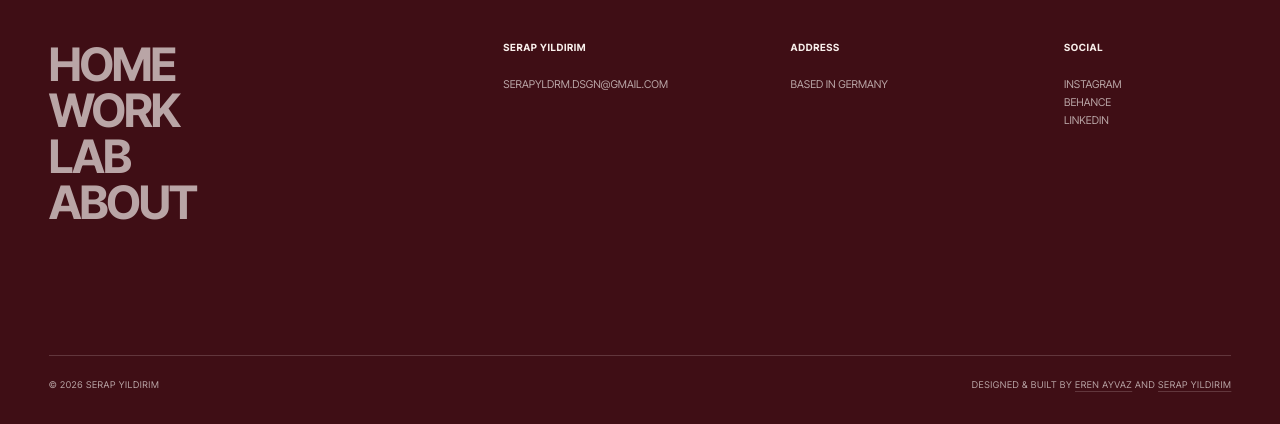
==== commit c37b71cc: "Credit Eren Ayvaz and Serap Yildirim in the footer, linking each name to LinkedIn" ====
--- a/index.html
+++ b/index.html
@@ -7,7 +7,7 @@
   <meta name="description" content="Serap Yıldırım — Multidisciplinary Designer working across space, image and narrative.">
   <title>Serap Yıldırım — Multidisciplinary Designer</title>
   <link rel="icon" href="assets/favicon.svg" type="image/svg+xml">
-  <link rel="stylesheet" href="css/style.css">
+  <link rel="stylesheet" href="css/style.css?v=20260927b">
   <link rel="preload" href="assets/web/transition/serap-yildirim-sequence.jpg" as="image">
   <link rel="preload" href="assets/web/Intro/intro-sprite.jpg" as="image" media="(hover: none) and (pointer: coarse) and (max-aspect-ratio: 3/5)">
 </head>
@@ -100,7 +100,7 @@
   <div id="site-footer"></div>
 
   <script src="js/data.js"></script>
-  <script src="js/app.js?v=20260927"></script>
+  <script src="js/app.js?v=20260927b"></script>
   <script src="js/intro-stage.js"></script>
   <script src="js/intro-fx.js"></script>
 </body>
--- a/css/style.css
+++ b/css/style.css
@@ -1443,8 +1443,10 @@
 
 .site-footer__bottom {
   display: flex;
+  flex-wrap: wrap;
+  align-items: baseline;
   justify-content: space-between;
-  gap: 1.5rem;
+  gap: 0.8rem 1.5rem;
   margin-top: clamp(5rem, 10vw, 11rem);
   padding-top: 1.5rem;
   border-top: 1px solid var(--line-soft);
@@ -1452,6 +1454,28 @@
   font-size: 0.58rem;
   letter-spacing: 0.06em;
   text-transform: uppercase;
+}
+
+.site-footer__credit {
+  margin: 0;
+  text-align: right;
+}
+
+.site-footer__credit a {
+  color: inherit;
+  text-decoration-line: underline;
+  text-decoration-color: var(--line-soft);
+  text-decoration-thickness: 1px;
+  text-underline-offset: 0.32em;
+  transition:
+    color 0.25s ease,
+    text-decoration-color 0.25s ease;
+}
+
+.site-footer__credit a:hover,
+.site-footer__credit a:focus-visible {
+  color: var(--white);
+  text-decoration-color: currentColor;
 }
 
 /* Shared page hero */
@@ -3753,6 +3777,10 @@
     flex-direction: column;
   }
 
+  .site-footer__credit {
+    text-align: left;
+  }
+
   .page-hero {
     min-height: 50svh;
   }
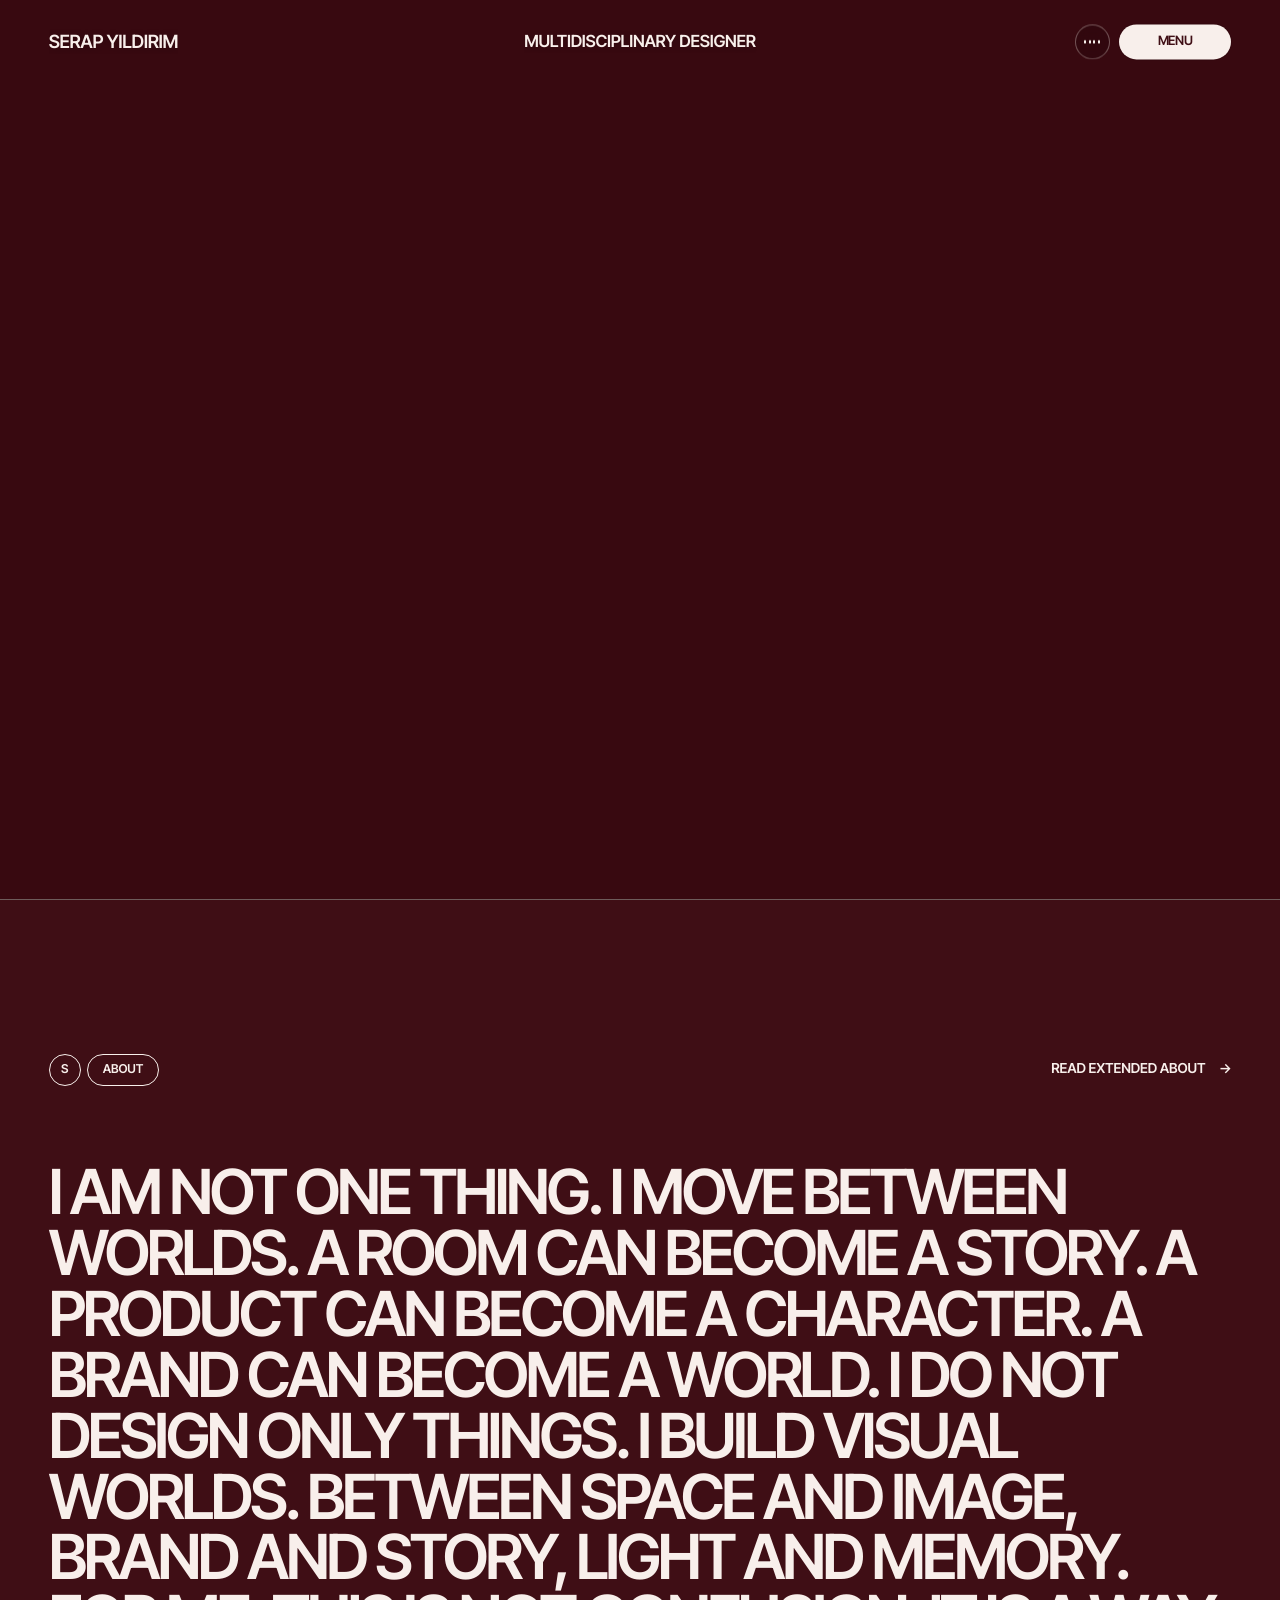
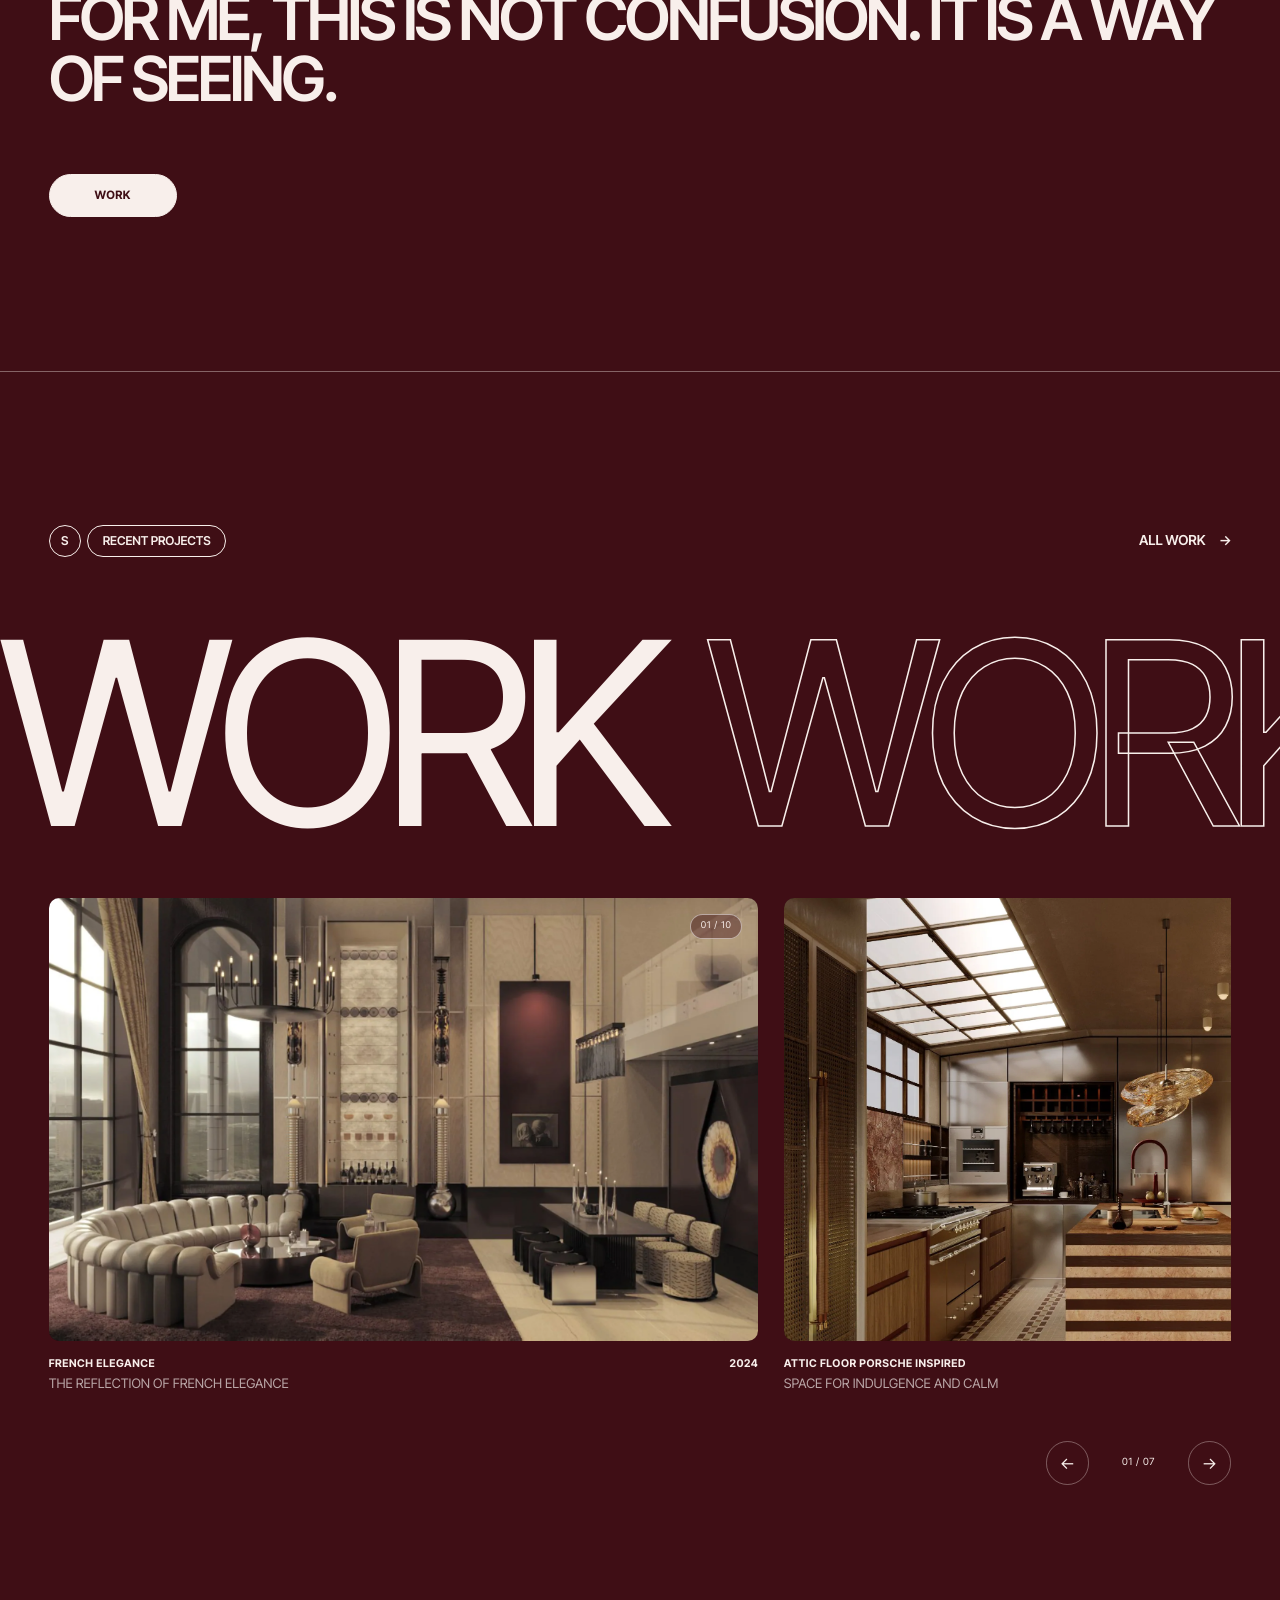
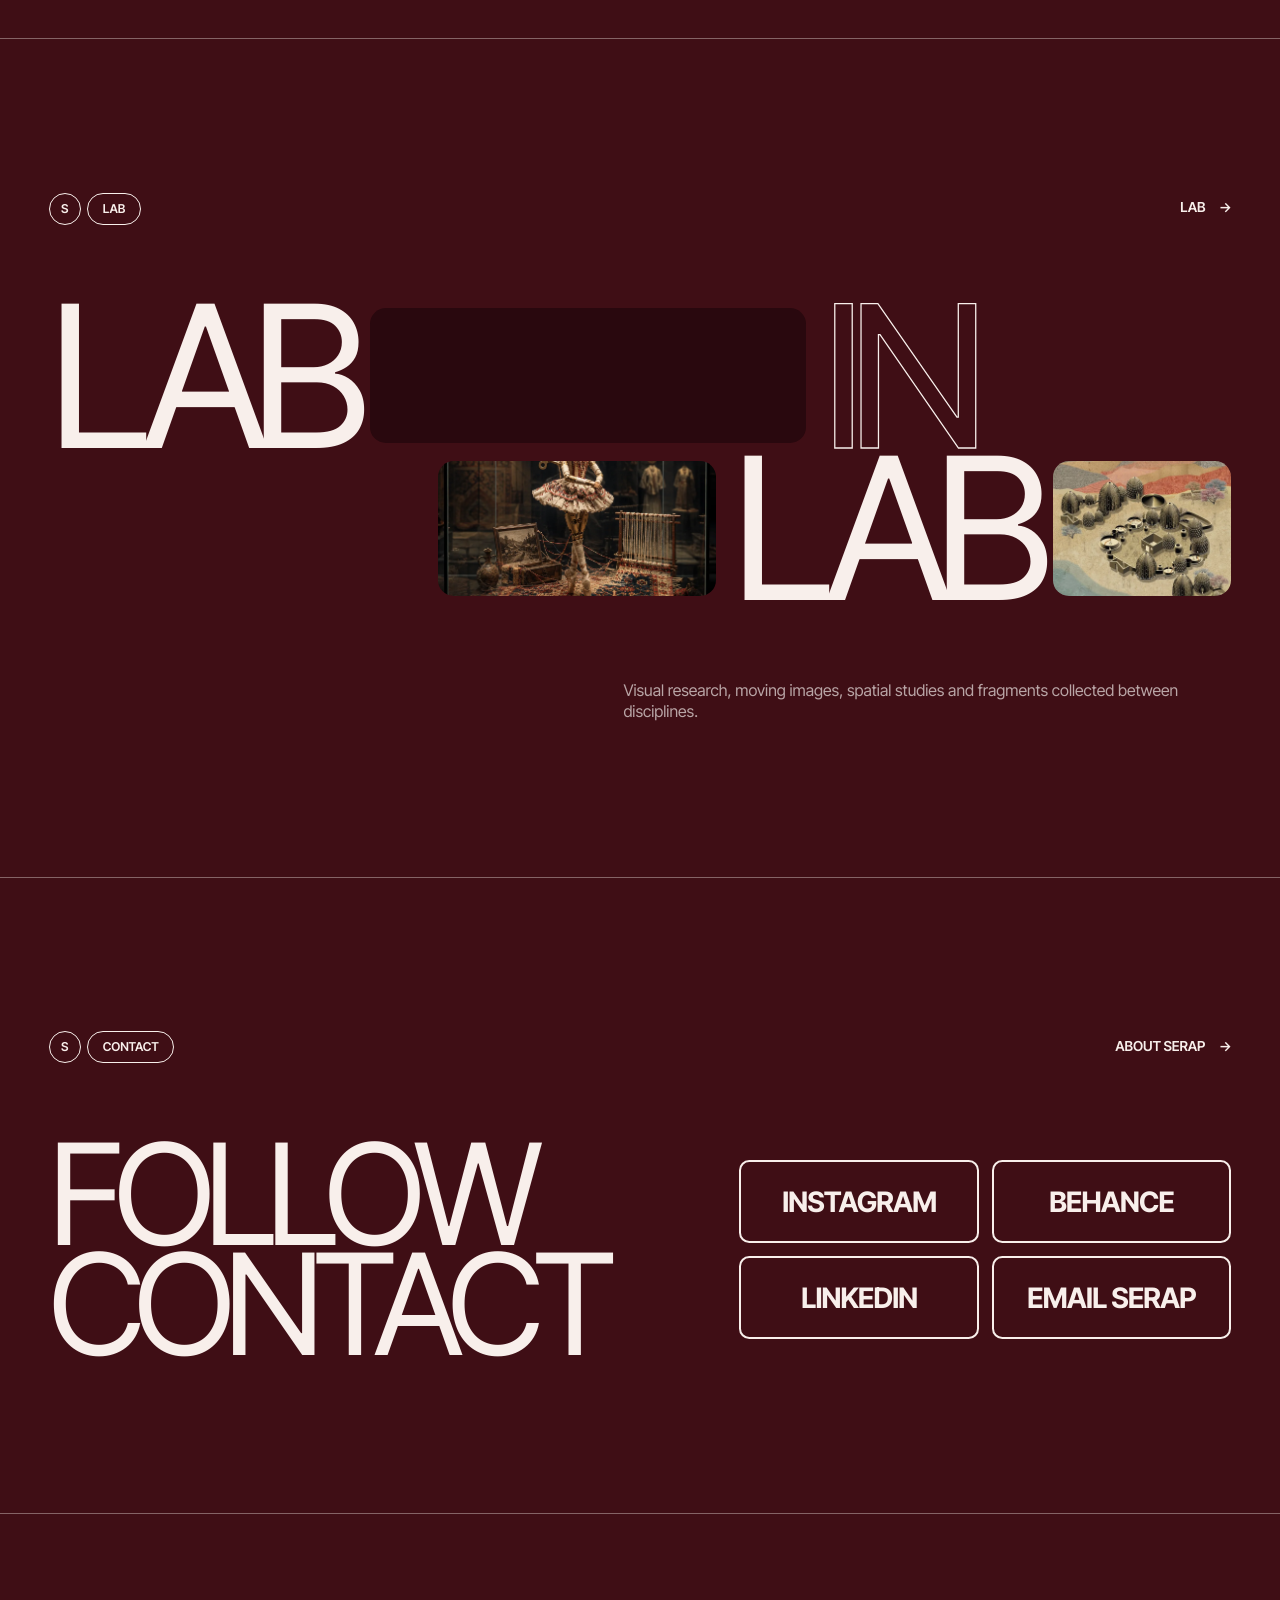
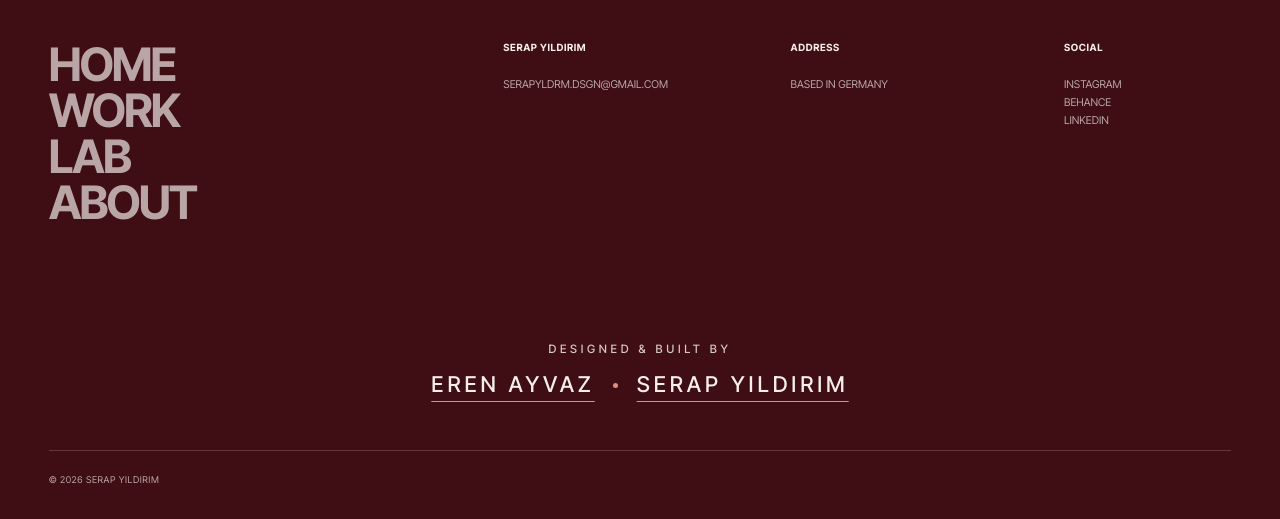
==== commit 96e204d6: "Give the footer credit its own presence so the names read clearly" ====
--- a/index.html
+++ b/index.html
@@ -7,7 +7,7 @@
   <meta name="description" content="Serap Yıldırım — Multidisciplinary Designer working across space, image and narrative.">
   <title>Serap Yıldırım — Multidisciplinary Designer</title>
   <link rel="icon" href="assets/favicon.svg" type="image/svg+xml">
-  <link rel="stylesheet" href="css/style.css?v=20260927b">
+  <link rel="stylesheet" href="css/style.css?v=20260927c">
   <link rel="preload" href="assets/web/transition/serap-yildirim-sequence.jpg" as="image">
   <link rel="preload" href="assets/web/Intro/intro-sprite.jpg" as="image" media="(hover: none) and (pointer: coarse) and (max-aspect-ratio: 3/5)">
 </head>
@@ -100,7 +100,7 @@
   <div id="site-footer"></div>
 
   <script src="js/data.js"></script>
-  <script src="js/app.js?v=20260927b"></script>
+  <script src="js/app.js?v=20260927c"></script>
   <script src="js/intro-stage.js"></script>
   <script src="js/intro-fx.js"></script>
 </body>
--- a/css/style.css
+++ b/css/style.css
@@ -1441,41 +1441,70 @@
   color: var(--white);
 }
 
+.site-footer__credit {
+  display: flex;
+  flex-direction: column;
+  align-items: center;
+  gap: 0.95rem;
+  margin: clamp(4.5rem, 9vw, 8rem) 0 0;
+  text-align: center;
+}
+
+.site-footer__credit-label {
+  color: rgba(248, 239, 235, 0.82);
+  font-size: 0.72rem;
+  font-weight: 500;
+  letter-spacing: 0.32em;
+  text-transform: uppercase;
+}
+
+.site-footer__credit-names {
+  display: flex;
+  flex-wrap: wrap;
+  align-items: center;
+  justify-content: center;
+  gap: 0.85rem 1.15rem;
+}
+
+.site-footer__credit-names a {
+  color: var(--white);
+  font-size: clamp(1.05rem, 1.7vw, 1.45rem);
+  font-weight: 500;
+  letter-spacing: 0.18em;
+  line-height: 1.2;
+  text-transform: uppercase;
+  text-decoration-line: underline;
+  text-decoration-color: var(--accent);
+  text-decoration-thickness: 1px;
+  text-underline-offset: 0.42em;
+  transition: color 0.25s ease;
+}
+
+.site-footer__credit-names a:hover,
+.site-footer__credit-names a:focus-visible {
+  color: var(--accent);
+}
+
+.site-footer__credit-mark {
+  width: 0.32rem;
+  height: 0.32rem;
+  border-radius: 50%;
+  background: var(--accent);
+}
+
 .site-footer__bottom {
   display: flex;
   flex-wrap: wrap;
   align-items: baseline;
   justify-content: space-between;
   gap: 0.8rem 1.5rem;
-  margin-top: clamp(5rem, 10vw, 11rem);
+  margin-top: clamp(2.4rem, 4vw, 3.4rem);
   padding-top: 1.5rem;
   border-top: 1px solid var(--line-soft);
   color: var(--grey);
   font-size: 0.58rem;
   letter-spacing: 0.06em;
   text-transform: uppercase;
-}
-
-.site-footer__credit {
-  margin: 0;
-  text-align: right;
-}
-
-.site-footer__credit a {
-  color: inherit;
-  text-decoration-line: underline;
-  text-decoration-color: var(--line-soft);
-  text-decoration-thickness: 1px;
-  text-underline-offset: 0.32em;
-  transition:
-    color 0.25s ease,
-    text-decoration-color 0.25s ease;
-}
-
-.site-footer__credit a:hover,
-.site-footer__credit a:focus-visible {
-  color: var(--white);
-  text-decoration-color: currentColor;
 }
 
 /* Shared page hero */
@@ -3777,10 +3806,6 @@
     flex-direction: column;
   }
 
-  .site-footer__credit {
-    text-align: left;
-  }
-
   .page-hero {
     min-height: 50svh;
   }
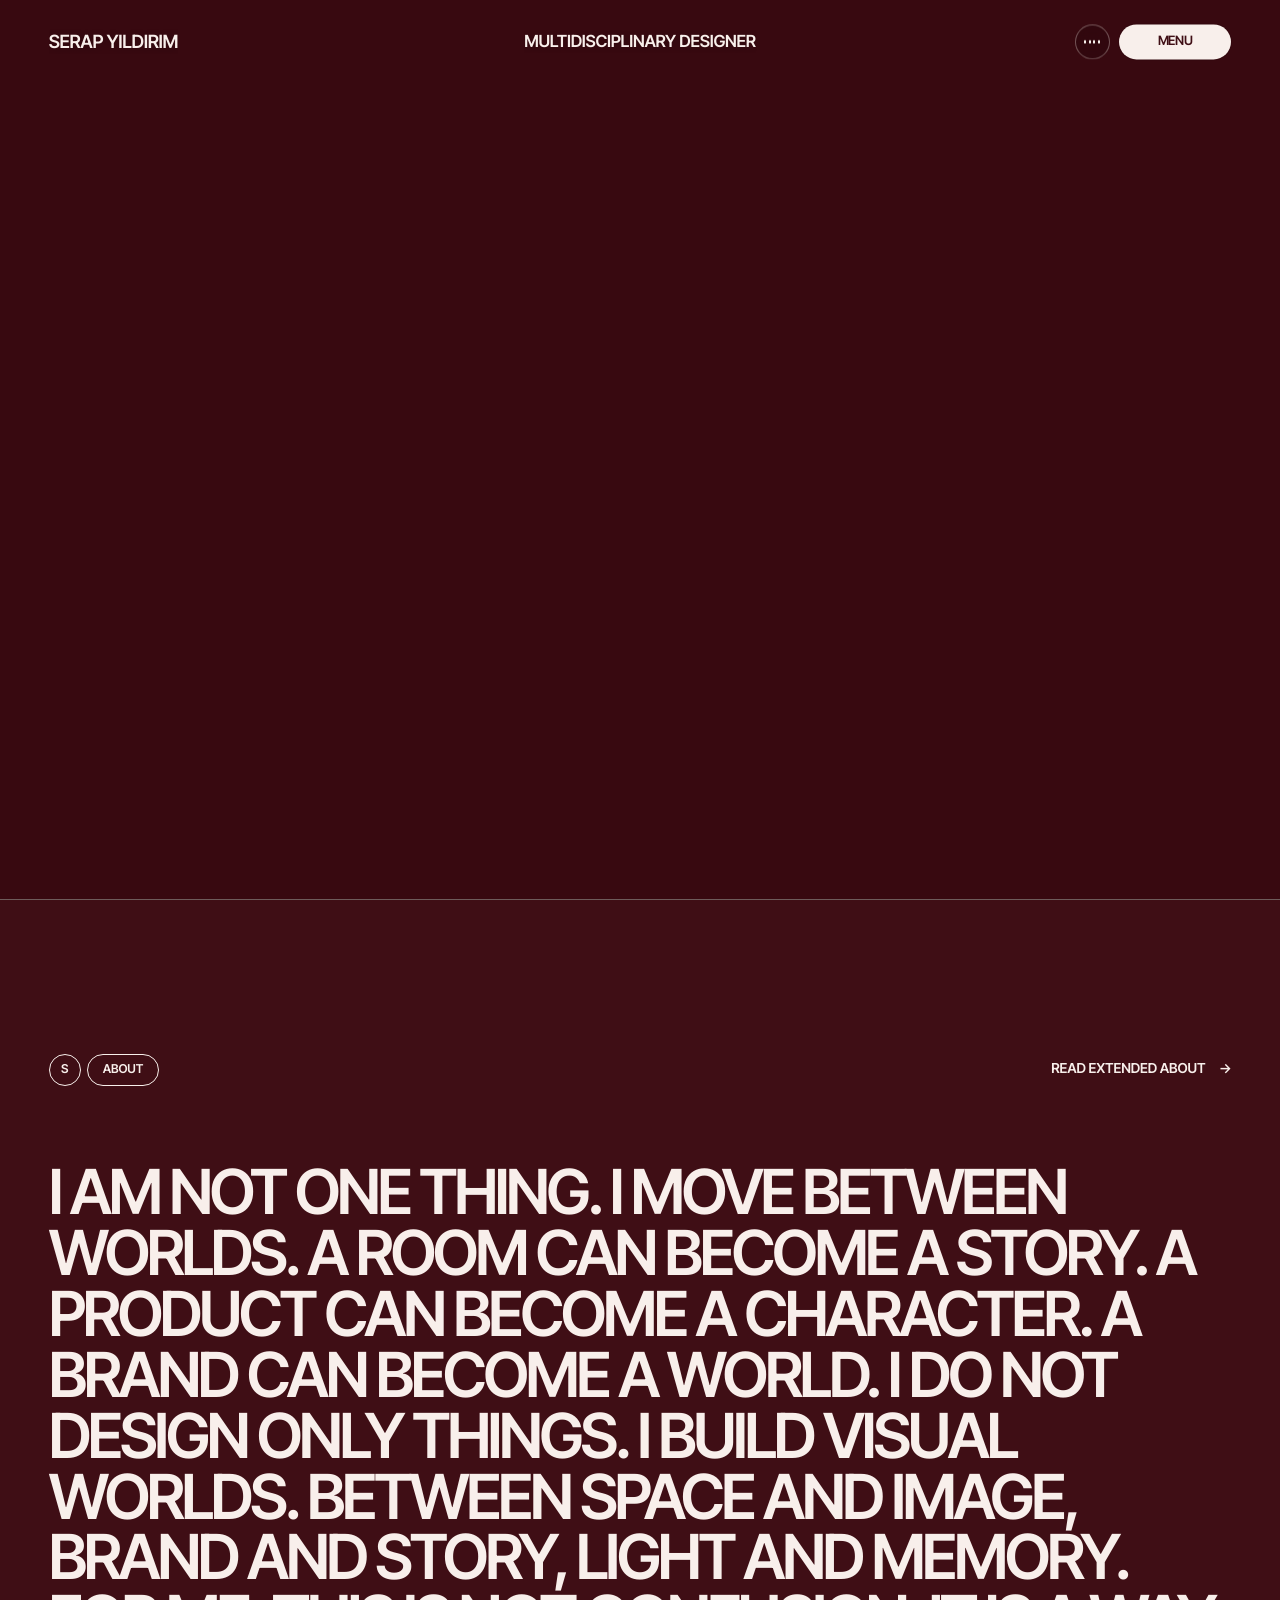
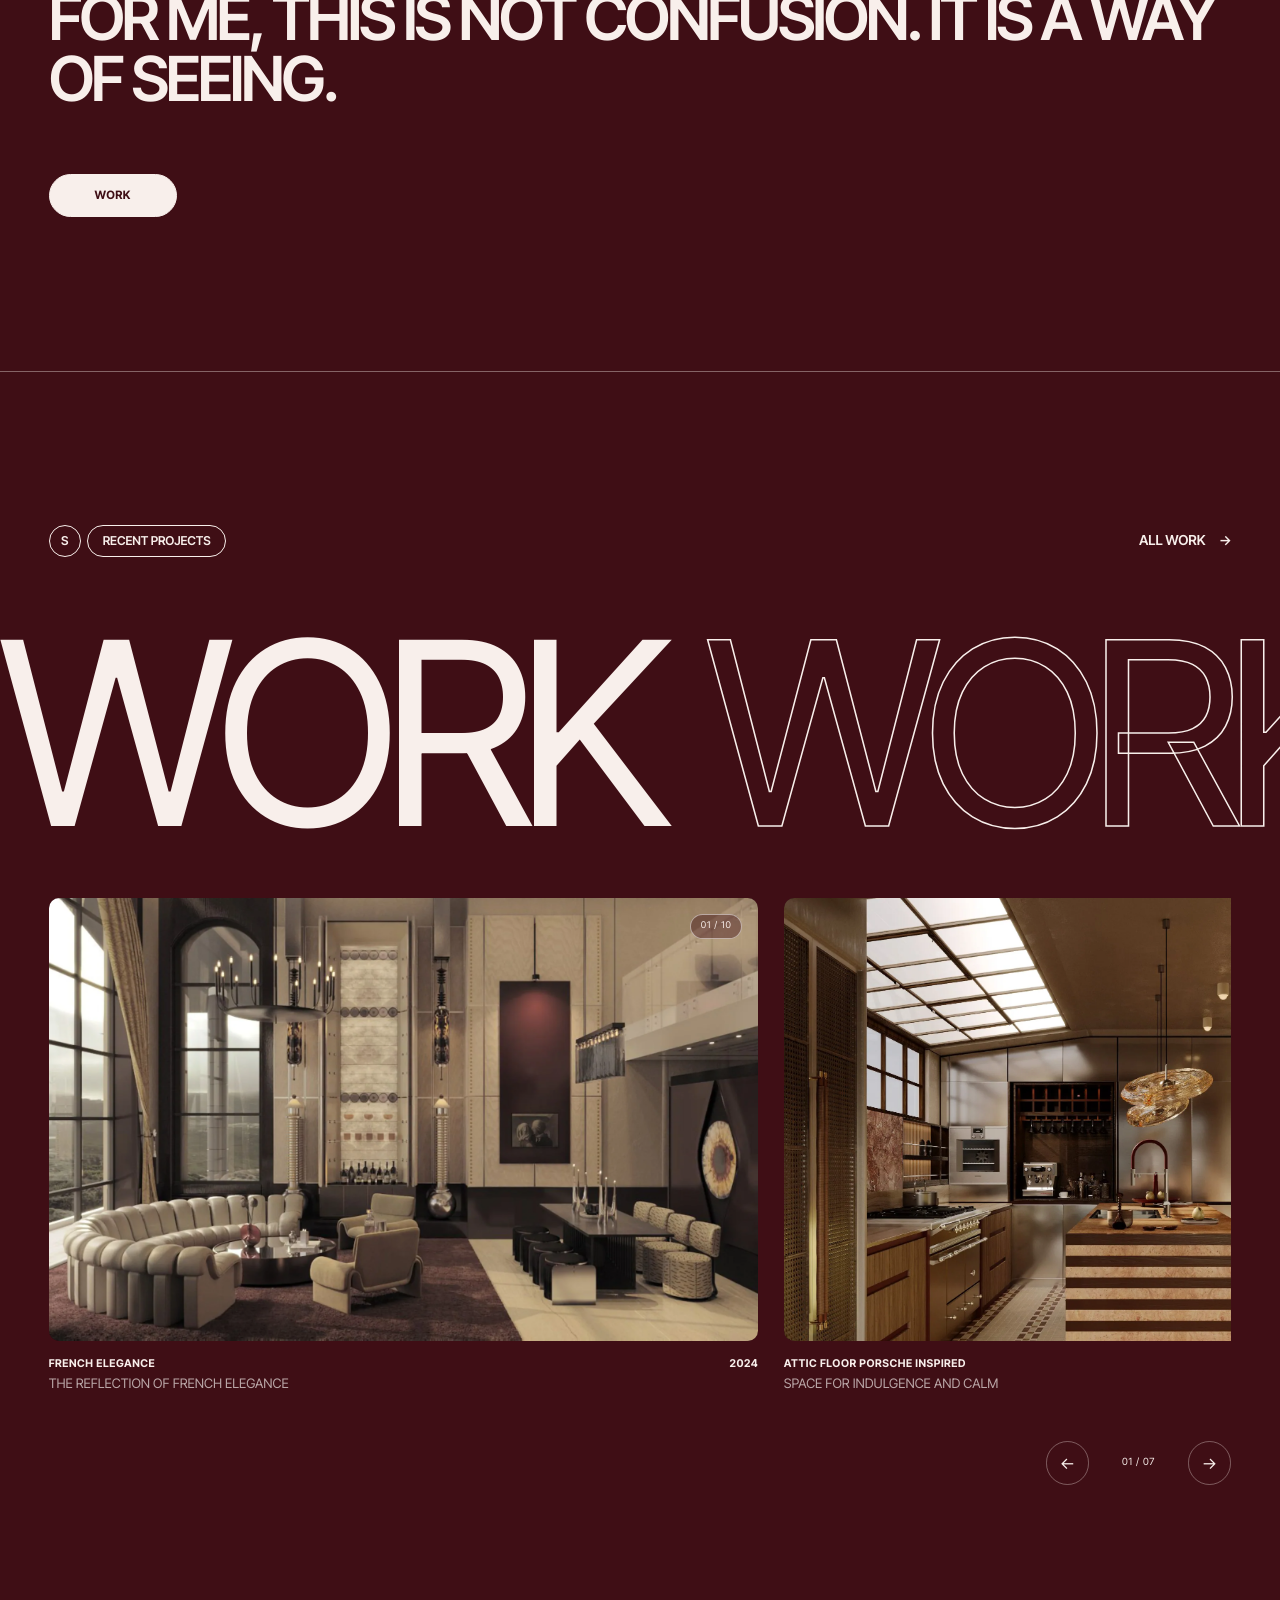
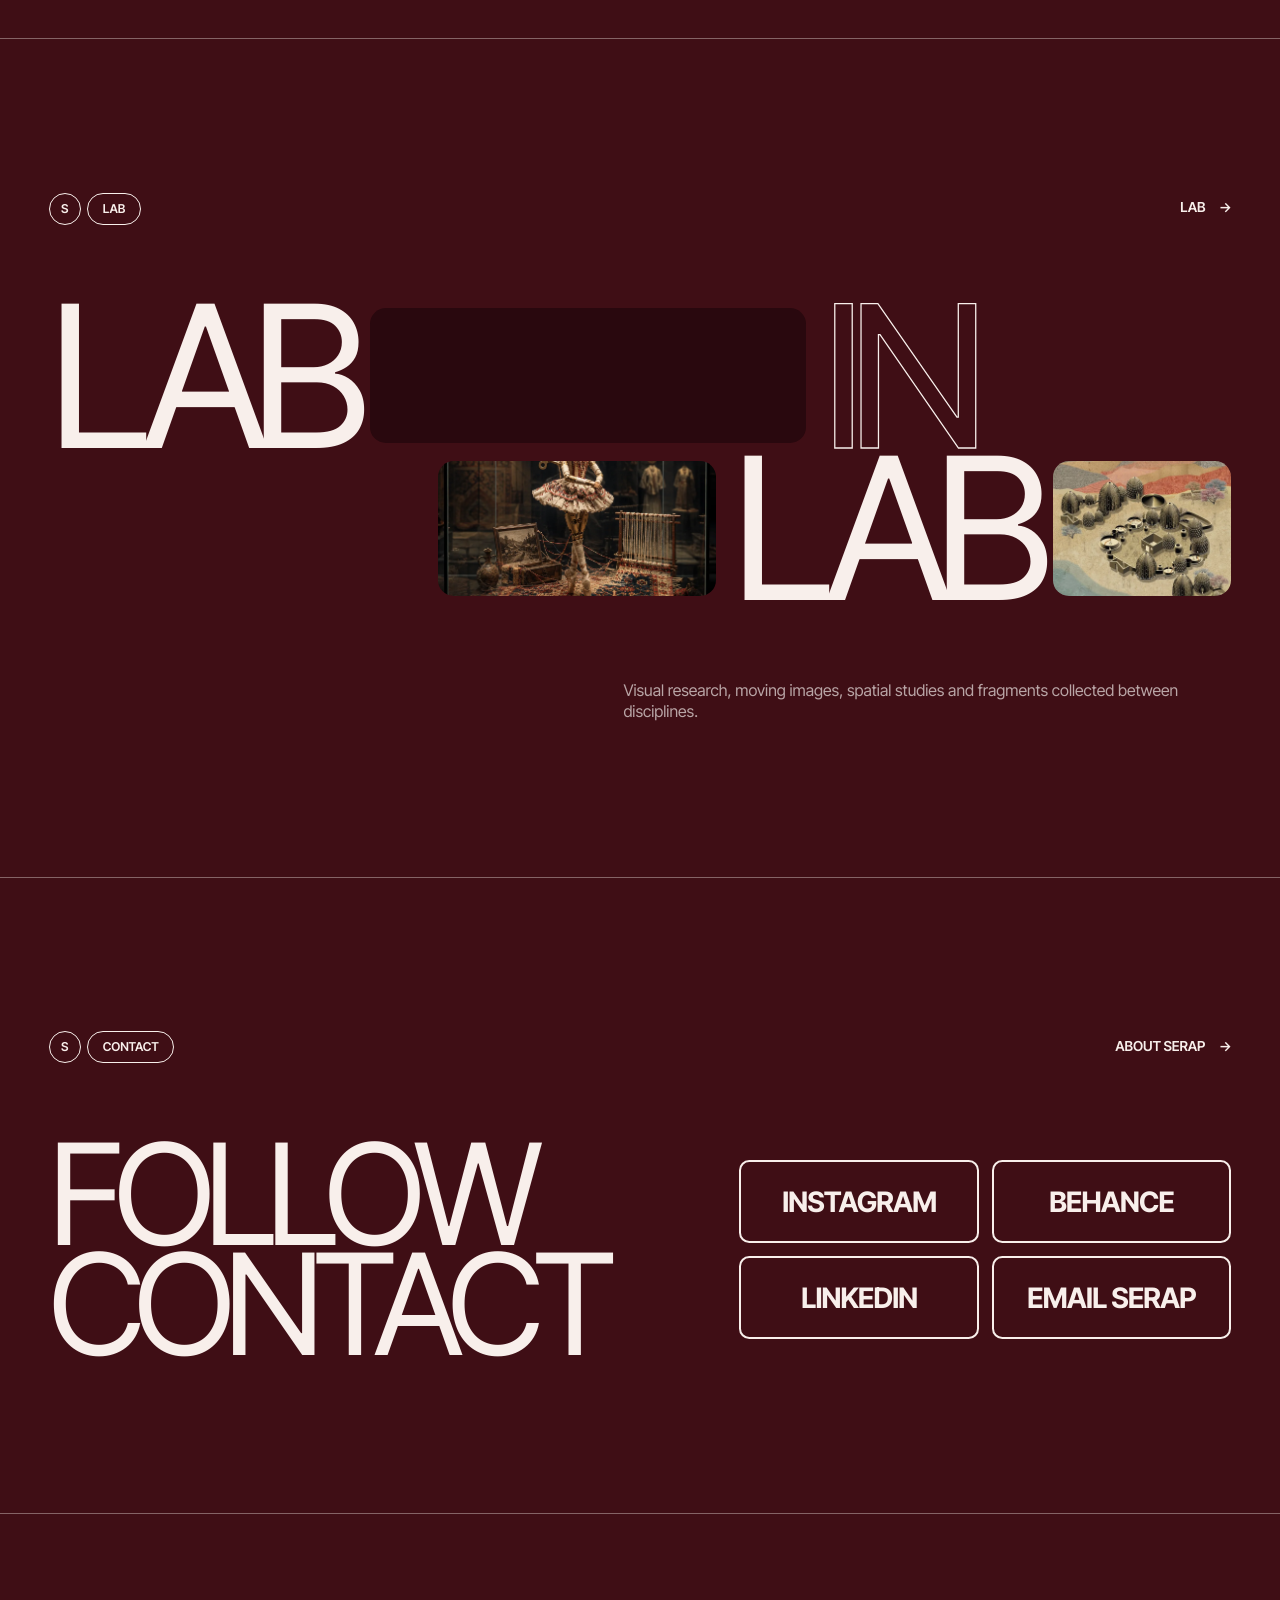
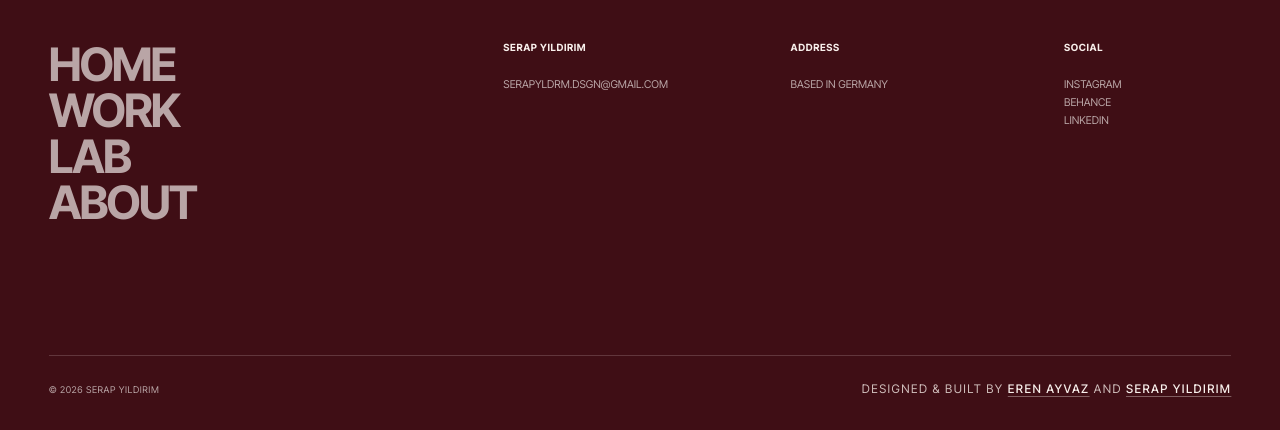
==== commit 905c1781: "Quiet the footer credit into a single professional line" ====
--- a/index.html
+++ b/index.html
@@ -7,7 +7,7 @@
   <meta name="description" content="Serap Yıldırım — Multidisciplinary Designer working across space, image and narrative.">
   <title>Serap Yıldırım — Multidisciplinary Designer</title>
   <link rel="icon" href="assets/favicon.svg" type="image/svg+xml">
-  <link rel="stylesheet" href="css/style.css?v=20260927c">
+  <link rel="stylesheet" href="css/style.css?v=20260927d">
   <link rel="preload" href="assets/web/transition/serap-yildirim-sequence.jpg" as="image">
   <link rel="preload" href="assets/web/Intro/intro-sprite.jpg" as="image" media="(hover: none) and (pointer: coarse) and (max-aspect-ratio: 3/5)">
 </head>
@@ -100,7 +100,7 @@
   <div id="site-footer"></div>
 
   <script src="js/data.js"></script>
-  <script src="js/app.js?v=20260927c"></script>
+  <script src="js/app.js?v=20260927d"></script>
   <script src="js/intro-stage.js"></script>
   <script src="js/intro-fx.js"></script>
 </body>
--- a/css/style.css
+++ b/css/style.css
@@ -1441,70 +1441,47 @@
   color: var(--white);
 }
 
-.site-footer__credit {
-  display: flex;
-  flex-direction: column;
-  align-items: center;
-  gap: 0.95rem;
-  margin: clamp(4.5rem, 9vw, 8rem) 0 0;
-  text-align: center;
-}
-
-.site-footer__credit-label {
-  color: rgba(248, 239, 235, 0.82);
-  font-size: 0.72rem;
-  font-weight: 500;
-  letter-spacing: 0.32em;
-  text-transform: uppercase;
-}
-
-.site-footer__credit-names {
-  display: flex;
-  flex-wrap: wrap;
-  align-items: center;
-  justify-content: center;
-  gap: 0.85rem 1.15rem;
-}
-
-.site-footer__credit-names a {
-  color: var(--white);
-  font-size: clamp(1.05rem, 1.7vw, 1.45rem);
-  font-weight: 500;
-  letter-spacing: 0.18em;
-  line-height: 1.2;
-  text-transform: uppercase;
-  text-decoration-line: underline;
-  text-decoration-color: var(--accent);
-  text-decoration-thickness: 1px;
-  text-underline-offset: 0.42em;
-  transition: color 0.25s ease;
-}
-
-.site-footer__credit-names a:hover,
-.site-footer__credit-names a:focus-visible {
-  color: var(--accent);
-}
-
-.site-footer__credit-mark {
-  width: 0.32rem;
-  height: 0.32rem;
-  border-radius: 50%;
-  background: var(--accent);
-}
-
 .site-footer__bottom {
   display: flex;
   flex-wrap: wrap;
   align-items: baseline;
   justify-content: space-between;
-  gap: 0.8rem 1.5rem;
-  margin-top: clamp(2.4rem, 4vw, 3.4rem);
+  gap: 0.8rem 2rem;
+  margin-top: clamp(5rem, 10vw, 11rem);
   padding-top: 1.5rem;
   border-top: 1px solid var(--line-soft);
   color: var(--grey);
   font-size: 0.58rem;
   letter-spacing: 0.06em;
   text-transform: uppercase;
+}
+
+.site-footer__credit {
+  margin: 0;
+  color: rgba(248, 239, 235, 0.78);
+  font-size: 0.74rem;
+  letter-spacing: 0.12em;
+  line-height: 1.6;
+  text-align: right;
+}
+
+.site-footer__credit a {
+  color: var(--white);
+  font-weight: 500;
+  white-space: nowrap;
+  text-decoration-line: underline;
+  text-decoration-color: rgba(248, 239, 235, 0.35);
+  text-decoration-thickness: 1px;
+  text-underline-offset: 0.28em;
+  transition:
+    color 0.25s ease,
+    text-decoration-color 0.25s ease;
+}
+
+.site-footer__credit a:hover,
+.site-footer__credit a:focus-visible {
+  color: var(--white);
+  text-decoration-color: var(--white);
 }
 
 /* Shared page hero */
@@ -3806,6 +3783,10 @@
     flex-direction: column;
   }
 
+  .site-footer__credit {
+    text-align: left;
+  }
+
   .page-hero {
     min-height: 50svh;
   }
